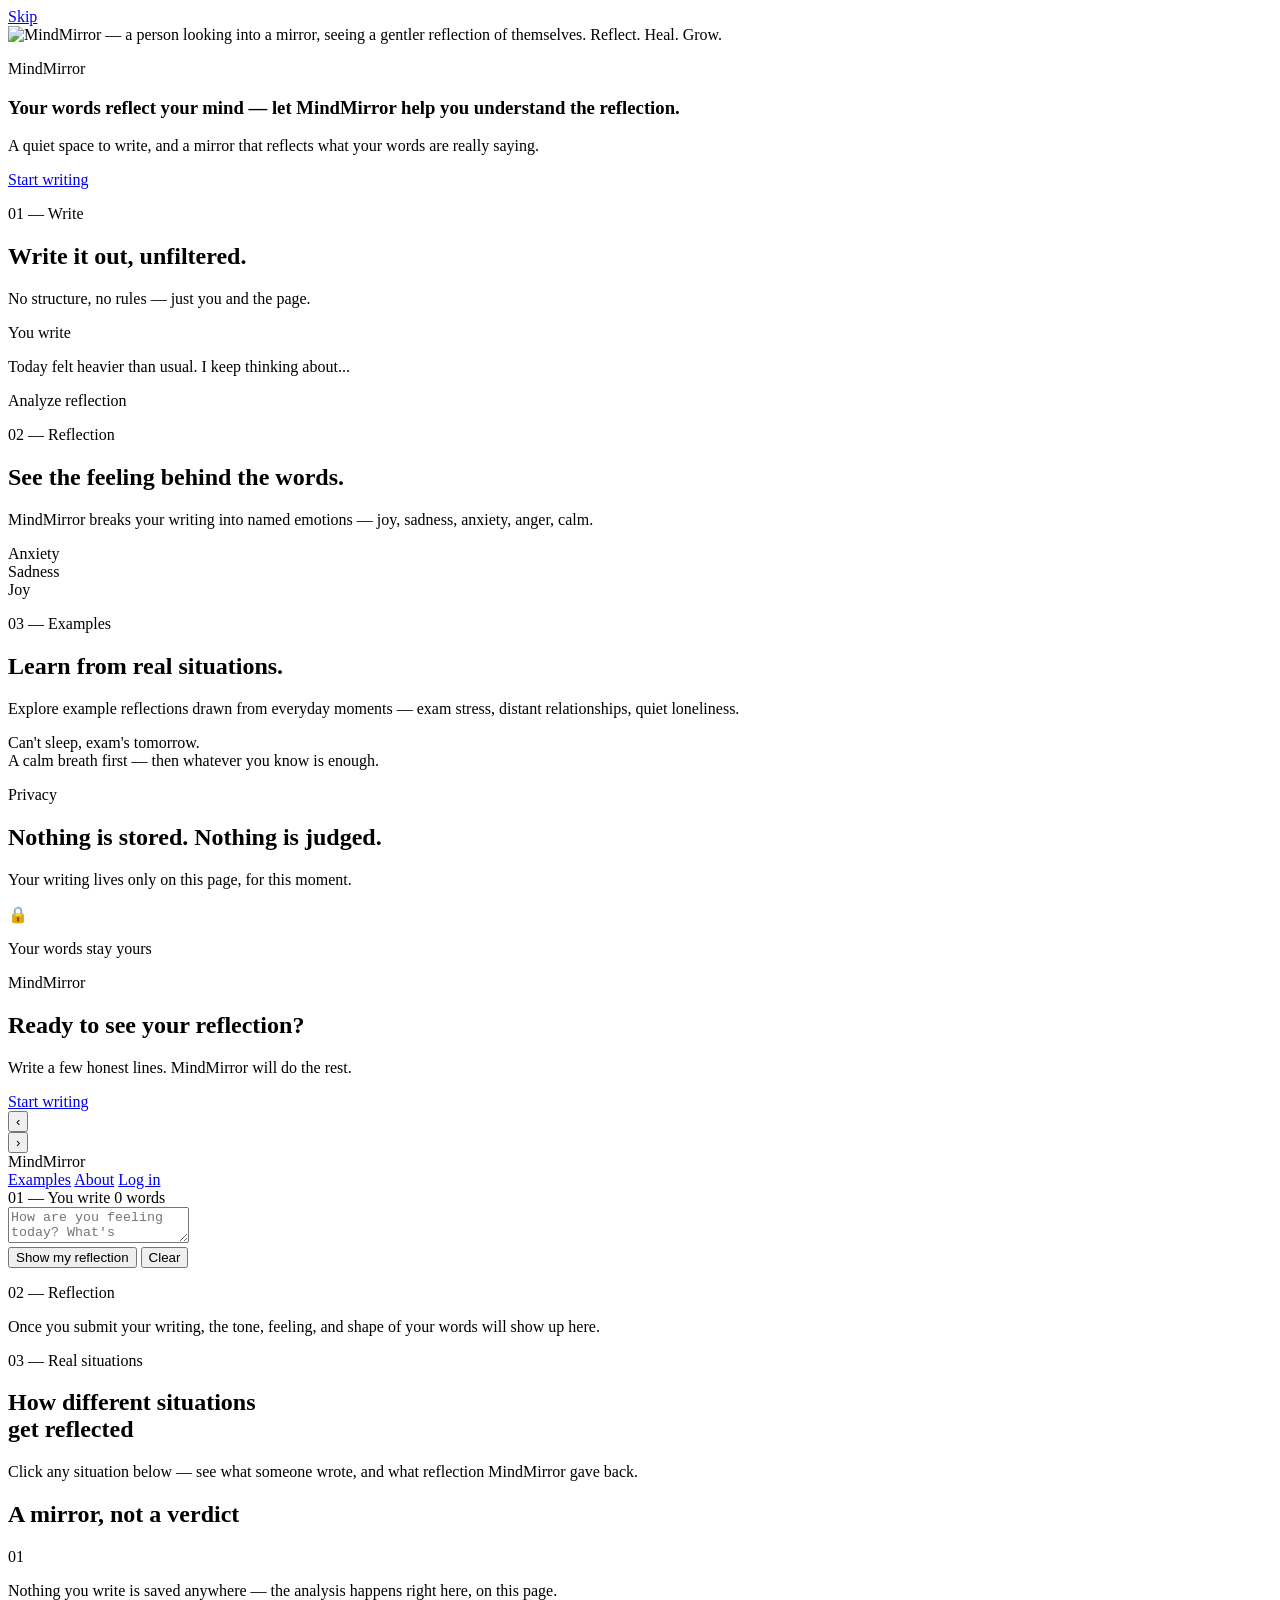
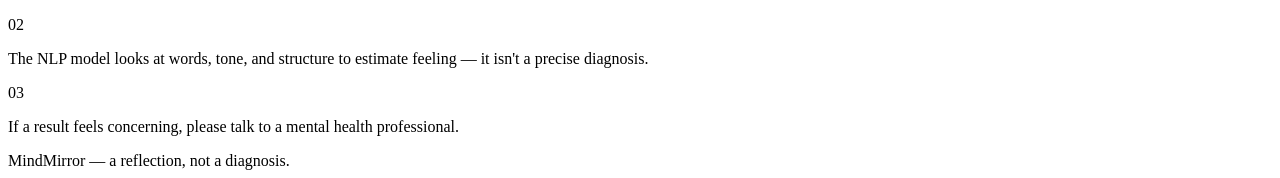
==== index.html @ d528f28f "Add files via upload" ====
<!DOCTYPE html>
<html lang="en">
<head>
<meta charset="UTF-8">
<meta name="viewport" content="width=device-width, initial-scale=1.0">
<title>MindMirror — See your words reflected</title>
<link rel="preconnect" href="https://fonts.googleapis.com">
<link rel="preconnect" href="https://fonts.gstatic.com" crossorigin>
<link href="https://fonts.googleapis.com/css2?family=Fraunces:opsz,wght@9..144,300;9..144,500;9..144,600&family=Work+Sans:wght@400;500;600&family=Space+Mono:wght@400;700&display=swap" rel="stylesheet">
<link rel="stylesheet" href="style.css">
</head>
<body>

<section class="onboarding" id="onboarding">
  <a href="#app" class="onboarding__skip">Skip</a>

  <div class="onboarding__track" id="onboardingTrack">

    <article class="slide slide--cover">
      <div class="cover-media">
        <img src="assets/mindmirror-cover.png" alt="MindMirror — a person looking into a mirror, seeing a gentler reflection of themselves. Reflect. Heal. Grow.">
      </div>
      <div class="slide__content">
        <p class="slide__eyebrow">MindMirror</p>
        <h1 class="slide__title">Your words reflect your mind — let MindMirror help you understand the reflection.</h1>
        <p class="slide__sub">A quiet space to write, and a mirror that reflects what your words are really saying.</p>
        <a href="#app" class="slide__cta">Start writing</a>
      </div>
    </article>

    <article class="slide slide--ink">
      <div class="slide__content">
        <p class="slide__eyebrow">01 — Write</p>
        <h2 class="slide__title">Write it out, unfiltered.</h2>
        <p class="slide__sub">No structure, no rules — just you and the page.</p>
      </div>
      <div class="phone-mock phone-mock--paper">
        <div class="phone-mock__notch"></div>
        <p class="phone-mock__label">You write</p>
        <p class="phone-mock__placeholder">Today felt heavier than usual. I keep thinking about...</p>
        <span class="phone-mock__btn">Analyze reflection</span>
      </div>
    </article>

    <article class="slide slide--plum">
      <div class="slide__content">
        <p class="slide__eyebrow">02 — Reflection</p>
        <h2 class="slide__title">See the feeling behind the words.</h2>
        <p class="slide__sub">MindMirror breaks your writing into named emotions — joy, sadness, anxiety, anger, calm.</p>
      </div>
      <div class="phone-mock phone-mock--ink">
        <div class="phone-mock__notch"></div>
        <div class="phone-mock__bars">
          <div class="phone-mock__bar" style="--w:72%; --c: var(--plum)"><span>Anxiety</span></div>
          <div class="phone-mock__bar" style="--w:48%; --c: var(--slate)"><span>Sadness</span></div>
          <div class="phone-mock__bar" style="--w:30%; --c: var(--amber)"><span>Joy</span></div>
        </div>
      </div>
    </article>

    <article class="slide slide--amber">
      <div class="slide__content">
        <p class="slide__eyebrow">03 — Examples</p>
        <h2 class="slide__title">Learn from real situations.</h2>
        <p class="slide__sub">Explore example reflections drawn from everyday moments — exam stress, distant relationships, quiet loneliness.</p>
      </div>
      <div class="phone-mock phone-mock--ink">
        <div class="phone-mock__notch"></div>
        <div class="phone-mock__chat">
          <div class="phone-mock__bubble phone-mock__bubble--user">Can't sleep, exam's tomorrow.</div>
          <div class="phone-mock__bubble phone-mock__bubble--reflect">A calm breath first — then whatever you know is enough.</div>
        </div>
      </div>
    </article>

    <article class="slide slide--slate">
      <div class="slide__content">
        <p class="slide__eyebrow">Privacy</p>
        <h2 class="slide__title">Nothing is stored. Nothing is judged.</h2>
        <p class="slide__sub">Your writing lives only on this page, for this moment.</p>
      </div>
      <div class="phone-mock phone-mock--paper">
        <div class="phone-mock__notch"></div>
        <div class="phone-mock__lock">🔒</div>
        <p class="phone-mock__label">Your words stay yours</p>
      </div>
    </article>

    <article class="slide slide--ink slide--cta">
      <div class="slide__content">
        <p class="slide__eyebrow">MindMirror</p>
        <h2 class="slide__title">Ready to see your reflection?</h2>
        <p class="slide__sub">Write a few honest lines. MindMirror will do the rest.</p>
        <a href="#app" class="slide__cta">Start writing</a>
      </div>
    </article>

  </div>

  <div class="onboarding__controls">
    <button class="onboarding__arrow onboarding__arrow--prev" id="prevSlide" aria-label="Previous slide">‹</button>
    <div class="onboarding__dots" id="onboardingDots"></div>
    <button class="onboarding__arrow onboarding__arrow--next" id="nextSlide" aria-label="Next slide">›</button>
  </div>
</section>

<header class="nav">
  <div class="nav__mark" aria-hidden="true">
    <span class="mark mark--a"></span><span class="mark mark--b"></span>
  </div>
  <span class="nav__word">MindMirror</span>
  <div class="nav__links" id="navLinks">
    <a class="nav__link" href="#cases">Examples</a>
    <a class="nav__link nav__link--secondary" href="#about">About</a>
    <span class="nav__greeting" id="navGreeting" hidden></span>
    <a class="nav__link nav__link--cta" href="login.html" id="navAuthLink">Log in</a>
  </div>
</header>

<main>

  <section class="app" id="app">
    <div class="mirror-frame">

      <div class="panel panel--paper">
        <div class="panel__head">
          <span class="panel__label">01 — You write</span>
          <span class="panel__count"><span id="wordCount">0</span> words</span>
        </div>
        <textarea
          id="journalInput"
          class="journal"
          placeholder="How are you feeling today? What's weighing on you, or what's keeping you going — write whatever comes to mind. No one else will read this, just you and your reflection."
          spellcheck="false"
        ></textarea>
        <div class="panel__foot">
          <button id="analyzeBtn" class="btn-analyze" type="button">
            <span class="btn-analyze__text">Show my reflection</span>
            <span class="btn-analyze__ripple" aria-hidden="true"></span>
          </button>
          <button id="clearBtn" class="btn-clear" type="button">Clear</button>
        </div>
      </div>

      <div class="seam" aria-hidden="true"></div>

      <div class="panel panel--reflection" id="reflection">

        <div class="reflection__empty" id="emptyState">
          <div class="ripple-mark" aria-hidden="true">
            <span></span><span></span><span></span>
          </div>
          <p class="panel__label">02 — Reflection</p>
          <p class="reflection__empty-text">Once you submit your writing, the tone, feeling, and shape of your words will show up here.</p>
        </div>

        <div class="reflection__result" id="resultState" hidden>
          <p class="panel__label">02 — Reflection</p>

          <div class="mood-headline">
            <span class="mood-headline__label">Overall tone</span>
            <span class="mood-headline__word" id="moodWord">—</span>
            <span class="mood-headline__note" id="moodNote"></span>
          </div>

          <ul class="emotion-bars" id="emotionBars">
            <!-- filled by script.js -->
          </ul>

          <p class="reflection__message" id="reflectionMessage"></p>

          <p class="reflection__disclaimer">
            This is an early, automated estimate — not a clinical assessment. If a low mood sticks around, it's worth telling someone you trust, or a mental health professional.
          </p>
        </div>

      </div>

    </div>
  </section>

  <section class="history" id="historySection" hidden>
    <div class="history__head">
      <p class="panel__label panel__label--light">Saved for you</p>
      <h2 class="history__title">Your journal history</h2>
      <p class="history__sub">Kept for this session only, for now — real accounts need a backend + database behind them.</p>
    </div>
    <ul class="history__list" id="historyList">
      <li class="history__empty" id="historyEmpty">Nothing saved yet. Analyze an entry above to add it here.</li>
    </ul>
  </section>

  <section class="cases" id="cases">
    <div class="cases__head">
      <p class="panel__label panel__label--light">03 — Real situations</p>
      <h2 class="cases__title">How different situations<br>get reflected</h2>
      <p class="cases__sub">Click any situation below — see what someone wrote, and what reflection MindMirror gave back.</p>
    </div>
    <div class="cases__list" id="casesList">
      <!-- generated from cases-data.js by script.js -->
    </div>
  </section>

  <section class="about" id="about">
    <h2 class="about__title">A mirror, not a verdict</h2>
    <div class="about__grid">
      <div class="about__item">
        <span class="about__num">01</span>
        <p>Nothing you write is saved anywhere — the analysis happens right here, on this page.</p>
      </div>
      <div class="about__item">
        <span class="about__num">02</span>
        <p>The NLP model looks at words, tone, and structure to estimate feeling — it isn't a precise diagnosis.</p>
      </div>
      <div class="about__item">
        <span class="about__num">03</span>
        <p>If a result feels concerning, please talk to a mental health professional.</p>
      </div>
    </div>
  </section>

</main>

<footer class="footer">
  <span>MindMirror — a reflection, not a diagnosis.</span>
</footer>

<script src="cases-data.js"></script>
<script src="script.js"></script>
</body>
</html>
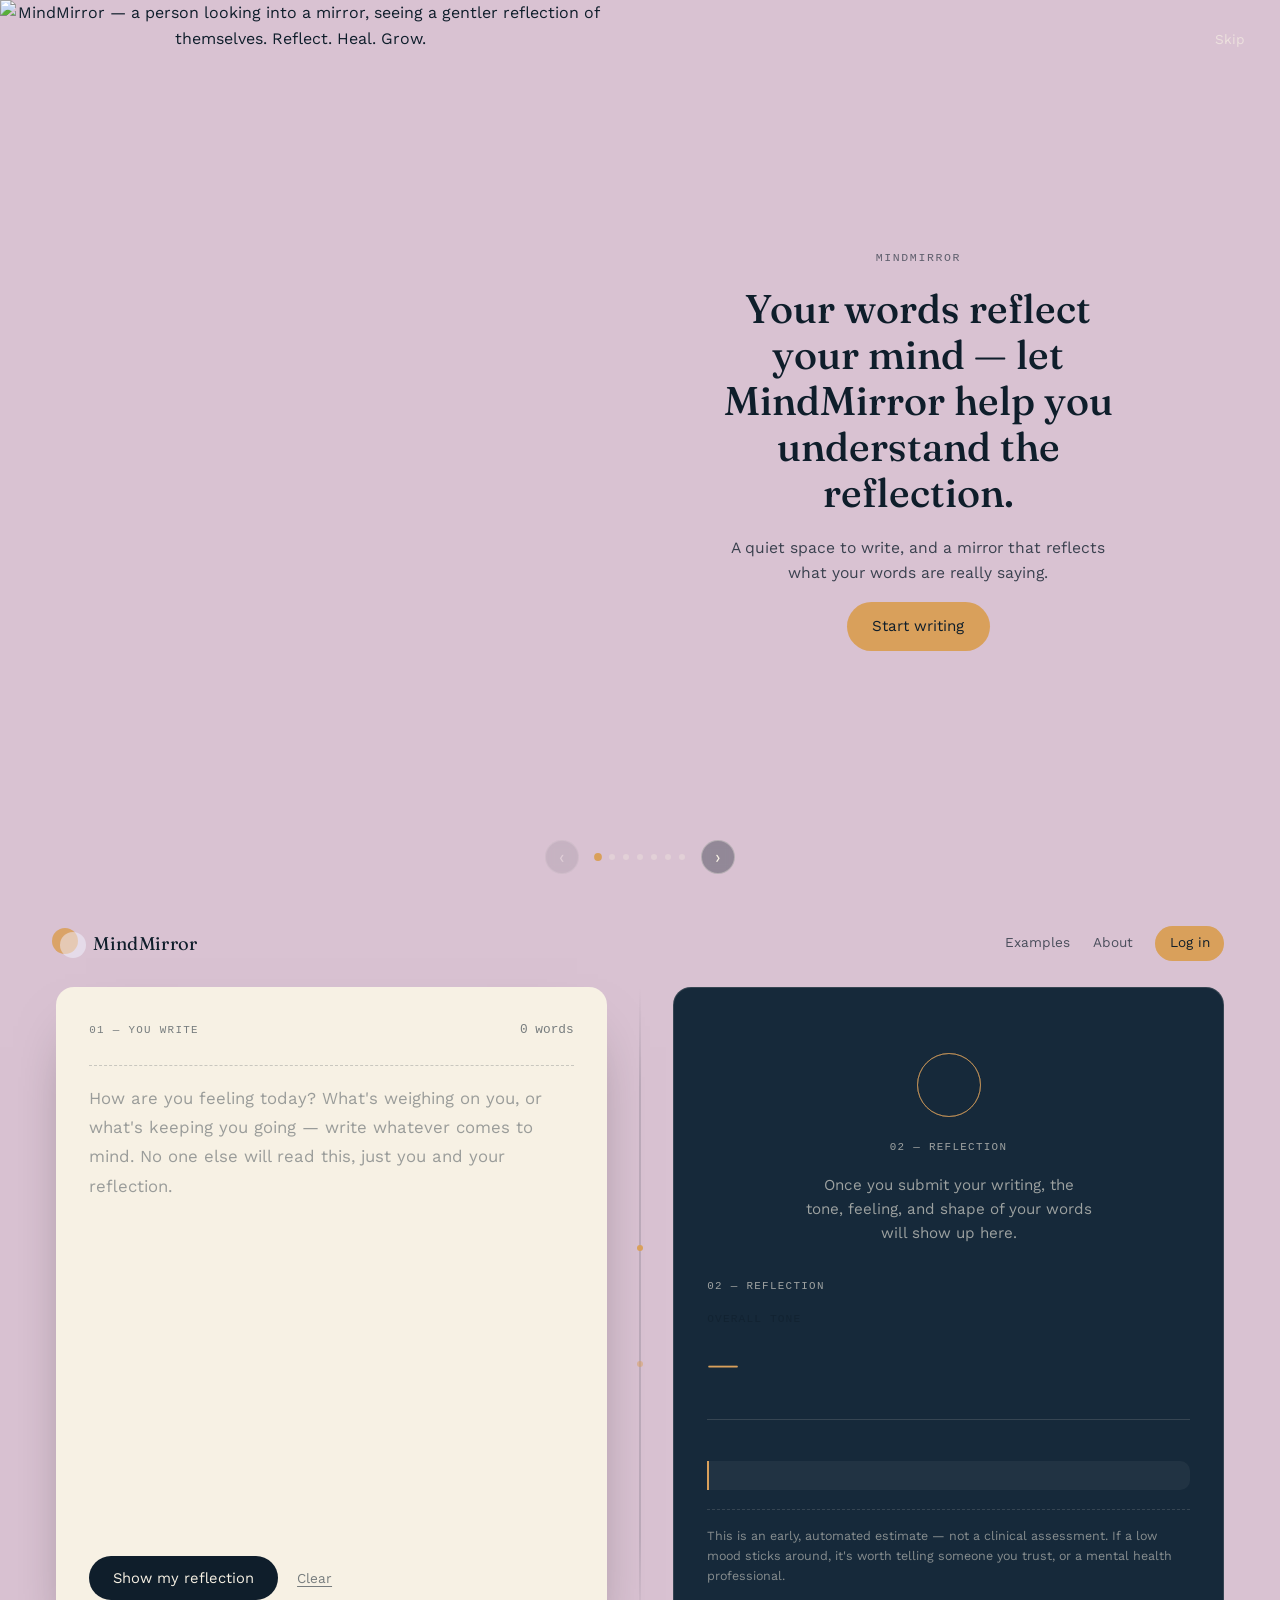
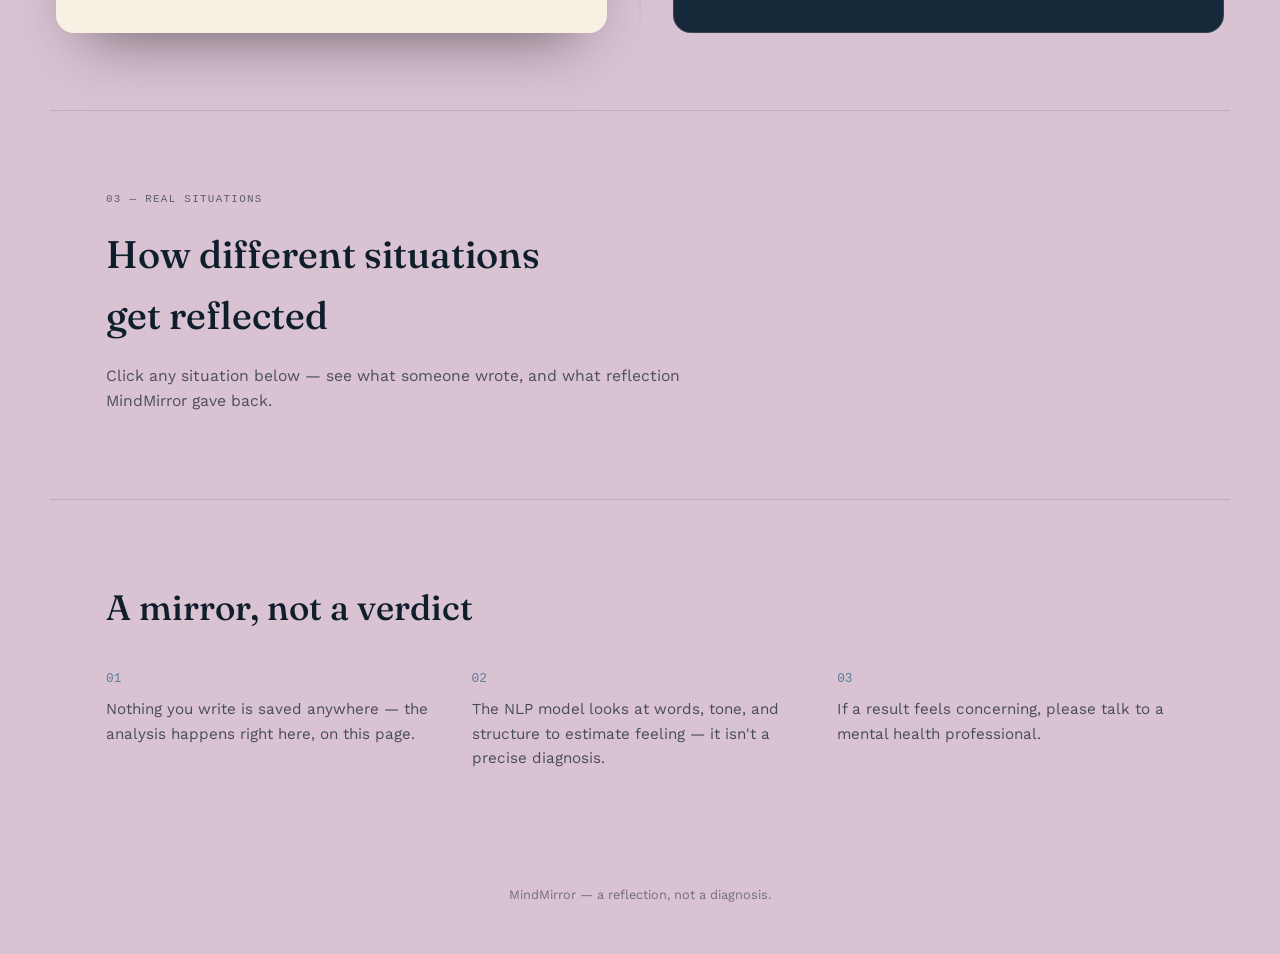
==== commit 47db72bf: "Add files via upload" ====
--- a/index.html
+++ b/index.html
@@ -1,231 +1,249 @@
-<!DOCTYPE html>
-<html lang="en">
-<head>
-<meta charset="UTF-8">
-<meta name="viewport" content="width=device-width, initial-scale=1.0">
-<title>MindMirror — See your words reflected</title>
-<link rel="preconnect" href="https://fonts.googleapis.com">
-<link rel="preconnect" href="https://fonts.gstatic.com" crossorigin>
-<link href="https://fonts.googleapis.com/css2?family=Fraunces:opsz,wght@9..144,300;9..144,500;9..144,600&family=Work+Sans:wght@400;500;600&family=Space+Mono:wght@400;700&display=swap" rel="stylesheet">
-<link rel="stylesheet" href="style.css">
-</head>
-<body>
-
-<section class="onboarding" id="onboarding">
-  <a href="#app" class="onboarding__skip">Skip</a>
-
-  <div class="onboarding__track" id="onboardingTrack">
-
-    <article class="slide slide--cover">
-      <div class="cover-media">
-        <img src="assets/mindmirror-cover.png" alt="MindMirror — a person looking into a mirror, seeing a gentler reflection of themselves. Reflect. Heal. Grow.">
-      </div>
-      <div class="slide__content">
-        <p class="slide__eyebrow">MindMirror</p>
-        <h1 class="slide__title">Your words reflect your mind — let MindMirror help you understand the reflection.</h1>
-        <p class="slide__sub">A quiet space to write, and a mirror that reflects what your words are really saying.</p>
-        <a href="#app" class="slide__cta">Start writing</a>
-      </div>
-    </article>
-
-    <article class="slide slide--ink">
-      <div class="slide__content">
-        <p class="slide__eyebrow">01 — Write</p>
-        <h2 class="slide__title">Write it out, unfiltered.</h2>
-        <p class="slide__sub">No structure, no rules — just you and the page.</p>
-      </div>
-      <div class="phone-mock phone-mock--paper">
-        <div class="phone-mock__notch"></div>
-        <p class="phone-mock__label">You write</p>
-        <p class="phone-mock__placeholder">Today felt heavier than usual. I keep thinking about...</p>
-        <span class="phone-mock__btn">Analyze reflection</span>
-      </div>
-    </article>
-
-    <article class="slide slide--plum">
-      <div class="slide__content">
-        <p class="slide__eyebrow">02 — Reflection</p>
-        <h2 class="slide__title">See the feeling behind the words.</h2>
-        <p class="slide__sub">MindMirror breaks your writing into named emotions — joy, sadness, anxiety, anger, calm.</p>
-      </div>
-      <div class="phone-mock phone-mock--ink">
-        <div class="phone-mock__notch"></div>
-        <div class="phone-mock__bars">
-          <div class="phone-mock__bar" style="--w:72%; --c: var(--plum)"><span>Anxiety</span></div>
-          <div class="phone-mock__bar" style="--w:48%; --c: var(--slate)"><span>Sadness</span></div>
-          <div class="phone-mock__bar" style="--w:30%; --c: var(--amber)"><span>Joy</span></div>
-        </div>
-      </div>
-    </article>
-
-    <article class="slide slide--amber">
-      <div class="slide__content">
-        <p class="slide__eyebrow">03 — Examples</p>
-        <h2 class="slide__title">Learn from real situations.</h2>
-        <p class="slide__sub">Explore example reflections drawn from everyday moments — exam stress, distant relationships, quiet loneliness.</p>
-      </div>
-      <div class="phone-mock phone-mock--ink">
-        <div class="phone-mock__notch"></div>
-        <div class="phone-mock__chat">
-          <div class="phone-mock__bubble phone-mock__bubble--user">Can't sleep, exam's tomorrow.</div>
-          <div class="phone-mock__bubble phone-mock__bubble--reflect">A calm breath first — then whatever you know is enough.</div>
-        </div>
-      </div>
-    </article>
-
-    <article class="slide slide--slate">
-      <div class="slide__content">
-        <p class="slide__eyebrow">Privacy</p>
-        <h2 class="slide__title">Nothing is stored. Nothing is judged.</h2>
-        <p class="slide__sub">Your writing lives only on this page, for this moment.</p>
-      </div>
-      <div class="phone-mock phone-mock--paper">
-        <div class="phone-mock__notch"></div>
-        <div class="phone-mock__lock">🔒</div>
-        <p class="phone-mock__label">Your words stay yours</p>
-      </div>
-    </article>
-
-    <article class="slide slide--ink slide--cta">
-      <div class="slide__content">
-        <p class="slide__eyebrow">MindMirror</p>
-        <h2 class="slide__title">Ready to see your reflection?</h2>
-        <p class="slide__sub">Write a few honest lines. MindMirror will do the rest.</p>
-        <a href="#app" class="slide__cta">Start writing</a>
-      </div>
-    </article>
-
-  </div>
-
-  <div class="onboarding__controls">
-    <button class="onboarding__arrow onboarding__arrow--prev" id="prevSlide" aria-label="Previous slide">‹</button>
-    <div class="onboarding__dots" id="onboardingDots"></div>
-    <button class="onboarding__arrow onboarding__arrow--next" id="nextSlide" aria-label="Next slide">›</button>
-  </div>
-</section>
-
-<header class="nav">
-  <div class="nav__mark" aria-hidden="true">
-    <span class="mark mark--a"></span><span class="mark mark--b"></span>
-  </div>
-  <span class="nav__word">MindMirror</span>
-  <div class="nav__links" id="navLinks">
-    <a class="nav__link" href="#cases">Examples</a>
-    <a class="nav__link nav__link--secondary" href="#about">About</a>
-    <span class="nav__greeting" id="navGreeting" hidden></span>
-    <a class="nav__link nav__link--cta" href="login.html" id="navAuthLink">Log in</a>
-  </div>
-</header>
-
-<main>
-
-  <section class="app" id="app">
-    <div class="mirror-frame">
-
-      <div class="panel panel--paper">
-        <div class="panel__head">
-          <span class="panel__label">01 — You write</span>
-          <span class="panel__count"><span id="wordCount">0</span> words</span>
-        </div>
-        <textarea
-          id="journalInput"
-          class="journal"
-          placeholder="How are you feeling today? What's weighing on you, or what's keeping you going — write whatever comes to mind. No one else will read this, just you and your reflection."
-          spellcheck="false"
-        ></textarea>
-        <div class="panel__foot">
-          <button id="analyzeBtn" class="btn-analyze" type="button">
-            <span class="btn-analyze__text">Show my reflection</span>
-            <span class="btn-analyze__ripple" aria-hidden="true"></span>
-          </button>
-          <button id="clearBtn" class="btn-clear" type="button">Clear</button>
-        </div>
-      </div>
-
-      <div class="seam" aria-hidden="true"></div>
-
-      <div class="panel panel--reflection" id="reflection">
-
-        <div class="reflection__empty" id="emptyState">
-          <div class="ripple-mark" aria-hidden="true">
-            <span></span><span></span><span></span>
-          </div>
-          <p class="panel__label">02 — Reflection</p>
-          <p class="reflection__empty-text">Once you submit your writing, the tone, feeling, and shape of your words will show up here.</p>
-        </div>
-
-        <div class="reflection__result" id="resultState" hidden>
-          <p class="panel__label">02 — Reflection</p>
-
-          <div class="mood-headline">
-            <span class="mood-headline__label">Overall tone</span>
-            <span class="mood-headline__word" id="moodWord">—</span>
-            <span class="mood-headline__note" id="moodNote"></span>
-          </div>
-
-          <ul class="emotion-bars" id="emotionBars">
-            <!-- filled by script.js -->
-          </ul>
-
-          <p class="reflection__message" id="reflectionMessage"></p>
-
-          <p class="reflection__disclaimer">
-            This is an early, automated estimate — not a clinical assessment. If a low mood sticks around, it's worth telling someone you trust, or a mental health professional.
-          </p>
-        </div>
-
-      </div>
-
-    </div>
-  </section>
-
-  <section class="history" id="historySection" hidden>
-    <div class="history__head">
-      <p class="panel__label panel__label--light">Saved for you</p>
-      <h2 class="history__title">Your journal history</h2>
-      <p class="history__sub">Kept for this session only, for now — real accounts need a backend + database behind them.</p>
-    </div>
-    <ul class="history__list" id="historyList">
-      <li class="history__empty" id="historyEmpty">Nothing saved yet. Analyze an entry above to add it here.</li>
-    </ul>
-  </section>
-
-  <section class="cases" id="cases">
-    <div class="cases__head">
-      <p class="panel__label panel__label--light">03 — Real situations</p>
-      <h2 class="cases__title">How different situations<br>get reflected</h2>
-      <p class="cases__sub">Click any situation below — see what someone wrote, and what reflection MindMirror gave back.</p>
-    </div>
-    <div class="cases__list" id="casesList">
-      <!-- generated from cases-data.js by script.js -->
-    </div>
-  </section>
-
-  <section class="about" id="about">
-    <h2 class="about__title">A mirror, not a verdict</h2>
-    <div class="about__grid">
-      <div class="about__item">
-        <span class="about__num">01</span>
-        <p>Nothing you write is saved anywhere — the analysis happens right here, on this page.</p>
-      </div>
-      <div class="about__item">
-        <span class="about__num">02</span>
-        <p>The NLP model looks at words, tone, and structure to estimate feeling — it isn't a precise diagnosis.</p>
-      </div>
-      <div class="about__item">
-        <span class="about__num">03</span>
-        <p>If a result feels concerning, please talk to a mental health professional.</p>
-      </div>
-    </div>
-  </section>
-
-</main>
-
-<footer class="footer">
-  <span>MindMirror — a reflection, not a diagnosis.</span>
-</footer>
-
-<script src="cases-data.js"></script>
-<script src="script.js"></script>
-</body>
-</html>+<!DOCTYPE html>
+<html lang="en">
+<head>
+<meta charset="UTF-8">
+<meta name="viewport" content="width=device-width, initial-scale=1.0">
+<title>MindMirror — See your words reflected</title>
+<link rel="preconnect" href="https://fonts.googleapis.com">
+<link rel="preconnect" href="https://fonts.gstatic.com" crossorigin>
+<link href="https://fonts.googleapis.com/css2?family=Fraunces:opsz,wght@9..144,300;9..144,500;9..144,600&family=Work+Sans:wght@400;500;600&family=Space+Mono:wght@400;700&display=swap" rel="stylesheet">
+<link rel="stylesheet" href="style.css">
+</head>
+<body>
+
+<section class="onboarding" id="onboarding">
+  <a href="#app" class="onboarding__skip">Skip</a>
+
+  <div class="onboarding__track" id="onboardingTrack">
+
+    <article class="slide slide--cover">
+      <div class="cover-media">
+        <img src="assets/mindmirror-cover.png" alt="MindMirror — a person looking into a mirror, seeing a gentler reflection of themselves. Reflect. Heal. Grow.">
+      </div>
+      <div class="slide__content">
+        <p class="slide__eyebrow">MindMirror</p>
+        <h1 class="slide__title">Your words reflect your mind — let MindMirror help you understand the reflection.</h1>
+        <p class="slide__sub">A quiet space to write, and a mirror that reflects what your words are really saying.</p>
+        <a href="#intentSlide" class="slide__cta">Start writing</a>
+      </div>
+    </article>
+
+    <article class="slide slide--intent" id="intentSlide">
+      <div class="slide__content slide__content--wide">
+        <p class="slide__eyebrow">MindMirror</p>
+        <h2 class="slide__title">What brings you here?</h2>
+
+        <div class="intent-options" id="intentOptions">
+          <button type="button" class="intent-option">I need someone to talk to</button>
+          <button type="button" class="intent-option">I want to calm my mind</button>
+          <button type="button" class="intent-option">I want to understand myself better</button>
+          <button type="button" class="intent-option">I need help building a journaling habit</button>
+          <button type="button" class="intent-option">I'm not sure yet</button>
+        </div>
+
+        <a href="#app" class="slide__cta intent-continue">Continue</a>
+      </div>
+    </article>
+
+    <article class="slide slide--ink">
+      <div class="slide__content">
+        <p class="slide__eyebrow">01 — Write</p>
+        <h2 class="slide__title">Write it out, unfiltered.</h2>
+        <p class="slide__sub">No structure, no rules — just you and the page.</p>
+      </div>
+      <div class="phone-mock phone-mock--paper">
+        <div class="phone-mock__notch"></div>
+        <p class="phone-mock__label">You write</p>
+        <p class="phone-mock__placeholder">Today felt heavier than usual. I keep thinking about...</p>
+        <span class="phone-mock__btn">Analyze reflection</span>
+      </div>
+    </article>
+
+    <article class="slide slide--plum">
+      <div class="slide__content">
+        <p class="slide__eyebrow">02 — Reflection</p>
+        <h2 class="slide__title">See the feeling behind the words.</h2>
+        <p class="slide__sub">MindMirror breaks your writing into named emotions — joy, sadness, anxiety, anger, calm.</p>
+      </div>
+      <div class="phone-mock phone-mock--ink">
+        <div class="phone-mock__notch"></div>
+        <div class="phone-mock__bars">
+          <div class="phone-mock__bar" style="--w:72%; --c: var(--plum)"><span>Anxiety</span></div>
+          <div class="phone-mock__bar" style="--w:48%; --c: var(--slate)"><span>Sadness</span></div>
+          <div class="phone-mock__bar" style="--w:30%; --c: var(--amber)"><span>Joy</span></div>
+        </div>
+      </div>
+    </article>
+
+    <article class="slide slide--amber">
+      <div class="slide__content">
+        <p class="slide__eyebrow">03 — Examples</p>
+        <h2 class="slide__title">Learn from real situations.</h2>
+        <p class="slide__sub">Explore example reflections drawn from everyday moments — exam stress, distant relationships, quiet loneliness.</p>
+      </div>
+      <div class="phone-mock phone-mock--ink">
+        <div class="phone-mock__notch"></div>
+        <div class="phone-mock__chat">
+          <div class="phone-mock__bubble phone-mock__bubble--user">Can't sleep, exam's tomorrow.</div>
+          <div class="phone-mock__bubble phone-mock__bubble--reflect">A calm breath first — then whatever you know is enough.</div>
+        </div>
+      </div>
+    </article>
+
+    <article class="slide slide--slate">
+      <div class="slide__content">
+        <p class="slide__eyebrow">Privacy</p>
+        <h2 class="slide__title">Nothing is stored. Nothing is judged.</h2>
+        <p class="slide__sub">Your writing lives only on this page, for this moment.</p>
+      </div>
+      <div class="phone-mock phone-mock--paper">
+        <div class="phone-mock__notch"></div>
+        <div class="phone-mock__lock">🔒</div>
+        <p class="phone-mock__label">Your words stay yours</p>
+      </div>
+    </article>
+
+    <article class="slide slide--ink slide--cta">
+      <div class="slide__content">
+        <p class="slide__eyebrow">MindMirror</p>
+        <h2 class="slide__title">Ready to see your reflection?</h2>
+        <p class="slide__sub">Write a few honest lines. MindMirror will do the rest.</p>
+        <a href="#app" class="slide__cta">Start writing</a>
+      </div>
+    </article>
+
+  </div>
+
+  <div class="onboarding__controls">
+    <button class="onboarding__arrow onboarding__arrow--prev" id="prevSlide" aria-label="Previous slide">‹</button>
+    <div class="onboarding__dots" id="onboardingDots"></div>
+    <button class="onboarding__arrow onboarding__arrow--next" id="nextSlide" aria-label="Next slide">›</button>
+  </div>
+</section>
+
+<header class="nav">
+  <div class="nav__mark" aria-hidden="true">
+    <span class="mark mark--a"></span><span class="mark mark--b"></span>
+  </div>
+  <span class="nav__word">MindMirror</span>
+  <div class="nav__links" id="navLinks">
+    <a class="nav__link" href="#cases">Examples</a>
+    <a class="nav__link nav__link--secondary" href="#about">About</a>
+    <span class="nav__greeting" id="navGreeting" hidden></span>
+    <a class="nav__link nav__link--cta" href="login.html" id="navAuthLink">Log in</a>
+  </div>
+</header>
+
+<main>
+
+  <section class="app" id="app">
+    <div class="mirror-frame">
+
+      <div class="panel panel--paper">
+        <div class="panel__head">
+          <span class="panel__label">01 — You write</span>
+          <span class="panel__count"><span id="wordCount">0</span> words</span>
+        </div>
+        <textarea
+          id="journalInput"
+          class="journal"
+          placeholder="How are you feeling today? What's weighing on you, or what's keeping you going — write whatever comes to mind. No one else will read this, just you and your reflection."
+          spellcheck="false"
+        ></textarea>
+        <div class="panel__foot">
+          <button id="analyzeBtn" class="btn-analyze" type="button">
+            <span class="btn-analyze__text">Show my reflection</span>
+            <span class="btn-analyze__ripple" aria-hidden="true"></span>
+          </button>
+          <button id="clearBtn" class="btn-clear" type="button">Clear</button>
+        </div>
+      </div>
+
+      <div class="seam" aria-hidden="true"></div>
+
+      <div class="panel panel--reflection" id="reflection">
+
+        <div class="reflection__empty" id="emptyState">
+          <div class="ripple-mark" aria-hidden="true">
+            <span></span><span></span><span></span>
+          </div>
+          <p class="panel__label">02 — Reflection</p>
+          <p class="reflection__empty-text">Once you submit your writing, the tone, feeling, and shape of your words will show up here.</p>
+        </div>
+
+        <div class="reflection__result" id="resultState" hidden>
+          <p class="panel__label">02 — Reflection</p>
+
+          <div class="mood-headline">
+            <span class="mood-headline__label">Overall tone</span>
+            <span class="mood-headline__word" id="moodWord">—</span>
+            <span class="mood-headline__note" id="moodNote"></span>
+          </div>
+
+          <ul class="emotion-bars" id="emotionBars">
+            <!-- filled by script.js -->
+          </ul>
+
+          <p class="reflection__message" id="reflectionMessage"></p>
+
+          <p class="reflection__disclaimer">
+            This is an early, automated estimate — not a clinical assessment. If a low mood sticks around, it's worth telling someone you trust, or a mental health professional.
+          </p>
+        </div>
+
+      </div>
+
+    </div>
+  </section>
+
+  <section class="history" id="historySection" hidden>
+    <div class="history__head">
+      <p class="panel__label panel__label--light">Saved for you</p>
+      <h2 class="history__title">Your journal history</h2>
+      <p class="history__sub">Kept for this session only, for now — real accounts need a backend + database behind them.</p>
+    </div>
+    <ul class="history__list" id="historyList">
+      <li class="history__empty" id="historyEmpty">Nothing saved yet. Analyze an entry above to add it here.</li>
+    </ul>
+  </section>
+
+  <section class="cases" id="cases">
+    <div class="cases__head">
+      <p class="panel__label panel__label--light">03 — Real situations</p>
+      <h2 class="cases__title">How different situations<br>get reflected</h2>
+      <p class="cases__sub">Click any situation below — see what someone wrote, and what reflection MindMirror gave back.</p>
+    </div>
+    <div class="cases__list" id="casesList">
+      <!-- generated from cases-data.js by script.js -->
+    </div>
+  </section>
+
+  <section class="about" id="about">
+    <h2 class="about__title">A mirror, not a verdict</h2>
+    <div class="about__grid">
+      <div class="about__item">
+        <span class="about__num">01</span>
+        <p>Nothing you write is saved anywhere — the analysis happens right here, on this page.</p>
+      </div>
+      <div class="about__item">
+        <span class="about__num">02</span>
+        <p>The NLP model looks at words, tone, and structure to estimate feeling — it isn't a precise diagnosis.</p>
+      </div>
+      <div class="about__item">
+        <span class="about__num">03</span>
+        <p>If a result feels concerning, please talk to a mental health professional.</p>
+      </div>
+    </div>
+  </section>
+
+</main>
+
+<footer class="footer">
+  <span>MindMirror — a reflection, not a diagnosis.</span>
+</footer>
+
+<script src="cases-data.js"></script>
+<script src="script.js"></script>
+</body>
+</html>
+
--- a/style.css
+++ b/style.css
@@ -0,0 +1,840 @@
+/* ---------------------------------------------------
+   MindMirror — tokens
+   Lavender-pink page background = sampled from the cover
+   illustration, so the whole site now matches it.
+   Ink navy is kept as the "dark mirror" surface + main text
+   color. Paper card = the page you write on.
+--------------------------------------------------- */
+:root{
+  --bg:         #D9C2D2;   /* page background, from cover art */
+  --bg-deep:    #C9A9BE;   /* slightly deeper, for dividers/edges */
+
+  --ink:        #0F1E2B;
+  --ink-soft:   #16293A;
+  --paper:      #F7F1E4;
+  --paper-dim:  #EDE5D2;
+  --line:       rgba(247,241,228,0.14);      /* light line — use inside dark cards */
+  --line-deep:  rgba(15,30,43,0.14);          /* dark line — use directly on the lavender page */
+
+  --amber:      #D9A05B;   /* joy / warmth   */
+  --slate:      #5B7C99;   /* calm           */
+  --plum:       #8A6A8E;   /* reflective/anxious */
+  --rust:       #B5654F;   /* stress / anger */
+  --moss:       #7E9179;   /* steady / low   */
+
+  --display: "Fraunces", serif;
+  --body:    "Work Sans", "Segoe UI", sans-serif;
+  --mono:    "Space Mono", monospace;
+
+  --plum-bg:  #22182A;
+  --amber-bg: #2B2013;
+  --slate-bg: #16232D;
+
+  --ease: cubic-bezier(.22,.61,.36,1);
+}
+
+@media (prefers-reduced-motion: reduce){
+  *{ animation-duration: 0.001ms !important; transition-duration: 0.001ms !important; }
+}
+
+*{ box-sizing: border-box; }
+html{ scroll-behavior: smooth; }
+body{
+  margin:0;
+  background: var(--bg);
+  color: var(--ink);
+  font-family: var(--body);
+  line-height: 1.6;
+  -webkit-font-smoothing: antialiased;
+}
+h1,h2{ font-family: var(--display); font-weight: 500; margin:0; }
+a{ color: inherit; }
+button{ font-family: inherit; }
+
+::selection{ background: var(--amber); color: var(--ink); }
+
+:focus-visible{
+  outline: 2px solid var(--amber);
+  outline-offset: 3px;
+}
+
+/* ---------------- Onboarding carousel ---------------- */
+.onboarding{
+  position: relative;
+  height: 100dvh;
+  background: var(--bg);
+  overflow: hidden;
+}
+.onboarding__skip{
+  position:absolute; top: 1.4rem; right: 1.4rem; z-index: 5;
+  color: var(--paper); text-decoration:none; opacity:.65;
+  font-size: .85rem;
+  padding: .4rem .8rem;
+}
+.onboarding__skip:hover{ opacity:1; }
+
+.onboarding__track{
+  display:flex;
+  height:100%;
+  overflow-x: auto;
+  scroll-snap-type: x mandatory;
+  scroll-behavior: smooth;
+  -webkit-overflow-scrolling: touch;
+  scrollbar-width: none;
+}
+.onboarding__track::-webkit-scrollbar{ display:none; }
+
+.slide{
+  flex: 0 0 100%;
+  width: 100%;
+  height: 100%;
+  scroll-snap-align: start;
+  display:flex;
+  flex-direction: column;
+  align-items:center;
+  justify-content:center;
+  gap: clamp(1.5rem,4vh,2.5rem);
+  padding: clamp(1.5rem,6vw,3rem);
+  text-align:center;
+}
+.slide--paper{ background: var(--paper); color: var(--ink); }
+.slide--ink{ background: var(--ink); color: var(--paper); }
+.slide--plum{ background: var(--plum-bg); color: var(--paper); }
+.slide--amber{ background: var(--amber-bg); color: var(--paper); }
+.slide--slate{ background: var(--slate-bg); color: var(--paper); }
+
+.slide__content{ max-width: 480px; }
+.slide__eyebrow{
+  font-family: var(--mono); font-size: .72rem; letter-spacing:.14em;
+  text-transform: uppercase; opacity:.6; margin: 0 0 .8rem;
+}
+.slide__title{
+  font-family: var(--display);
+  font-size: clamp(1.6rem, 4.6vw, 2.5rem);
+  line-height: 1.15;
+  margin: 0 0 .8rem;
+}
+.slide__sub{
+  font-size: .98rem;
+  opacity:.78;
+  max-width: 40ch;
+  margin: 0 auto;
+}
+.slide--cta .slide__sub{ margin-bottom: 1.6rem; }
+.slide__cta{
+  display:inline-block;
+  text-decoration:none;
+  color: var(--ink);
+  background: var(--amber);
+  padding: .8rem 1.6rem;
+  border-radius: 100px;
+  font-size: .95rem;
+  transition: transform .25s var(--ease);
+}
+.slide__cta:hover{ transform: translateY(-2px); }
+
+/* --- slide 1 (cover): a two-panel grid — image in one cell, text
+   in the other. Explicit fr tracks mean each side always gets its
+   fair share of width no matter how big the image is; unlike a
+   plain flex row, the image can never squeeze the text down. --- */
+.slide--cover{
+  display: grid;
+  grid-template-columns: 1fr;
+  grid-template-rows: minmax(160px, 42vh) 1fr;
+  height: 100%;
+  width: 100%;
+  padding: 0;
+  gap: 0;
+  background: var(--bg);
+  color: var(--ink);
+  text-align: center;
+}
+.cover-media{
+  overflow: hidden;
+  position: relative;
+}
+.cover-media img{
+  display: block;
+  width: 100%;
+  height: 100%;
+  object-fit: cover;
+  object-position: center 25%;
+}
+.slide--cover .slide__content{
+  display:flex; flex-direction:column; align-items:center; gap:.4rem;
+  padding: clamp(1.5rem,4vh,2.2rem) clamp(1.5rem,6vw,2.5rem);
+  overflow-y: auto;
+}
+.slide--cover .slide__cta{ margin-top: .6rem; }
+
+@media (min-width: 640px){
+  .slide--cover{
+    grid-template-columns: 1fr 1fr;
+    grid-template-rows: 1fr;
+  }
+  .cover-media{ height: 100%; }
+}
+
+/* --- phone mockup, shared by onboarding slides --- */
+.phone-mock{
+  width: min(78vw, 220px);
+  height: min(58vh, 400px);
+  border-radius: 26px;
+  border: 6px solid rgba(0,0,0,.25);
+  position: relative;
+  padding: 1.6rem 1.1rem 1.2rem;
+  display:flex; flex-direction:column;
+  box-shadow: 0 30px 60px -25px rgba(0,0,0,.5);
+}
+.phone-mock--paper{ background: var(--paper); color: var(--ink); }
+.phone-mock--ink{ background: var(--ink-soft); color: var(--paper); border-color: rgba(247,241,228,.15); }
+.phone-mock__notch{
+  position:absolute; top: 8px; left:50%; transform: translateX(-50%);
+  width: 46px; height: 6px; border-radius: 4px;
+  background: rgba(0,0,0,.18);
+}
+.phone-mock__prompt{ font-size:.85rem; opacity:.7; margin: .6rem 0 0; text-align:left; }
+.phone-mock__orb{
+  flex:1; margin: 1rem 0;
+  border-radius: 999px;
+  background: linear-gradient(180deg, var(--amber), var(--plum));
+  opacity: .85;
+}
+.phone-mock__mic{
+  align-self:center;
+  width: 40px; height:40px; border-radius:50%;
+  background: var(--ink); color: var(--paper);
+  display:flex; align-items:center; justify-content:center;
+  font-size: .95rem;
+}
+.phone-mock__label{ font-family: var(--mono); font-size: .65rem; letter-spacing:.08em; text-transform:uppercase; opacity:.55; text-align:left; margin:0 0 .5rem; }
+.phone-mock__placeholder{
+  flex:1; text-align:left; font-size:.8rem; opacity:.55;
+  border-top: 1px dashed rgba(0,0,0,.15);
+  padding-top:.6rem; margin:0;
+}
+.phone-mock__btn{
+  align-self:flex-start;
+  font-size:.72rem;
+  background: var(--ink); color: var(--paper);
+  padding: .4rem .8rem; border-radius: 100px;
+  margin-top: .8rem;
+}
+.phone-mock__bars{ flex:1; display:flex; flex-direction:column; justify-content:center; gap: 1rem; }
+.phone-mock__bar{ text-align:left; font-size:.72rem; }
+.phone-mock__bar span{ display:block; margin-bottom:.3rem; opacity:.7; }
+.phone-mock__bar::after{
+  content:""; display:block; height:6px; border-radius:4px;
+  width: var(--w); background: var(--c);
+}
+.phone-mock__chat{ flex:1; display:flex; flex-direction:column; justify-content:center; gap:.6rem; }
+.phone-mock__bubble{ font-size:.72rem; padding:.55rem .7rem; border-radius:10px; text-align:left; line-height:1.4; }
+.phone-mock__bubble--user{ align-self:flex-end; background: var(--paper); color: var(--ink); max-width:85%; }
+.phone-mock__bubble--reflect{ align-self:flex-start; background: rgba(247,241,228,.08); border-left:2px solid var(--amber); max-width:85%; }
+.phone-mock__lock{ flex:1; display:flex; align-items:center; justify-content:center; font-size:2.2rem; }
+
+.onboarding__controls{
+  position:absolute; bottom: 1.6rem; left:0; right:0;
+  display:flex; align-items:center; justify-content:center; gap: 1rem;
+  z-index: 5;
+}
+.onboarding__arrow{
+  width: 34px; height: 34px; border-radius:50%;
+  border: 1px solid rgba(247,241,228,.35);
+  background: rgba(15,30,43,.35);
+  backdrop-filter: blur(4px);
+  color: var(--paper);
+  font-size: 1.1rem;
+  cursor:pointer;
+  display:flex; align-items:center; justify-content:center;
+  transition: opacity .2s var(--ease);
+}
+.onboarding__arrow:disabled{ opacity:.25; cursor:default; }
+.onboarding__dots{ display:flex; gap:.5rem; }
+.onboarding__dots span{
+  width:6px; height:6px; border-radius:50%;
+  background: rgba(247,241,228,.3);
+  transition: background .25s var(--ease), transform .25s var(--ease);
+}
+.onboarding__dots span.is-active{
+  background: var(--amber);
+  transform: scale(1.3);
+}
+@media (min-width: 640px){
+  .slide{ flex-direction: row; text-align:left; gap: clamp(2rem,6vw,5rem); justify-content:center; }
+  .slide__content{ text-align:left; }
+  .slide__sub{ margin: 0; }
+  .slide--cover{ text-align:center; }
+  .slide--cover .slide__content{ text-align:center; }
+  .slide--cta{ text-align:center; }
+  .slide--cta .slide__content{ text-align:center; }
+}
+
+/* ---------------- Nav ---------------- */
+.nav{
+  display:flex; align-items:center; gap:.7rem;
+  padding: 1.6rem clamp(1.2rem, 5vw, 3.5rem);
+}
+.nav__mark{
+  width: 26px; height: 26px; position: relative; flex-shrink:0;
+}
+.mark{ position:absolute; inset:0; border-radius: 50%; }
+.mark--a{ background: var(--amber); transform: translate(-4px,-2px); opacity:.9; }
+.mark--b{ background: var(--slate); transform: translate(4px,2px) scaleX(-1); opacity:.85; mix-blend-mode: screen; }
+.nav__word{
+  font-family: var(--display); font-size: 1.15rem; letter-spacing:.02em;
+}
+.nav__links{
+  margin-inline-start: auto;
+  display:flex; align-items:center; gap: 1.4rem;
+}
+.nav__link{
+  font-size: .85rem; text-decoration:none; opacity:.7;
+  border-bottom: 1px solid transparent;
+  transition: opacity .2s var(--ease), border-color .2s var(--ease);
+}
+.nav__link--secondary{ display: none; }
+.nav__link--cta{
+  color: var(--ink);
+  background: var(--amber);
+  padding: .4rem .9rem;
+  border-radius: 100px;
+  opacity: 1;
+}
+.nav__link--cta:hover{ border-color: transparent; opacity:.9; }
+.nav__link--logout{
+  color: var(--ink);
+  opacity:.55;
+}
+.nav__link--logout:hover{ opacity:1; border-color: var(--amber); }
+.nav__greeting{
+  font-size: .85rem;
+  opacity:.75;
+  font-family: var(--mono);
+}
+.nav__link:hover{ opacity:1; border-color: var(--amber); }
+@media (min-width: 560px){
+  .nav__link--secondary{ display: inline; }
+}
+
+/* ---------------- Journal history ---------------- */
+.history{
+  padding: 0 clamp(1.2rem,5vw,3.5rem) clamp(2rem,5vw,3rem);
+  max-width: 1180px;
+  margin: 0 auto;
+}
+.history__head{ max-width: 640px; margin-bottom: 1.6rem; }
+.history__title{
+  font-size: clamp(1.5rem,3vw,2rem);
+  margin: .5rem 0 .8rem;
+}
+.history__sub{
+  font-size: .9rem;
+  color: rgba(15,30,43,.6);
+  margin: 0;
+}
+.history__list{
+  list-style:none; margin:0; padding:0;
+  display:flex; flex-direction:column; gap:.7rem;
+}
+.history__empty{
+  font-size: .9rem;
+  color: rgba(15,30,43,.5);
+  border: 1px dashed var(--line-deep);
+  border-radius: 12px;
+  padding: 1.2rem;
+  text-align:center;
+}
+.history__item{
+  display:flex; align-items:center; gap: 1rem;
+  background: var(--ink-soft);
+  border: 1px solid var(--line);
+  border-radius: 12px;
+  padding: .9rem 1.1rem;
+}
+.history__item__mood{
+  flex-shrink:0;
+  font-family: var(--mono); font-size:.68rem;
+  letter-spacing:.06em; text-transform:uppercase;
+  padding: .3rem .6rem; border-radius: 100px;
+  border: 1px solid var(--h-color, var(--slate));
+  color: var(--h-color, var(--slate));
+}
+.history__item__snippet{
+  flex:1; font-size: .88rem;
+  color: rgba(247,241,228,.85);
+  overflow: hidden; text-overflow: ellipsis; white-space: nowrap;
+}
+.history__item__time{
+  flex-shrink:0; font-family: var(--mono); font-size:.72rem;
+  color: rgba(247,241,228,.4);
+}
+
+/* ---------------- Hero ---------------- */
+.hero{
+  padding: clamp(2.5rem,8vw,6rem) clamp(1.2rem,5vw,3.5rem) clamp(3rem,6vw,4.5rem);
+  max-width: 780px;
+}
+.hero__eyebrow{
+  font-family: var(--mono); font-size: .72rem; letter-spacing:.14em;
+  text-transform: uppercase; color: var(--slate); margin: 0 0 1.2rem;
+}
+.hero__title{
+  font-size: clamp(2.4rem, 6vw, 4rem);
+  line-height: 1.08;
+  color: var(--paper);
+}
+.hero__sub{
+  max-width: 54ch;
+  margin: 1.5rem 0 2rem;
+  color: rgba(247,241,228,0.78);
+  font-size: 1.05rem;
+}
+.hero__cta{
+  display:inline-block;
+  text-decoration:none;
+  font-size: .95rem;
+  color: var(--ink);
+  background: var(--amber);
+  padding: .75rem 1.4rem;
+  border-radius: 100px;
+  transition: transform .25s var(--ease), background .25s var(--ease);
+}
+.hero__cta:hover{ transform: translateY(-2px); background:#e5b078; }
+
+/* ---------------- App / Mirror frame ---------------- */
+.app{
+  padding: 0 clamp(1.2rem,5vw,3.5rem) clamp(3rem,6vw,5rem);
+}
+.mirror-frame{
+  display: grid;
+  grid-template-columns: 1fr auto 1fr;
+  gap: clamp(1rem,2.5vw,2rem);
+  align-items: stretch;
+  max-width: 1180px;
+  margin: 0 auto;
+}
+.panel{
+  border-radius: 18px;
+  padding: clamp(1.4rem,2.6vw,2.2rem);
+  min-height: 480px;
+  display:flex; flex-direction:column;
+}
+.panel__label{
+  font-family: var(--mono); font-size: .68rem; letter-spacing:.12em;
+  text-transform: uppercase; opacity:.6; margin: 0 0 1rem;
+}
+
+/* --- writing panel: warm paper, feels like a lit page --- */
+.panel--paper{
+  background: var(--paper);
+  color: var(--ink);
+  box-shadow: 0 30px 60px -30px rgba(0,0,0,.55);
+}
+.panel--paper .panel__label{ color: var(--ink); opacity:.55; }
+.panel__head{
+  display:flex; justify-content:space-between; align-items:baseline;
+}
+.panel__count{ font-family: var(--mono); font-size: .8rem; opacity:.55; }
+
+.journal{
+  flex:1;
+  width:100%;
+  resize:none;
+  border:none;
+  background: transparent;
+  font-family: var(--body);
+  font-size: 1.05rem;
+  line-height: 1.75;
+  color: var(--ink);
+  padding: 1.1rem 0 0;
+  margin-top: .6rem;
+  border-top: 1px dashed rgba(15,30,43,.2);
+}
+.journal:focus{ outline:none; }
+.journal::placeholder{ color: rgba(15,30,43,.4); }
+
+.panel__foot{
+  display:flex; gap: .8rem; align-items:center; margin-top: 1.2rem;
+}
+.btn-analyze{
+  position:relative;
+  overflow:hidden;
+  border:none; cursor:pointer;
+  background: var(--ink);
+  color: var(--paper);
+  padding: .8rem 1.5rem;
+  border-radius: 100px;
+  font-size: .92rem;
+  transition: transform .2s var(--ease);
+}
+.btn-analyze:hover{ transform: translateY(-1px); }
+.btn-analyze:active{ transform: translateY(0); }
+.btn-analyze__ripple{
+  position:absolute; inset:0; border-radius:100px;
+  background: radial-gradient(circle, rgba(217,160,91,.55) 0%, rgba(217,160,91,0) 60%);
+  transform: scale(0); opacity:0;
+}
+.btn-analyze.is-rippling .btn-analyze__ripple{
+  animation: ripple .6s var(--ease);
+}
+@keyframes ripple{
+  0%{ transform: scale(0); opacity:.9; }
+  100%{ transform: scale(2.6); opacity:0; }
+}
+.btn-clear{
+  background:none; border:none; cursor:pointer;
+  color: var(--ink); opacity:.55; font-size: .85rem;
+  text-decoration: underline;
+  text-underline-offset: 3px;
+}
+.btn-clear:hover{ opacity: .9; }
+
+/* --- seam between the two panels (the mirror edge) --- */
+.seam{
+  width: 2px;
+  background: linear-gradient(to bottom, transparent, var(--line-deep) 15%, var(--line-deep) 85%, transparent);
+  position: relative;
+}
+.seam::before, .seam::after{
+  content:""; position:absolute; left:50%; width:6px; height:6px;
+  background: var(--amber); border-radius:50%; transform: translateX(-50%);
+}
+.seam::before{ top: 40%; }
+.seam::after{ top: 58%; opacity:.5; }
+
+/* --- reflection panel: cooler, darker, "underwater" --- */
+.panel--reflection{
+  background: var(--ink-soft);
+  border: 1px solid var(--line);
+  justify-content:flex-start;
+}
+.panel--reflection .panel__label{ color: var(--paper); }
+
+.reflection__empty{
+  margin: auto 0;
+  text-align:center;
+  padding: 2rem 1rem;
+}
+.reflection__empty-text{
+  max-width: 32ch; margin: 0 auto;
+  color: rgba(247,241,228,.6);
+  font-size: .95rem;
+}
+.ripple-mark{
+  width: 64px; height:64px; margin: 0 auto 1.4rem;
+  position:relative;
+}
+.ripple-mark span{
+  position:absolute; inset:0; border-radius:50%;
+  border: 1px solid rgba(217,160,91,.45);
+  animation: pulse 3.2s ease-out infinite;
+}
+.ripple-mark span:nth-child(2){ animation-delay: 1s; }
+.ripple-mark span:nth-child(3){ animation-delay: 2s; }
+@keyframes pulse{
+  0%{ transform: scale(.3); opacity: .9; }
+  100%{ transform: scale(1.6); opacity: 0; }
+}
+
+.reflection__result{ display:flex; flex-direction:column; }
+
+.mood-headline{
+  display:flex; flex-direction:column; gap:.15rem;
+  padding-bottom: 1.3rem; margin-bottom: 1.3rem;
+  border-bottom: 1px solid var(--line);
+}
+.mood-headline__label{
+  font-family: var(--mono); font-size:.7rem; letter-spacing:.1em;
+  text-transform:uppercase; opacity:.55;
+}
+.mood-headline__word{
+  font-family: var(--display); font-size: clamp(1.8rem,4vw,2.5rem);
+  color: var(--amber);
+}
+.mood-headline__note{ font-size:.88rem; opacity:.7; }
+
+/* --- emotion bars: each has a faint mirrored twin beneath it --- */
+.emotion-bars{ list-style:none; margin:0 0 1.3rem; padding:0; display:flex; flex-direction:column; gap: 1.05rem; }
+.emotion-bar__row{ display:flex; justify-content:space-between; font-size:.85rem; margin-bottom:.4rem; }
+.emotion-bar__value{ font-family: var(--mono); opacity:.75; }
+.emotion-bar__track{
+  position:relative;
+  height: 8px;
+  background: rgba(247,241,228,.08);
+  border-radius: 6px;
+  overflow: visible;
+}
+.emotion-bar__fill{
+  height:100%; border-radius:6px;
+  width: 0%;
+  transition: width 1s var(--ease);
+}
+.emotion-bar__reflection{
+  position:absolute; left:0; top: 12px; height:6px; width:0%;
+  border-radius:6px;
+  opacity:.28;
+  filter: blur(.3px);
+  transform: scaleY(-1);
+  transform-origin: top;
+  transition: width 1s var(--ease);
+  -webkit-mask-image: linear-gradient(to bottom, black, transparent);
+          mask-image: linear-gradient(to bottom, black, transparent);
+}
+
+.reflection__message{
+  font-size: .98rem;
+  color: rgba(247,241,228,.88);
+  background: rgba(247,241,228,.05);
+  border-left: 2px solid var(--amber);
+  padding: .9rem 1.1rem;
+  border-radius: 0 10px 10px 0;
+  margin: 0 0 1.2rem;
+}
+.reflection__disclaimer{
+  margin-top: auto;
+  font-size: .78rem;
+  color: rgba(247,241,228,.5);
+  padding-top: 1rem;
+  border-top: 1px dashed var(--line);
+}
+
+/* ---------------- Case studies ---------------- */
+.cases{
+  padding: clamp(3rem,7vw,5rem) clamp(1.2rem,5vw,3.5rem) clamp(2rem,5vw,3rem);
+  max-width: 1180px;
+  margin: 0 auto;
+  border-top: 1px solid var(--line-deep);
+}
+.cases__head{ max-width: 640px; margin-bottom: 2.4rem; }
+.cases__title{
+  font-size: clamp(1.7rem,3.4vw,2.4rem);
+  margin: .6rem 0 1rem;
+}
+.cases__sub{
+  color: rgba(15,30,43,.7);
+  font-size: .98rem;
+  margin: 0;
+}
+
+.cases__list{
+  display:flex; flex-direction:column; gap: .9rem;
+}
+
+.case-item{
+  --case-color: var(--slate);
+  border: 1px solid var(--line);
+  border-radius: 14px;
+  background: var(--ink-soft);
+  overflow: hidden;
+}
+
+.case-item__header{
+  width:100%;
+  display:flex; align-items:center; gap: 1rem;
+  background: none; border:none; cursor:pointer;
+  color: var(--paper);
+  padding: 1.1rem 1.3rem;
+  text-align: left;
+  font-family: var(--body);
+}
+.case-item__tag{
+  flex-shrink:0;
+  font-family: var(--mono);
+  font-size: .68rem;
+  letter-spacing: .04em;
+  padding: .3rem .65rem;
+  border-radius: 100px;
+  color: var(--case-color);
+  border: 1px solid var(--case-color);
+  background: color-mix(in srgb, var(--case-color) 14%, transparent);
+  white-space: nowrap;
+}
+.case-item__title{
+  flex:1;
+  font-size: 1rem;
+}
+.case-item__chevron{
+  flex-shrink:0;
+  width: 18px; height: 18px;
+  position: relative;
+}
+.case-item__chevron::before,
+.case-item__chevron::after{
+  content:""; position:absolute; top:50%; width:9px; height:2px;
+  background: var(--paper); opacity:.6;
+  transition: transform .3s var(--ease);
+}
+.case-item__chevron::before{ left: 0; transform: rotate(40deg); transform-origin: right center; }
+.case-item__chevron::after{ right: 0; transform: rotate(-40deg); transform-origin: left center; }
+.case-item.is-open .case-item__chevron::before{ transform: rotate(-40deg); }
+.case-item.is-open .case-item__chevron::after{ transform: rotate(40deg); }
+
+.case-item__body-wrap{
+  display: grid;
+  grid-template-rows: 0fr;
+  transition: grid-template-rows .4s var(--ease);
+}
+.case-item.is-open .case-item__body-wrap{ grid-template-rows: 1fr; }
+.case-item__body{
+  overflow: hidden;
+  padding: 0 1.3rem 1.3rem;
+  display:flex; flex-direction:column; gap: .8rem;
+}
+
+.case-bubble--situation{
+  font-size: .85rem;
+  color: rgba(247,241,228,.55);
+  margin: 0 0 .2rem;
+}
+
+.case-bubble{
+  max-width: 88%;
+  padding: .8rem 1rem;
+  border-radius: 14px;
+  font-size: .92rem;
+  line-height: 1.6;
+}
+.case-bubble--user{
+  align-self: flex-end;
+  background: var(--paper);
+  color: var(--ink);
+  border-bottom-right-radius: 4px;
+}
+.case-bubble--reflection{
+  align-self: flex-start;
+  background: rgba(247,241,228,.06);
+  border-left: 2px solid var(--case-color);
+  border-bottom-left-radius: 4px;
+  color: rgba(247,241,228,.9);
+}
+.case-bubble__badge{
+  display:inline-flex; align-items:center; gap:.4rem;
+  font-family: var(--mono); font-size: .68rem;
+  letter-spacing:.06em; text-transform:uppercase;
+  color: var(--case-color);
+  margin-bottom: .5rem;
+}
+.case-bubble__badge::before{
+  content:""; width:6px; height:6px; border-radius:50%;
+  background: var(--case-color);
+}
+
+/* ---------------- About ---------------- */
+.about{
+  padding: clamp(3rem,7vw,5rem) clamp(1.2rem,5vw,3.5rem);
+  max-width: 1180px;
+  margin: 0 auto;
+  border-top: 1px solid var(--line-deep);
+}
+.about__title{
+  font-size: clamp(1.6rem,3vw,2.2rem);
+  margin-bottom: 2rem;
+}
+.about__grid{
+  display:grid;
+  grid-template-columns: repeat(auto-fit, minmax(220px,1fr));
+  gap: 1.8rem;
+}
+.about__item{ max-width: 34ch; }
+.about__num{
+  display:block; font-family: var(--mono); color: var(--slate);
+  font-size:.8rem; margin-bottom:.5rem;
+}
+.about__item p{ margin:0; color: rgba(15,30,43,.72); font-size:.95rem; }
+
+/* ---------------- Footer ---------------- */
+.footer{
+  text-align:center;
+  padding: 2.2rem 1rem 3rem;
+  font-size: .8rem;
+  color: rgba(15,30,43,.5);
+}
+
+/* ---------------- Auth pages (login / register) ---------------- */
+.auth-body{ min-height: 100dvh; display:flex; flex-direction:column; }
+.nav__brand{
+  display:flex; align-items:center; gap:.7rem;
+  text-decoration:none; color: var(--ink);
+}
+.auth{
+  flex:1;
+  display:flex; align-items:center; justify-content:center;
+  padding: 2rem clamp(1.2rem,5vw,3.5rem) 3rem;
+}
+.auth-card{
+  width: 100%;
+  max-width: 420px;
+  background: var(--paper);
+  color: var(--ink);
+  border-radius: 18px;
+  padding: clamp(1.8rem,4vw,2.6rem);
+  box-shadow: 0 30px 60px -30px rgba(0,0,0,.55);
+}
+.auth-card .panel__label{ color: var(--ink); opacity:.55; }
+.auth-card__title{
+  font-size: clamp(1.6rem,3.6vw,2rem);
+  margin: .3rem 0 .4rem;
+}
+.auth-card__sub{
+  font-size: .92rem;
+  opacity:.65;
+  margin: 0 0 1.6rem;
+}
+.auth-form{ display:flex; flex-direction:column; gap: 1.1rem; }
+.auth-field{ display:flex; flex-direction:column; gap: .4rem; font-size: .85rem; }
+.auth-field span{ opacity:.7; }
+.auth-field input{
+  font-family: var(--body);
+  font-size: .98rem;
+  padding: .7rem .9rem;
+  border-radius: 10px;
+  border: 1px solid rgba(15,30,43,.18);
+  background: rgba(255,255,255,.5);
+  color: var(--ink);
+}
+.auth-field input:focus{
+  outline:none;
+  border-color: var(--amber);
+}
+.auth-form__forgot{
+  align-self: flex-end;
+  font-size: .8rem;
+  opacity:.6;
+  text-decoration:none;
+  margin-top: -.5rem;
+}
+.auth-form__forgot:hover{ opacity:1; }
+.btn-analyze--full{
+  width:100%;
+  justify-content:center;
+  display:inline-flex;
+  align-items:center;
+  margin-top: .3rem;
+}
+.auth-form__note{
+  font-size: .82rem;
+  color: rgba(15,30,43,.65);
+  background: rgba(217,160,91,.18);
+  border-left: 2px solid var(--amber);
+  padding: .7rem .9rem;
+  border-radius: 0 8px 8px 0;
+  margin: 0;
+}
+.auth-card__switch{
+  text-align:center;
+  font-size: .88rem;
+  opacity:.7;
+  margin: 1.6rem 0 0;
+}
+.auth-card__switch a{ color: var(--ink); font-weight:600; text-decoration: underline; text-underline-offset: 3px; }
+
+/* ---------------- Responsive ---------------- */
+@media (max-width: 880px){
+  .mirror-frame{ grid-template-columns: 1fr; }
+  .seam{ width: auto; height: 2px; background: linear-gradient(to right, transparent, var(--line-deep) 15%, var(--line-deep) 85%, transparent); }
+  .seam::before{ top:auto; left:40%; }
+  .seam::after{ top:auto; left:58%; }
+  .panel{ min-height: unset; }
+  .journal{ min-height: 220px; }
+}
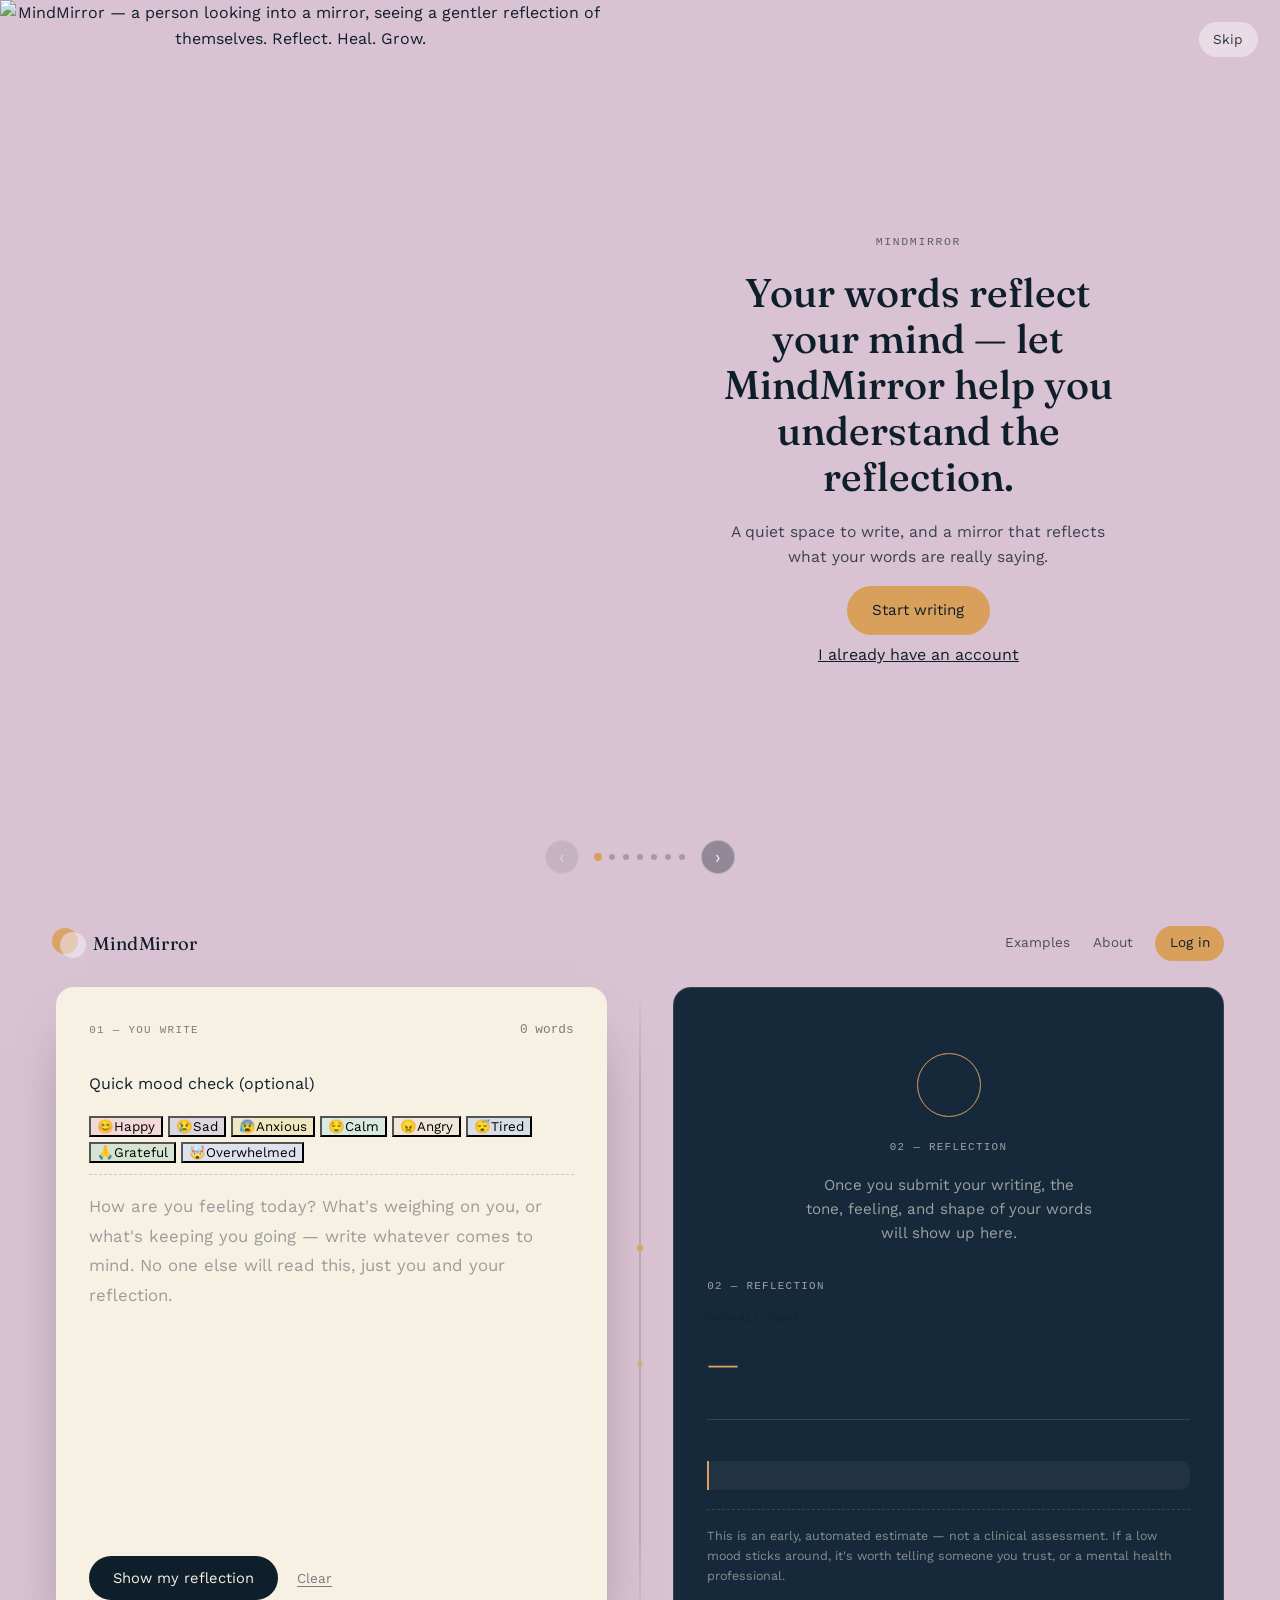
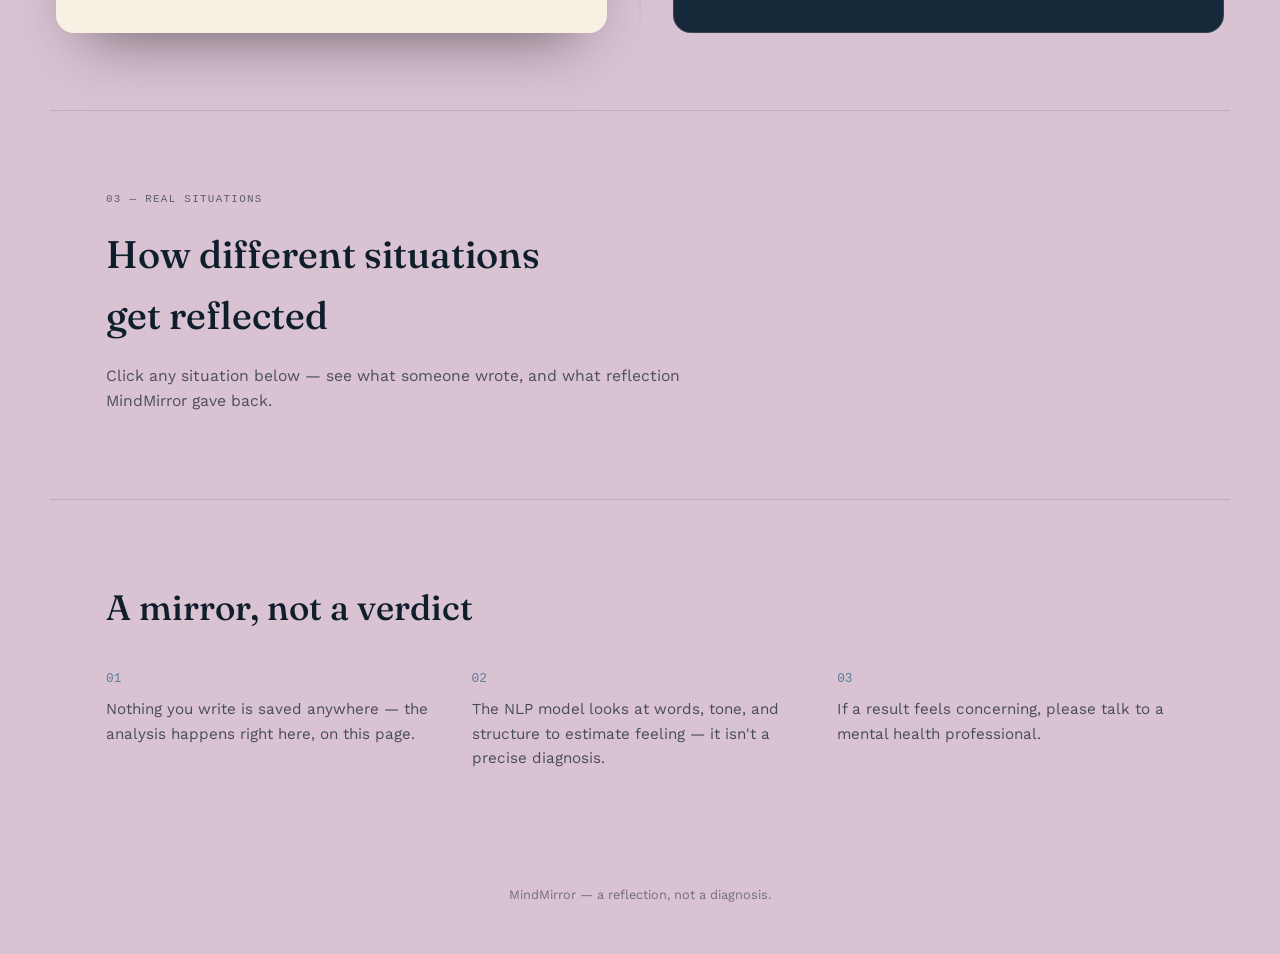
==== commit 8b936a77: "Add files via upload" ====
--- a/index.html
+++ b/index.html
@@ -25,6 +25,7 @@
         <h1 class="slide__title">Your words reflect your mind — let MindMirror help you understand the reflection.</h1>
         <p class="slide__sub">A quiet space to write, and a mirror that reflects what your words are really saying.</p>
         <a href="#intentSlide" class="slide__cta">Start writing</a>
+        <a href="login.html" class="slide__account-link">I already have an account</a>
       </div>
     </article>
 
@@ -144,6 +145,35 @@
           <span class="panel__label">01 — You write</span>
           <span class="panel__count"><span id="wordCount">0</span> words</span>
         </div>
+
+        <p class="mood-picker__label">Quick mood check (optional)</p>
+        <div class="mood-picker" id="moodPicker">
+          <button type="button" class="mood-option" style="background:#F4D9D9" data-mood="Happy">
+            <span class="mood-option__icon">😊</span><span class="mood-option__label">Happy</span>
+          </button>
+          <button type="button" class="mood-option" style="background:#DCD7DE" data-mood="Sad">
+            <span class="mood-option__icon">😢</span><span class="mood-option__label">Sad</span>
+          </button>
+          <button type="button" class="mood-option" style="background:#EFE7C0" data-mood="Anxious">
+            <span class="mood-option__icon">😰</span><span class="mood-option__label">Anxious</span>
+          </button>
+          <button type="button" class="mood-option" style="background:#D9EAE0" data-mood="Calm">
+            <span class="mood-option__icon">😌</span><span class="mood-option__label">Calm</span>
+          </button>
+          <button type="button" class="mood-option" style="background:#EFE6D8" data-mood="Angry">
+            <span class="mood-option__icon">😠</span><span class="mood-option__label">Angry</span>
+          </button>
+          <button type="button" class="mood-option" style="background:#D7DEE6" data-mood="Tired">
+            <span class="mood-option__icon">😴</span><span class="mood-option__label">Tired</span>
+          </button>
+          <button type="button" class="mood-option" style="background:#D7E4D4" data-mood="Grateful">
+            <span class="mood-option__icon">🙏</span><span class="mood-option__label">Grateful</span>
+          </button>
+          <button type="button" class="mood-option" style="background:#DCE3EE" data-mood="Overwhelmed">
+            <span class="mood-option__icon">🤯</span><span class="mood-option__label">Overwhelmed</span>
+          </button>
+        </div>
+
         <textarea
           id="journalInput"
           class="journal"
@@ -200,7 +230,6 @@
     <div class="history__head">
       <p class="panel__label panel__label--light">Saved for you</p>
       <h2 class="history__title">Your journal history</h2>
-      <p class="history__sub">Kept for this session only, for now — real accounts need a backend + database behind them.</p>
     </div>
     <ul class="history__list" id="historyList">
       <li class="history__empty" id="historyEmpty">Nothing saved yet. Analyze an entry above to add it here.</li>
@@ -245,5 +274,4 @@
 <script src="cases-data.js"></script>
 <script src="script.js"></script>
 </body>
-</html>
-
+</html>
--- a/style.css
+++ b/style.css
@@ -1,840 +1,885 @@
-/* ---------------------------------------------------
-   MindMirror — tokens
-   Lavender-pink page background = sampled from the cover
-   illustration, so the whole site now matches it.
-   Ink navy is kept as the "dark mirror" surface + main text
-   color. Paper card = the page you write on.
---------------------------------------------------- */
-:root{
-  --bg:         #D9C2D2;   /* page background, from cover art */
-  --bg-deep:    #C9A9BE;   /* slightly deeper, for dividers/edges */
-
-  --ink:        #0F1E2B;
-  --ink-soft:   #16293A;
-  --paper:      #F7F1E4;
-  --paper-dim:  #EDE5D2;
-  --line:       rgba(247,241,228,0.14);      /* light line — use inside dark cards */
-  --line-deep:  rgba(15,30,43,0.14);          /* dark line — use directly on the lavender page */
-
-  --amber:      #D9A05B;   /* joy / warmth   */
-  --slate:      #5B7C99;   /* calm           */
-  --plum:       #8A6A8E;   /* reflective/anxious */
-  --rust:       #B5654F;   /* stress / anger */
-  --moss:       #7E9179;   /* steady / low   */
-
-  --display: "Fraunces", serif;
-  --body:    "Work Sans", "Segoe UI", sans-serif;
-  --mono:    "Space Mono", monospace;
-
-  --plum-bg:  #22182A;
-  --amber-bg: #2B2013;
-  --slate-bg: #16232D;
-
-  --ease: cubic-bezier(.22,.61,.36,1);
-}
-
-@media (prefers-reduced-motion: reduce){
-  *{ animation-duration: 0.001ms !important; transition-duration: 0.001ms !important; }
-}
-
-*{ box-sizing: border-box; }
-html{ scroll-behavior: smooth; }
-body{
-  margin:0;
-  background: var(--bg);
-  color: var(--ink);
-  font-family: var(--body);
-  line-height: 1.6;
-  -webkit-font-smoothing: antialiased;
-}
-h1,h2{ font-family: var(--display); font-weight: 500; margin:0; }
-a{ color: inherit; }
-button{ font-family: inherit; }
-
-::selection{ background: var(--amber); color: var(--ink); }
-
-:focus-visible{
-  outline: 2px solid var(--amber);
-  outline-offset: 3px;
-}
-
-/* ---------------- Onboarding carousel ---------------- */
-.onboarding{
-  position: relative;
-  height: 100dvh;
-  background: var(--bg);
-  overflow: hidden;
-}
-.onboarding__skip{
-  position:absolute; top: 1.4rem; right: 1.4rem; z-index: 5;
-  color: var(--paper); text-decoration:none; opacity:.65;
-  font-size: .85rem;
-  padding: .4rem .8rem;
-}
-.onboarding__skip:hover{ opacity:1; }
-
-.onboarding__track{
-  display:flex;
-  height:100%;
-  overflow-x: auto;
-  scroll-snap-type: x mandatory;
-  scroll-behavior: smooth;
-  -webkit-overflow-scrolling: touch;
-  scrollbar-width: none;
-}
-.onboarding__track::-webkit-scrollbar{ display:none; }
-
-.slide{
-  flex: 0 0 100%;
-  width: 100%;
-  height: 100%;
-  scroll-snap-align: start;
-  display:flex;
-  flex-direction: column;
-  align-items:center;
-  justify-content:center;
-  gap: clamp(1.5rem,4vh,2.5rem);
-  padding: clamp(1.5rem,6vw,3rem);
-  text-align:center;
-}
-.slide--paper{ background: var(--paper); color: var(--ink); }
-.slide--ink{ background: var(--ink); color: var(--paper); }
-.slide--plum{ background: var(--plum-bg); color: var(--paper); }
-.slide--amber{ background: var(--amber-bg); color: var(--paper); }
-.slide--slate{ background: var(--slate-bg); color: var(--paper); }
-
-.slide__content{ max-width: 480px; }
-.slide__eyebrow{
-  font-family: var(--mono); font-size: .72rem; letter-spacing:.14em;
-  text-transform: uppercase; opacity:.6; margin: 0 0 .8rem;
-}
-.slide__title{
-  font-family: var(--display);
-  font-size: clamp(1.6rem, 4.6vw, 2.5rem);
-  line-height: 1.15;
-  margin: 0 0 .8rem;
-}
-.slide__sub{
-  font-size: .98rem;
-  opacity:.78;
-  max-width: 40ch;
-  margin: 0 auto;
-}
-.slide--cta .slide__sub{ margin-bottom: 1.6rem; }
-.slide__cta{
-  display:inline-block;
-  text-decoration:none;
-  color: var(--ink);
-  background: var(--amber);
-  padding: .8rem 1.6rem;
-  border-radius: 100px;
-  font-size: .95rem;
-  transition: transform .25s var(--ease);
-}
-.slide__cta:hover{ transform: translateY(-2px); }
-
-/* --- slide 1 (cover): a two-panel grid — image in one cell, text
-   in the other. Explicit fr tracks mean each side always gets its
-   fair share of width no matter how big the image is; unlike a
-   plain flex row, the image can never squeeze the text down. --- */
-.slide--cover{
-  display: grid;
-  grid-template-columns: 1fr;
-  grid-template-rows: minmax(160px, 42vh) 1fr;
-  height: 100%;
-  width: 100%;
-  padding: 0;
-  gap: 0;
-  background: var(--bg);
-  color: var(--ink);
-  text-align: center;
-}
-.cover-media{
-  overflow: hidden;
-  position: relative;
-}
-.cover-media img{
-  display: block;
-  width: 100%;
-  height: 100%;
-  object-fit: cover;
-  object-position: center 25%;
-}
-.slide--cover .slide__content{
-  display:flex; flex-direction:column; align-items:center; gap:.4rem;
-  padding: clamp(1.5rem,4vh,2.2rem) clamp(1.5rem,6vw,2.5rem);
-  overflow-y: auto;
-}
-.slide--cover .slide__cta{ margin-top: .6rem; }
-
-@media (min-width: 640px){
-  .slide--cover{
-    grid-template-columns: 1fr 1fr;
-    grid-template-rows: 1fr;
-  }
-  .cover-media{ height: 100%; }
-}
-
-/* --- phone mockup, shared by onboarding slides --- */
-.phone-mock{
-  width: min(78vw, 220px);
-  height: min(58vh, 400px);
-  border-radius: 26px;
-  border: 6px solid rgba(0,0,0,.25);
-  position: relative;
-  padding: 1.6rem 1.1rem 1.2rem;
-  display:flex; flex-direction:column;
-  box-shadow: 0 30px 60px -25px rgba(0,0,0,.5);
-}
-.phone-mock--paper{ background: var(--paper); color: var(--ink); }
-.phone-mock--ink{ background: var(--ink-soft); color: var(--paper); border-color: rgba(247,241,228,.15); }
-.phone-mock__notch{
-  position:absolute; top: 8px; left:50%; transform: translateX(-50%);
-  width: 46px; height: 6px; border-radius: 4px;
-  background: rgba(0,0,0,.18);
-}
-.phone-mock__prompt{ font-size:.85rem; opacity:.7; margin: .6rem 0 0; text-align:left; }
-.phone-mock__orb{
-  flex:1; margin: 1rem 0;
-  border-radius: 999px;
-  background: linear-gradient(180deg, var(--amber), var(--plum));
-  opacity: .85;
-}
-.phone-mock__mic{
-  align-self:center;
-  width: 40px; height:40px; border-radius:50%;
-  background: var(--ink); color: var(--paper);
-  display:flex; align-items:center; justify-content:center;
-  font-size: .95rem;
-}
-.phone-mock__label{ font-family: var(--mono); font-size: .65rem; letter-spacing:.08em; text-transform:uppercase; opacity:.55; text-align:left; margin:0 0 .5rem; }
-.phone-mock__placeholder{
-  flex:1; text-align:left; font-size:.8rem; opacity:.55;
-  border-top: 1px dashed rgba(0,0,0,.15);
-  padding-top:.6rem; margin:0;
-}
-.phone-mock__btn{
-  align-self:flex-start;
-  font-size:.72rem;
-  background: var(--ink); color: var(--paper);
-  padding: .4rem .8rem; border-radius: 100px;
-  margin-top: .8rem;
-}
-.phone-mock__bars{ flex:1; display:flex; flex-direction:column; justify-content:center; gap: 1rem; }
-.phone-mock__bar{ text-align:left; font-size:.72rem; }
-.phone-mock__bar span{ display:block; margin-bottom:.3rem; opacity:.7; }
-.phone-mock__bar::after{
-  content:""; display:block; height:6px; border-radius:4px;
-  width: var(--w); background: var(--c);
-}
-.phone-mock__chat{ flex:1; display:flex; flex-direction:column; justify-content:center; gap:.6rem; }
-.phone-mock__bubble{ font-size:.72rem; padding:.55rem .7rem; border-radius:10px; text-align:left; line-height:1.4; }
-.phone-mock__bubble--user{ align-self:flex-end; background: var(--paper); color: var(--ink); max-width:85%; }
-.phone-mock__bubble--reflect{ align-self:flex-start; background: rgba(247,241,228,.08); border-left:2px solid var(--amber); max-width:85%; }
-.phone-mock__lock{ flex:1; display:flex; align-items:center; justify-content:center; font-size:2.2rem; }
-
-.onboarding__controls{
-  position:absolute; bottom: 1.6rem; left:0; right:0;
-  display:flex; align-items:center; justify-content:center; gap: 1rem;
-  z-index: 5;
-}
-.onboarding__arrow{
-  width: 34px; height: 34px; border-radius:50%;
-  border: 1px solid rgba(247,241,228,.35);
-  background: rgba(15,30,43,.35);
-  backdrop-filter: blur(4px);
-  color: var(--paper);
-  font-size: 1.1rem;
-  cursor:pointer;
-  display:flex; align-items:center; justify-content:center;
-  transition: opacity .2s var(--ease);
-}
-.onboarding__arrow:disabled{ opacity:.25; cursor:default; }
-.onboarding__dots{ display:flex; gap:.5rem; }
-.onboarding__dots span{
-  width:6px; height:6px; border-radius:50%;
-  background: rgba(247,241,228,.3);
-  transition: background .25s var(--ease), transform .25s var(--ease);
-}
-.onboarding__dots span.is-active{
-  background: var(--amber);
-  transform: scale(1.3);
-}
-@media (min-width: 640px){
-  .slide{ flex-direction: row; text-align:left; gap: clamp(2rem,6vw,5rem); justify-content:center; }
-  .slide__content{ text-align:left; }
-  .slide__sub{ margin: 0; }
-  .slide--cover{ text-align:center; }
-  .slide--cover .slide__content{ text-align:center; }
-  .slide--cta{ text-align:center; }
-  .slide--cta .slide__content{ text-align:center; }
-}
-
-/* ---------------- Nav ---------------- */
-.nav{
-  display:flex; align-items:center; gap:.7rem;
-  padding: 1.6rem clamp(1.2rem, 5vw, 3.5rem);
-}
-.nav__mark{
-  width: 26px; height: 26px; position: relative; flex-shrink:0;
-}
-.mark{ position:absolute; inset:0; border-radius: 50%; }
-.mark--a{ background: var(--amber); transform: translate(-4px,-2px); opacity:.9; }
-.mark--b{ background: var(--slate); transform: translate(4px,2px) scaleX(-1); opacity:.85; mix-blend-mode: screen; }
-.nav__word{
-  font-family: var(--display); font-size: 1.15rem; letter-spacing:.02em;
-}
-.nav__links{
-  margin-inline-start: auto;
-  display:flex; align-items:center; gap: 1.4rem;
-}
-.nav__link{
-  font-size: .85rem; text-decoration:none; opacity:.7;
-  border-bottom: 1px solid transparent;
-  transition: opacity .2s var(--ease), border-color .2s var(--ease);
-}
-.nav__link--secondary{ display: none; }
-.nav__link--cta{
-  color: var(--ink);
-  background: var(--amber);
-  padding: .4rem .9rem;
-  border-radius: 100px;
-  opacity: 1;
-}
-.nav__link--cta:hover{ border-color: transparent; opacity:.9; }
-.nav__link--logout{
-  color: var(--ink);
-  opacity:.55;
-}
-.nav__link--logout:hover{ opacity:1; border-color: var(--amber); }
-.nav__greeting{
-  font-size: .85rem;
-  opacity:.75;
-  font-family: var(--mono);
-}
-.nav__link:hover{ opacity:1; border-color: var(--amber); }
-@media (min-width: 560px){
-  .nav__link--secondary{ display: inline; }
-}
-
-/* ---------------- Journal history ---------------- */
-.history{
-  padding: 0 clamp(1.2rem,5vw,3.5rem) clamp(2rem,5vw,3rem);
-  max-width: 1180px;
-  margin: 0 auto;
-}
-.history__head{ max-width: 640px; margin-bottom: 1.6rem; }
-.history__title{
-  font-size: clamp(1.5rem,3vw,2rem);
-  margin: .5rem 0 .8rem;
-}
-.history__sub{
-  font-size: .9rem;
-  color: rgba(15,30,43,.6);
-  margin: 0;
-}
-.history__list{
-  list-style:none; margin:0; padding:0;
-  display:flex; flex-direction:column; gap:.7rem;
-}
-.history__empty{
-  font-size: .9rem;
-  color: rgba(15,30,43,.5);
-  border: 1px dashed var(--line-deep);
-  border-radius: 12px;
-  padding: 1.2rem;
-  text-align:center;
-}
-.history__item{
-  display:flex; align-items:center; gap: 1rem;
-  background: var(--ink-soft);
-  border: 1px solid var(--line);
-  border-radius: 12px;
-  padding: .9rem 1.1rem;
-}
-.history__item__mood{
-  flex-shrink:0;
-  font-family: var(--mono); font-size:.68rem;
-  letter-spacing:.06em; text-transform:uppercase;
-  padding: .3rem .6rem; border-radius: 100px;
-  border: 1px solid var(--h-color, var(--slate));
-  color: var(--h-color, var(--slate));
-}
-.history__item__snippet{
-  flex:1; font-size: .88rem;
-  color: rgba(247,241,228,.85);
-  overflow: hidden; text-overflow: ellipsis; white-space: nowrap;
-}
-.history__item__time{
-  flex-shrink:0; font-family: var(--mono); font-size:.72rem;
-  color: rgba(247,241,228,.4);
-}
-
-/* ---------------- Hero ---------------- */
-.hero{
-  padding: clamp(2.5rem,8vw,6rem) clamp(1.2rem,5vw,3.5rem) clamp(3rem,6vw,4.5rem);
-  max-width: 780px;
-}
-.hero__eyebrow{
-  font-family: var(--mono); font-size: .72rem; letter-spacing:.14em;
-  text-transform: uppercase; color: var(--slate); margin: 0 0 1.2rem;
-}
-.hero__title{
-  font-size: clamp(2.4rem, 6vw, 4rem);
-  line-height: 1.08;
-  color: var(--paper);
-}
-.hero__sub{
-  max-width: 54ch;
-  margin: 1.5rem 0 2rem;
-  color: rgba(247,241,228,0.78);
-  font-size: 1.05rem;
-}
-.hero__cta{
-  display:inline-block;
-  text-decoration:none;
-  font-size: .95rem;
-  color: var(--ink);
-  background: var(--amber);
-  padding: .75rem 1.4rem;
-  border-radius: 100px;
-  transition: transform .25s var(--ease), background .25s var(--ease);
-}
-.hero__cta:hover{ transform: translateY(-2px); background:#e5b078; }
-
-/* ---------------- App / Mirror frame ---------------- */
-.app{
-  padding: 0 clamp(1.2rem,5vw,3.5rem) clamp(3rem,6vw,5rem);
-}
-.mirror-frame{
-  display: grid;
-  grid-template-columns: 1fr auto 1fr;
-  gap: clamp(1rem,2.5vw,2rem);
-  align-items: stretch;
-  max-width: 1180px;
-  margin: 0 auto;
-}
-.panel{
-  border-radius: 18px;
-  padding: clamp(1.4rem,2.6vw,2.2rem);
-  min-height: 480px;
-  display:flex; flex-direction:column;
-}
-.panel__label{
-  font-family: var(--mono); font-size: .68rem; letter-spacing:.12em;
-  text-transform: uppercase; opacity:.6; margin: 0 0 1rem;
-}
-
-/* --- writing panel: warm paper, feels like a lit page --- */
-.panel--paper{
-  background: var(--paper);
-  color: var(--ink);
-  box-shadow: 0 30px 60px -30px rgba(0,0,0,.55);
-}
-.panel--paper .panel__label{ color: var(--ink); opacity:.55; }
-.panel__head{
-  display:flex; justify-content:space-between; align-items:baseline;
-}
-.panel__count{ font-family: var(--mono); font-size: .8rem; opacity:.55; }
-
-.journal{
-  flex:1;
-  width:100%;
-  resize:none;
-  border:none;
-  background: transparent;
-  font-family: var(--body);
-  font-size: 1.05rem;
-  line-height: 1.75;
-  color: var(--ink);
-  padding: 1.1rem 0 0;
-  margin-top: .6rem;
-  border-top: 1px dashed rgba(15,30,43,.2);
-}
-.journal:focus{ outline:none; }
-.journal::placeholder{ color: rgba(15,30,43,.4); }
-
-.panel__foot{
-  display:flex; gap: .8rem; align-items:center; margin-top: 1.2rem;
-}
-.btn-analyze{
-  position:relative;
-  overflow:hidden;
-  border:none; cursor:pointer;
-  background: var(--ink);
-  color: var(--paper);
-  padding: .8rem 1.5rem;
-  border-radius: 100px;
-  font-size: .92rem;
-  transition: transform .2s var(--ease);
-}
-.btn-analyze:hover{ transform: translateY(-1px); }
-.btn-analyze:active{ transform: translateY(0); }
-.btn-analyze__ripple{
-  position:absolute; inset:0; border-radius:100px;
-  background: radial-gradient(circle, rgba(217,160,91,.55) 0%, rgba(217,160,91,0) 60%);
-  transform: scale(0); opacity:0;
-}
-.btn-analyze.is-rippling .btn-analyze__ripple{
-  animation: ripple .6s var(--ease);
-}
-@keyframes ripple{
-  0%{ transform: scale(0); opacity:.9; }
-  100%{ transform: scale(2.6); opacity:0; }
-}
-.btn-clear{
-  background:none; border:none; cursor:pointer;
-  color: var(--ink); opacity:.55; font-size: .85rem;
-  text-decoration: underline;
-  text-underline-offset: 3px;
-}
-.btn-clear:hover{ opacity: .9; }
-
-/* --- seam between the two panels (the mirror edge) --- */
-.seam{
-  width: 2px;
-  background: linear-gradient(to bottom, transparent, var(--line-deep) 15%, var(--line-deep) 85%, transparent);
-  position: relative;
-}
-.seam::before, .seam::after{
-  content:""; position:absolute; left:50%; width:6px; height:6px;
-  background: var(--amber); border-radius:50%; transform: translateX(-50%);
-}
-.seam::before{ top: 40%; }
-.seam::after{ top: 58%; opacity:.5; }
-
-/* --- reflection panel: cooler, darker, "underwater" --- */
-.panel--reflection{
-  background: var(--ink-soft);
-  border: 1px solid var(--line);
-  justify-content:flex-start;
-}
-.panel--reflection .panel__label{ color: var(--paper); }
-
-.reflection__empty{
-  margin: auto 0;
-  text-align:center;
-  padding: 2rem 1rem;
-}
-.reflection__empty-text{
-  max-width: 32ch; margin: 0 auto;
-  color: rgba(247,241,228,.6);
-  font-size: .95rem;
-}
-.ripple-mark{
-  width: 64px; height:64px; margin: 0 auto 1.4rem;
-  position:relative;
-}
-.ripple-mark span{
-  position:absolute; inset:0; border-radius:50%;
-  border: 1px solid rgba(217,160,91,.45);
-  animation: pulse 3.2s ease-out infinite;
-}
-.ripple-mark span:nth-child(2){ animation-delay: 1s; }
-.ripple-mark span:nth-child(3){ animation-delay: 2s; }
-@keyframes pulse{
-  0%{ transform: scale(.3); opacity: .9; }
-  100%{ transform: scale(1.6); opacity: 0; }
-}
-
-.reflection__result{ display:flex; flex-direction:column; }
-
-.mood-headline{
-  display:flex; flex-direction:column; gap:.15rem;
-  padding-bottom: 1.3rem; margin-bottom: 1.3rem;
-  border-bottom: 1px solid var(--line);
-}
-.mood-headline__label{
-  font-family: var(--mono); font-size:.7rem; letter-spacing:.1em;
-  text-transform:uppercase; opacity:.55;
-}
-.mood-headline__word{
-  font-family: var(--display); font-size: clamp(1.8rem,4vw,2.5rem);
-  color: var(--amber);
-}
-.mood-headline__note{ font-size:.88rem; opacity:.7; }
-
-/* --- emotion bars: each has a faint mirrored twin beneath it --- */
-.emotion-bars{ list-style:none; margin:0 0 1.3rem; padding:0; display:flex; flex-direction:column; gap: 1.05rem; }
-.emotion-bar__row{ display:flex; justify-content:space-between; font-size:.85rem; margin-bottom:.4rem; }
-.emotion-bar__value{ font-family: var(--mono); opacity:.75; }
-.emotion-bar__track{
-  position:relative;
-  height: 8px;
-  background: rgba(247,241,228,.08);
-  border-radius: 6px;
-  overflow: visible;
-}
-.emotion-bar__fill{
-  height:100%; border-radius:6px;
-  width: 0%;
-  transition: width 1s var(--ease);
-}
-.emotion-bar__reflection{
-  position:absolute; left:0; top: 12px; height:6px; width:0%;
-  border-radius:6px;
-  opacity:.28;
-  filter: blur(.3px);
-  transform: scaleY(-1);
-  transform-origin: top;
-  transition: width 1s var(--ease);
-  -webkit-mask-image: linear-gradient(to bottom, black, transparent);
-          mask-image: linear-gradient(to bottom, black, transparent);
-}
-
-.reflection__message{
-  font-size: .98rem;
-  color: rgba(247,241,228,.88);
-  background: rgba(247,241,228,.05);
-  border-left: 2px solid var(--amber);
-  padding: .9rem 1.1rem;
-  border-radius: 0 10px 10px 0;
-  margin: 0 0 1.2rem;
-}
-.reflection__disclaimer{
-  margin-top: auto;
-  font-size: .78rem;
-  color: rgba(247,241,228,.5);
-  padding-top: 1rem;
-  border-top: 1px dashed var(--line);
-}
-
-/* ---------------- Case studies ---------------- */
-.cases{
-  padding: clamp(3rem,7vw,5rem) clamp(1.2rem,5vw,3.5rem) clamp(2rem,5vw,3rem);
-  max-width: 1180px;
-  margin: 0 auto;
-  border-top: 1px solid var(--line-deep);
-}
-.cases__head{ max-width: 640px; margin-bottom: 2.4rem; }
-.cases__title{
-  font-size: clamp(1.7rem,3.4vw,2.4rem);
-  margin: .6rem 0 1rem;
-}
-.cases__sub{
-  color: rgba(15,30,43,.7);
-  font-size: .98rem;
-  margin: 0;
-}
-
-.cases__list{
-  display:flex; flex-direction:column; gap: .9rem;
-}
-
-.case-item{
-  --case-color: var(--slate);
-  border: 1px solid var(--line);
-  border-radius: 14px;
-  background: var(--ink-soft);
-  overflow: hidden;
-}
-
-.case-item__header{
-  width:100%;
-  display:flex; align-items:center; gap: 1rem;
-  background: none; border:none; cursor:pointer;
-  color: var(--paper);
-  padding: 1.1rem 1.3rem;
-  text-align: left;
-  font-family: var(--body);
-}
-.case-item__tag{
-  flex-shrink:0;
-  font-family: var(--mono);
-  font-size: .68rem;
-  letter-spacing: .04em;
-  padding: .3rem .65rem;
-  border-radius: 100px;
-  color: var(--case-color);
-  border: 1px solid var(--case-color);
-  background: color-mix(in srgb, var(--case-color) 14%, transparent);
-  white-space: nowrap;
-}
-.case-item__title{
-  flex:1;
-  font-size: 1rem;
-}
-.case-item__chevron{
-  flex-shrink:0;
-  width: 18px; height: 18px;
-  position: relative;
-}
-.case-item__chevron::before,
-.case-item__chevron::after{
-  content:""; position:absolute; top:50%; width:9px; height:2px;
-  background: var(--paper); opacity:.6;
-  transition: transform .3s var(--ease);
-}
-.case-item__chevron::before{ left: 0; transform: rotate(40deg); transform-origin: right center; }
-.case-item__chevron::after{ right: 0; transform: rotate(-40deg); transform-origin: left center; }
-.case-item.is-open .case-item__chevron::before{ transform: rotate(-40deg); }
-.case-item.is-open .case-item__chevron::after{ transform: rotate(40deg); }
-
-.case-item__body-wrap{
-  display: grid;
-  grid-template-rows: 0fr;
-  transition: grid-template-rows .4s var(--ease);
-}
-.case-item.is-open .case-item__body-wrap{ grid-template-rows: 1fr; }
-.case-item__body{
-  overflow: hidden;
-  padding: 0 1.3rem 1.3rem;
-  display:flex; flex-direction:column; gap: .8rem;
-}
-
-.case-bubble--situation{
-  font-size: .85rem;
-  color: rgba(247,241,228,.55);
-  margin: 0 0 .2rem;
-}
-
-.case-bubble{
-  max-width: 88%;
-  padding: .8rem 1rem;
-  border-radius: 14px;
-  font-size: .92rem;
-  line-height: 1.6;
-}
-.case-bubble--user{
-  align-self: flex-end;
-  background: var(--paper);
-  color: var(--ink);
-  border-bottom-right-radius: 4px;
-}
-.case-bubble--reflection{
-  align-self: flex-start;
-  background: rgba(247,241,228,.06);
-  border-left: 2px solid var(--case-color);
-  border-bottom-left-radius: 4px;
-  color: rgba(247,241,228,.9);
-}
-.case-bubble__badge{
-  display:inline-flex; align-items:center; gap:.4rem;
-  font-family: var(--mono); font-size: .68rem;
-  letter-spacing:.06em; text-transform:uppercase;
-  color: var(--case-color);
-  margin-bottom: .5rem;
-}
-.case-bubble__badge::before{
-  content:""; width:6px; height:6px; border-radius:50%;
-  background: var(--case-color);
-}
-
-/* ---------------- About ---------------- */
-.about{
-  padding: clamp(3rem,7vw,5rem) clamp(1.2rem,5vw,3.5rem);
-  max-width: 1180px;
-  margin: 0 auto;
-  border-top: 1px solid var(--line-deep);
-}
-.about__title{
-  font-size: clamp(1.6rem,3vw,2.2rem);
-  margin-bottom: 2rem;
-}
-.about__grid{
-  display:grid;
-  grid-template-columns: repeat(auto-fit, minmax(220px,1fr));
-  gap: 1.8rem;
-}
-.about__item{ max-width: 34ch; }
-.about__num{
-  display:block; font-family: var(--mono); color: var(--slate);
-  font-size:.8rem; margin-bottom:.5rem;
-}
-.about__item p{ margin:0; color: rgba(15,30,43,.72); font-size:.95rem; }
-
-/* ---------------- Footer ---------------- */
-.footer{
-  text-align:center;
-  padding: 2.2rem 1rem 3rem;
-  font-size: .8rem;
-  color: rgba(15,30,43,.5);
-}
-
-/* ---------------- Auth pages (login / register) ---------------- */
-.auth-body{ min-height: 100dvh; display:flex; flex-direction:column; }
-.nav__brand{
-  display:flex; align-items:center; gap:.7rem;
-  text-decoration:none; color: var(--ink);
-}
-.auth{
-  flex:1;
-  display:flex; align-items:center; justify-content:center;
-  padding: 2rem clamp(1.2rem,5vw,3.5rem) 3rem;
-}
-.auth-card{
-  width: 100%;
-  max-width: 420px;
-  background: var(--paper);
-  color: var(--ink);
-  border-radius: 18px;
-  padding: clamp(1.8rem,4vw,2.6rem);
-  box-shadow: 0 30px 60px -30px rgba(0,0,0,.55);
-}
-.auth-card .panel__label{ color: var(--ink); opacity:.55; }
-.auth-card__title{
-  font-size: clamp(1.6rem,3.6vw,2rem);
-  margin: .3rem 0 .4rem;
-}
-.auth-card__sub{
-  font-size: .92rem;
-  opacity:.65;
-  margin: 0 0 1.6rem;
-}
-.auth-form{ display:flex; flex-direction:column; gap: 1.1rem; }
-.auth-field{ display:flex; flex-direction:column; gap: .4rem; font-size: .85rem; }
-.auth-field span{ opacity:.7; }
-.auth-field input{
-  font-family: var(--body);
-  font-size: .98rem;
-  padding: .7rem .9rem;
-  border-radius: 10px;
-  border: 1px solid rgba(15,30,43,.18);
-  background: rgba(255,255,255,.5);
-  color: var(--ink);
-}
-.auth-field input:focus{
-  outline:none;
-  border-color: var(--amber);
-}
-.auth-form__forgot{
-  align-self: flex-end;
-  font-size: .8rem;
-  opacity:.6;
-  text-decoration:none;
-  margin-top: -.5rem;
-}
-.auth-form__forgot:hover{ opacity:1; }
-.btn-analyze--full{
-  width:100%;
-  justify-content:center;
-  display:inline-flex;
-  align-items:center;
-  margin-top: .3rem;
-}
-.auth-form__note{
-  font-size: .82rem;
-  color: rgba(15,30,43,.65);
-  background: rgba(217,160,91,.18);
-  border-left: 2px solid var(--amber);
-  padding: .7rem .9rem;
-  border-radius: 0 8px 8px 0;
-  margin: 0;
-}
-.auth-card__switch{
-  text-align:center;
-  font-size: .88rem;
-  opacity:.7;
-  margin: 1.6rem 0 0;
-}
-.auth-card__switch a{ color: var(--ink); font-weight:600; text-decoration: underline; text-underline-offset: 3px; }
-
-/* ---------------- Responsive ---------------- */
-@media (max-width: 880px){
-  .mirror-frame{ grid-template-columns: 1fr; }
-  .seam{ width: auto; height: 2px; background: linear-gradient(to right, transparent, var(--line-deep) 15%, var(--line-deep) 85%, transparent); }
-  .seam::before{ top:auto; left:40%; }
-  .seam::after{ top:auto; left:58%; }
-  .panel{ min-height: unset; }
-  .journal{ min-height: 220px; }
-}+/* ---------------------------------------------------
+   MindMirror — tokens
+   Lavender-pink page background = sampled from the cover
+   illustration, so the whole site now matches it.
+   Ink navy is kept as the "dark mirror" surface + main text
+   color. Paper card = the page you write on.
+--------------------------------------------------- */
+:root{
+  --bg:         #D9C2D2;   /* page background, from cover art */
+  --bg-deep:    #C9A9BE;   /* slightly deeper, for dividers/edges */
+
+  --ink:        #0F1E2B;
+  --ink-soft:   #16293A;
+  --paper:      #F7F1E4;
+  --paper-dim:  #EDE5D2;
+  --line:       rgba(247,241,228,0.14);      /* light line — use inside dark cards */
+  --line-deep:  rgba(15,30,43,0.14);          /* dark line — use directly on the lavender page */
+
+  --amber:      #D9A05B;   /* joy / warmth   */
+  --slate:      #5B7C99;   /* calm           */
+  --plum:       #8A6A8E;   /* reflective/anxious */
+  --rust:       #B5654F;   /* stress / anger */
+  --moss:       #7E9179;   /* steady / low   */
+
+  --display: "Fraunces", serif;
+  --body:    "Work Sans", "Segoe UI", sans-serif;
+  --mono:    "Space Mono", monospace;
+
+  /* pastel tints for the onboarding slides — all in the same
+     lavender family as --bg, so scrolling between them (and
+     into the rest of the site) never jumps to a dark screen */
+  --pastel-write:    #EAD9DE;
+  --pastel-reflect:  #E3C9DC;
+  --pastel-examples: #F0DCC9;
+  --pastel-privacy:  #CFD6E4;
+
+  --ease: cubic-bezier(.22,.61,.36,1);
+}
+
+@media (prefers-reduced-motion: reduce){
+  *{ animation-duration: 0.001ms !important; transition-duration: 0.001ms !important; }
+}
+
+*{ box-sizing: border-box; }
+html{ scroll-behavior: smooth; }
+body{
+  margin:0;
+  background: var(--bg);
+  color: var(--ink);
+  font-family: var(--body);
+  line-height: 1.6;
+  -webkit-font-smoothing: antialiased;
+}
+h1,h2{ font-family: var(--display); font-weight: 500; margin:0; }
+a{ color: inherit; }
+button{ font-family: inherit; }
+
+::selection{ background: var(--amber); color: var(--ink); }
+
+:focus-visible{
+  outline: 2px solid var(--amber);
+  outline-offset: 3px;
+}
+
+/* ---------------- Onboarding carousel ---------------- */
+.onboarding{
+  position: relative;
+  height: 100dvh;
+  background: var(--bg);
+  overflow: hidden;
+}
+.onboarding__skip{
+  position:absolute; top: 1.4rem; right: 1.4rem; z-index: 5;
+  color: var(--ink); text-decoration:none; opacity:.85;
+  font-size: .85rem;
+  padding: .4rem .9rem;
+  background: rgba(255,255,255,.5);
+  border-radius: 100px;
+  backdrop-filter: blur(4px);
+}
+.onboarding__skip:hover{ opacity:1; }
+
+.onboarding__track{
+  display:flex;
+  height:100%;
+  overflow-x: auto;
+  scroll-snap-type: x mandatory;
+  scroll-behavior: smooth;
+  -webkit-overflow-scrolling: touch;
+  scrollbar-width: none;
+}
+.onboarding__track::-webkit-scrollbar{ display:none; }
+
+.slide{
+  flex: 0 0 100%;
+  width: 100%;
+  height: 100%;
+  scroll-snap-align: start;
+  display:flex;
+  flex-direction: column;
+  align-items:center;
+  justify-content:center;
+  gap: clamp(1.5rem,4vh,2.5rem);
+  padding: clamp(1.5rem,6vw,3rem);
+  text-align:center;
+}
+.slide--paper{ background: var(--paper); color: var(--ink); }
+.slide--ink{ background: var(--pastel-write); color: var(--ink); }
+.slide--plum{ background: var(--pastel-reflect); color: var(--ink); }
+.slide--amber{ background: var(--pastel-examples); color: var(--ink); }
+.slide--slate{ background: var(--pastel-privacy); color: var(--ink); }
+.slide--ink.slide--cta{ background: var(--bg); }
+
+.slide__content{ max-width: 480px; }
+.slide__eyebrow{
+  font-family: var(--mono); font-size: .72rem; letter-spacing:.14em;
+  text-transform: uppercase; opacity:.6; margin: 0 0 .8rem;
+}
+.slide__title{
+  font-family: var(--display);
+  font-size: clamp(1.6rem, 4.6vw, 2.5rem);
+  line-height: 1.15;
+  margin: 0 0 .8rem;
+}
+.slide__sub{
+  font-size: .98rem;
+  opacity:.78;
+  max-width: 40ch;
+  margin: 0 auto;
+}
+.slide--cta .slide__sub{ margin-bottom: 1.6rem; }
+.slide__cta{
+  display:inline-block;
+  text-decoration:none;
+  color: var(--ink);
+  background: var(--amber);
+  padding: .8rem 1.6rem;
+  border-radius: 100px;
+  font-size: .95rem;
+  transition: transform .25s var(--ease);
+}
+.slide__cta:hover{ transform: translateY(-2px); }
+
+/* --- slide 1 (cover): a two-panel grid — image in one cell, text
+   in the other. Explicit fr tracks mean each side always gets its
+   fair share of width no matter how big the image is; unlike a
+   plain flex row, the image can never squeeze the text down. --- */
+.slide--cover{
+  display: grid;
+  grid-template-columns: 1fr;
+  grid-template-rows: minmax(160px, 42vh) 1fr;
+  height: 100%;
+  width: 100%;
+  padding: 0;
+  gap: 0;
+  background: var(--bg);
+  color: var(--ink);
+  text-align: center;
+}
+.cover-media{
+  overflow: hidden;
+  position: relative;
+}
+.cover-media img{
+  display: block;
+  width: 100%;
+  height: 100%;
+  object-fit: cover;
+  object-position: center 25%;
+}
+.slide--cover .slide__content{
+  display:flex; flex-direction:column; align-items:center; gap:.4rem;
+  padding: clamp(1.5rem,4vh,2.2rem) clamp(1.5rem,6vw,2.5rem);
+  overflow-y: auto;
+}
+.slide--cover .slide__cta{ margin-top: .6rem; }
+
+@media (min-width: 640px){
+  .slide--cover{
+    grid-template-columns: 1fr 1fr;
+    grid-template-rows: 1fr;
+  }
+  .cover-media{ height: 100%; }
+}
+
+/* --- slide 2 (intent): "What brings you here?" — a short,
+   single-select question before the person lands in the app.
+   Kept in the same lavender family as everything else. --- */
+.slide--intent{
+  background: var(--bg);
+  color: var(--ink);
+  overflow-y: auto;
+  padding-top: clamp(2rem,6vh,3rem);
+  padding-bottom: clamp(2rem,6vh,3rem);
+}
+.slide__content--wide{ max-width: 440px; width: 100%; }
+.intent-options{
+  display:flex; flex-direction:column; gap: .8rem;
+  margin: 1.6rem 0 2rem;
+  width: 100%;
+}
+.intent-option{
+  font-family: var(--body);
+  font-size: .98rem;
+  text-align: left;
+  color: var(--ink);
+  background: var(--paper);
+  border: 1px solid transparent;
+  border-radius: 16px;
+  padding: 1.1rem 1.3rem;
+  cursor: pointer;
+  box-shadow: 0 12px 25px -18px rgba(15,30,43,.35);
+  transition: border-color .2s var(--ease), transform .2s var(--ease), background .2s var(--ease);
+}
+.intent-option:hover{ transform: translateY(-1px); }
+.intent-option.is-selected{
+  border-color: var(--amber);
+  background: var(--paper-dim);
+}
+.intent-continue{ display:inline-block; }
+
+/* --- phone mockup, shared by onboarding slides --- */
+.phone-mock{
+  width: min(78vw, 220px);
+  height: min(58vh, 400px);
+  border-radius: 26px;
+  border: 6px solid rgba(0,0,0,.25);
+  position: relative;
+  padding: 1.6rem 1.1rem 1.2rem;
+  display:flex; flex-direction:column;
+  box-shadow: 0 30px 60px -25px rgba(0,0,0,.5);
+}
+.phone-mock--paper{ background: var(--paper); color: var(--ink); }
+.phone-mock--ink{ background: var(--ink-soft); color: var(--paper); border-color: rgba(247,241,228,.15); }
+.phone-mock__notch{
+  position:absolute; top: 8px; left:50%; transform: translateX(-50%);
+  width: 46px; height: 6px; border-radius: 4px;
+  background: rgba(0,0,0,.18);
+}
+.phone-mock__prompt{ font-size:.85rem; opacity:.7; margin: .6rem 0 0; text-align:left; }
+.phone-mock__orb{
+  flex:1; margin: 1rem 0;
+  border-radius: 999px;
+  background: linear-gradient(180deg, var(--amber), var(--plum));
+  opacity: .85;
+}
+.phone-mock__mic{
+  align-self:center;
+  width: 40px; height:40px; border-radius:50%;
+  background: var(--ink); color: var(--paper);
+  display:flex; align-items:center; justify-content:center;
+  font-size: .95rem;
+}
+.phone-mock__label{ font-family: var(--mono); font-size: .65rem; letter-spacing:.08em; text-transform:uppercase; opacity:.55; text-align:left; margin:0 0 .5rem; }
+.phone-mock__placeholder{
+  flex:1; text-align:left; font-size:.8rem; opacity:.55;
+  border-top: 1px dashed rgba(0,0,0,.15);
+  padding-top:.6rem; margin:0;
+}
+.phone-mock__btn{
+  align-self:flex-start;
+  font-size:.72rem;
+  background: var(--ink); color: var(--paper);
+  padding: .4rem .8rem; border-radius: 100px;
+  margin-top: .8rem;
+}
+.phone-mock__bars{ flex:1; display:flex; flex-direction:column; justify-content:center; gap: 1rem; }
+.phone-mock__bar{ text-align:left; font-size:.72rem; }
+.phone-mock__bar span{ display:block; margin-bottom:.3rem; opacity:.7; }
+.phone-mock__bar::after{
+  content:""; display:block; height:6px; border-radius:4px;
+  width: var(--w); background: var(--c);
+}
+.phone-mock__chat{ flex:1; display:flex; flex-direction:column; justify-content:center; gap:.6rem; }
+.phone-mock__bubble{ font-size:.72rem; padding:.55rem .7rem; border-radius:10px; text-align:left; line-height:1.4; }
+.phone-mock__bubble--user{ align-self:flex-end; background: var(--paper); color: var(--ink); max-width:85%; }
+.phone-mock__bubble--reflect{ align-self:flex-start; background: rgba(247,241,228,.08); border-left:2px solid var(--amber); max-width:85%; }
+.phone-mock__lock{ flex:1; display:flex; align-items:center; justify-content:center; font-size:2.2rem; }
+
+.onboarding__controls{
+  position:absolute; bottom: 1.6rem; left:0; right:0;
+  display:flex; align-items:center; justify-content:center; gap: 1rem;
+  z-index: 5;
+}
+.onboarding__arrow{
+  width: 34px; height: 34px; border-radius:50%;
+  border: 1px solid rgba(247,241,228,.35);
+  background: rgba(15,30,43,.35);
+  backdrop-filter: blur(4px);
+  color: var(--paper);
+  font-size: 1.1rem;
+  cursor:pointer;
+  display:flex; align-items:center; justify-content:center;
+  transition: opacity .2s var(--ease);
+}
+.onboarding__arrow:disabled{ opacity:.25; cursor:default; }
+.onboarding__dots{ display:flex; gap:.5rem; }
+.onboarding__dots span{
+  width:6px; height:6px; border-radius:50%;
+  background: rgba(15,30,43,.25);
+  transition: background .25s var(--ease), transform .25s var(--ease);
+}
+.onboarding__dots span.is-active{
+  background: var(--amber);
+  transform: scale(1.3);
+}
+@media (min-width: 640px){
+  .slide{ flex-direction: row; text-align:left; gap: clamp(2rem,6vw,5rem); justify-content:center; }
+  .slide__content{ text-align:left; }
+  .slide__sub{ margin: 0; }
+  .slide--cover{ text-align:center; }
+  .slide--cover .slide__content{ text-align:center; }
+  .slide--cta{ text-align:center; }
+  .slide--cta .slide__content{ text-align:center; }
+}
+
+/* ---------------- Nav ---------------- */
+.nav{
+  display:flex; align-items:center; gap:.7rem;
+  padding: 1.6rem clamp(1.2rem, 5vw, 3.5rem);
+}
+.nav__mark{
+  width: 26px; height: 26px; position: relative; flex-shrink:0;
+}
+.mark{ position:absolute; inset:0; border-radius: 50%; }
+.mark--a{ background: var(--amber); transform: translate(-4px,-2px); opacity:.9; }
+.mark--b{ background: var(--slate); transform: translate(4px,2px) scaleX(-1); opacity:.85; mix-blend-mode: screen; }
+.nav__word{
+  font-family: var(--display); font-size: 1.15rem; letter-spacing:.02em;
+}
+.nav__links{
+  margin-inline-start: auto;
+  display:flex; align-items:center; gap: 1.4rem;
+}
+.nav__link{
+  font-size: .85rem; text-decoration:none; opacity:.7;
+  border-bottom: 1px solid transparent;
+  transition: opacity .2s var(--ease), border-color .2s var(--ease);
+}
+.nav__link--secondary{ display: none; }
+.nav__link--cta{
+  color: var(--ink);
+  background: var(--amber);
+  padding: .4rem .9rem;
+  border-radius: 100px;
+  opacity: 1;
+}
+.nav__link--cta:hover{ border-color: transparent; opacity:.9; }
+.nav__link--logout{
+  color: var(--ink);
+  opacity:.55;
+}
+.nav__link--logout:hover{ opacity:1; border-color: var(--amber); }
+.nav__greeting{
+  font-size: .85rem;
+  opacity:.75;
+  font-family: var(--mono);
+}
+.nav__link:hover{ opacity:1; border-color: var(--amber); }
+@media (min-width: 560px){
+  .nav__link--secondary{ display: inline; }
+}
+
+/* ---------------- Journal history ---------------- */
+.history{
+  padding: 0 clamp(1.2rem,5vw,3.5rem) clamp(2rem,5vw,3rem);
+  max-width: 1180px;
+  margin: 0 auto;
+}
+.history__head{ max-width: 640px; margin-bottom: 1.6rem; }
+.history__title{
+  font-size: clamp(1.5rem,3vw,2rem);
+  margin: .5rem 0 .8rem;
+}
+.history__sub{
+  font-size: .9rem;
+  color: rgba(15,30,43,.6);
+  margin: 0;
+}
+.history__list{
+  list-style:none; margin:0; padding:0;
+  display:flex; flex-direction:column; gap:.7rem;
+}
+.history__empty{
+  font-size: .9rem;
+  color: rgba(15,30,43,.5);
+  border: 1px dashed var(--line-deep);
+  border-radius: 12px;
+  padding: 1.2rem;
+  text-align:center;
+}
+.history__item{
+  display:flex; align-items:center; gap: 1rem;
+  background: var(--ink-soft);
+  border: 1px solid var(--line);
+  border-radius: 12px;
+  padding: .9rem 1.1rem;
+}
+.history__item__mood{
+  flex-shrink:0;
+  font-family: var(--mono); font-size:.68rem;
+  letter-spacing:.06em; text-transform:uppercase;
+  padding: .3rem .6rem; border-radius: 100px;
+  border: 1px solid var(--h-color, var(--slate));
+  color: var(--h-color, var(--slate));
+}
+.history__item__snippet{
+  flex:1; font-size: .88rem;
+  color: rgba(247,241,228,.85);
+  overflow: hidden; text-overflow: ellipsis; white-space: nowrap;
+}
+.history__item__time{
+  flex-shrink:0; font-family: var(--mono); font-size:.72rem;
+  color: rgba(247,241,228,.4);
+}
+
+/* ---------------- Hero ---------------- */
+.hero{
+  padding: clamp(2.5rem,8vw,6rem) clamp(1.2rem,5vw,3.5rem) clamp(3rem,6vw,4.5rem);
+  max-width: 780px;
+}
+.hero__eyebrow{
+  font-family: var(--mono); font-size: .72rem; letter-spacing:.14em;
+  text-transform: uppercase; color: var(--slate); margin: 0 0 1.2rem;
+}
+.hero__title{
+  font-size: clamp(2.4rem, 6vw, 4rem);
+  line-height: 1.08;
+  color: var(--paper);
+}
+.hero__sub{
+  max-width: 54ch;
+  margin: 1.5rem 0 2rem;
+  color: rgba(247,241,228,0.78);
+  font-size: 1.05rem;
+}
+.hero__cta{
+  display:inline-block;
+  text-decoration:none;
+  font-size: .95rem;
+  color: var(--ink);
+  background: var(--amber);
+  padding: .75rem 1.4rem;
+  border-radius: 100px;
+  transition: transform .25s var(--ease), background .25s var(--ease);
+}
+.hero__cta:hover{ transform: translateY(-2px); background:#e5b078; }
+
+/* ---------------- App / Mirror frame ---------------- */
+.app{
+  padding: 0 clamp(1.2rem,5vw,3.5rem) clamp(3rem,6vw,5rem);
+}
+.mirror-frame{
+  display: grid;
+  grid-template-columns: 1fr auto 1fr;
+  gap: clamp(1rem,2.5vw,2rem);
+  align-items: stretch;
+  max-width: 1180px;
+  margin: 0 auto;
+}
+.panel{
+  border-radius: 18px;
+  padding: clamp(1.4rem,2.6vw,2.2rem);
+  min-height: 480px;
+  display:flex; flex-direction:column;
+}
+.panel__label{
+  font-family: var(--mono); font-size: .68rem; letter-spacing:.12em;
+  text-transform: uppercase; opacity:.6; margin: 0 0 1rem;
+}
+
+/* --- writing panel: warm paper, feels like a lit page --- */
+.panel--paper{
+  background: var(--paper);
+  color: var(--ink);
+  box-shadow: 0 30px 60px -30px rgba(0,0,0,.55);
+}
+.panel--paper .panel__label{ color: var(--ink); opacity:.55; }
+.panel__head{
+  display:flex; justify-content:space-between; align-items:baseline;
+}
+.panel__count{ font-family: var(--mono); font-size: .8rem; opacity:.55; }
+
+.journal{
+  flex:1;
+  width:100%;
+  resize:none;
+  border:none;
+  background: transparent;
+  font-family: var(--body);
+  font-size: 1.05rem;
+  line-height: 1.75;
+  color: var(--ink);
+  padding: 1.1rem 0 0;
+  margin-top: .6rem;
+  border-top: 1px dashed rgba(15,30,43,.2);
+}
+.journal:focus{ outline:none; }
+.journal::placeholder{ color: rgba(15,30,43,.4); }
+
+.panel__foot{
+  display:flex; gap: .8rem; align-items:center; margin-top: 1.2rem;
+}
+.btn-analyze{
+  position:relative;
+  overflow:hidden;
+  border:none; cursor:pointer;
+  background: var(--ink);
+  color: var(--paper);
+  padding: .8rem 1.5rem;
+  border-radius: 100px;
+  font-size: .92rem;
+  transition: transform .2s var(--ease);
+}
+.btn-analyze:hover{ transform: translateY(-1px); }
+.btn-analyze:active{ transform: translateY(0); }
+.btn-analyze__ripple{
+  position:absolute; inset:0; border-radius:100px;
+  background: radial-gradient(circle, rgba(217,160,91,.55) 0%, rgba(217,160,91,0) 60%);
+  transform: scale(0); opacity:0;
+}
+.btn-analyze.is-rippling .btn-analyze__ripple{
+  animation: ripple .6s var(--ease);
+}
+@keyframes ripple{
+  0%{ transform: scale(0); opacity:.9; }
+  100%{ transform: scale(2.6); opacity:0; }
+}
+.btn-clear{
+  background:none; border:none; cursor:pointer;
+  color: var(--ink); opacity:.55; font-size: .85rem;
+  text-decoration: underline;
+  text-underline-offset: 3px;
+}
+.btn-clear:hover{ opacity: .9; }
+
+/* --- seam between the two panels (the mirror edge) --- */
+.seam{
+  width: 2px;
+  background: linear-gradient(to bottom, transparent, var(--line-deep) 15%, var(--line-deep) 85%, transparent);
+  position: relative;
+}
+.seam::before, .seam::after{
+  content:""; position:absolute; left:50%; width:6px; height:6px;
+  background: var(--amber); border-radius:50%; transform: translateX(-50%);
+}
+.seam::before{ top: 40%; }
+.seam::after{ top: 58%; opacity:.5; }
+
+/* --- reflection panel: cooler, darker, "underwater" --- */
+.panel--reflection{
+  background: var(--ink-soft);
+  border: 1px solid var(--line);
+  justify-content:flex-start;
+}
+.panel--reflection .panel__label{ color: var(--paper); }
+
+.reflection__empty{
+  margin: auto 0;
+  text-align:center;
+  padding: 2rem 1rem;
+}
+.reflection__empty-text{
+  max-width: 32ch; margin: 0 auto;
+  color: rgba(247,241,228,.6);
+  font-size: .95rem;
+}
+.ripple-mark{
+  width: 64px; height:64px; margin: 0 auto 1.4rem;
+  position:relative;
+}
+.ripple-mark span{
+  position:absolute; inset:0; border-radius:50%;
+  border: 1px solid rgba(217,160,91,.45);
+  animation: pulse 3.2s ease-out infinite;
+}
+.ripple-mark span:nth-child(2){ animation-delay: 1s; }
+.ripple-mark span:nth-child(3){ animation-delay: 2s; }
+@keyframes pulse{
+  0%{ transform: scale(.3); opacity: .9; }
+  100%{ transform: scale(1.6); opacity: 0; }
+}
+
+.reflection__result{ display:flex; flex-direction:column; }
+
+.mood-headline{
+  display:flex; flex-direction:column; gap:.15rem;
+  padding-bottom: 1.3rem; margin-bottom: 1.3rem;
+  border-bottom: 1px solid var(--line);
+}
+.mood-headline__label{
+  font-family: var(--mono); font-size:.7rem; letter-spacing:.1em;
+  text-transform:uppercase; opacity:.55;
+}
+.mood-headline__word{
+  font-family: var(--display); font-size: clamp(1.8rem,4vw,2.5rem);
+  color: var(--amber);
+}
+.mood-headline__note{ font-size:.88rem; opacity:.7; }
+
+/* --- emotion bars: each has a faint mirrored twin beneath it --- */
+.emotion-bars{ list-style:none; margin:0 0 1.3rem; padding:0; display:flex; flex-direction:column; gap: 1.05rem; }
+.emotion-bar__row{ display:flex; justify-content:space-between; font-size:.85rem; margin-bottom:.4rem; }
+.emotion-bar__value{ font-family: var(--mono); opacity:.75; }
+.emotion-bar__track{
+  position:relative;
+  height: 8px;
+  background: rgba(247,241,228,.08);
+  border-radius: 6px;
+  overflow: visible;
+}
+.emotion-bar__fill{
+  height:100%; border-radius:6px;
+  width: 0%;
+  transition: width 1s var(--ease);
+}
+.emotion-bar__reflection{
+  position:absolute; left:0; top: 12px; height:6px; width:0%;
+  border-radius:6px;
+  opacity:.28;
+  filter: blur(.3px);
+  transform: scaleY(-1);
+  transform-origin: top;
+  transition: width 1s var(--ease);
+  -webkit-mask-image: linear-gradient(to bottom, black, transparent);
+          mask-image: linear-gradient(to bottom, black, transparent);
+}
+
+.reflection__message{
+  font-size: .98rem;
+  color: rgba(247,241,228,.88);
+  background: rgba(247,241,228,.05);
+  border-left: 2px solid var(--amber);
+  padding: .9rem 1.1rem;
+  border-radius: 0 10px 10px 0;
+  margin: 0 0 1.2rem;
+}
+.reflection__disclaimer{
+  margin-top: auto;
+  font-size: .78rem;
+  color: rgba(247,241,228,.5);
+  padding-top: 1rem;
+  border-top: 1px dashed var(--line);
+}
+
+/* ---------------- Case studies ---------------- */
+.cases{
+  padding: clamp(3rem,7vw,5rem) clamp(1.2rem,5vw,3.5rem) clamp(2rem,5vw,3rem);
+  max-width: 1180px;
+  margin: 0 auto;
+  border-top: 1px solid var(--line-deep);
+}
+.cases__head{ max-width: 640px; margin-bottom: 2.4rem; }
+.cases__title{
+  font-size: clamp(1.7rem,3.4vw,2.4rem);
+  margin: .6rem 0 1rem;
+}
+.cases__sub{
+  color: rgba(15,30,43,.7);
+  font-size: .98rem;
+  margin: 0;
+}
+
+.cases__list{
+  display:flex; flex-direction:column; gap: .9rem;
+}
+
+.case-item{
+  --case-color: var(--slate);
+  border: 1px solid var(--line);
+  border-radius: 14px;
+  background: var(--ink-soft);
+  overflow: hidden;
+}
+
+.case-item__header{
+  width:100%;
+  display:flex; align-items:center; gap: 1rem;
+  background: none; border:none; cursor:pointer;
+  color: var(--paper);
+  padding: 1.1rem 1.3rem;
+  text-align: left;
+  font-family: var(--body);
+}
+.case-item__tag{
+  flex-shrink:0;
+  font-family: var(--mono);
+  font-size: .68rem;
+  letter-spacing: .04em;
+  padding: .3rem .65rem;
+  border-radius: 100px;
+  color: var(--case-color);
+  border: 1px solid var(--case-color);
+  background: color-mix(in srgb, var(--case-color) 14%, transparent);
+  white-space: nowrap;
+}
+.case-item__title{
+  flex:1;
+  font-size: 1rem;
+}
+.case-item__chevron{
+  flex-shrink:0;
+  width: 18px; height: 18px;
+  position: relative;
+}
+.case-item__chevron::before,
+.case-item__chevron::after{
+  content:""; position:absolute; top:50%; width:9px; height:2px;
+  background: var(--paper); opacity:.6;
+  transition: transform .3s var(--ease);
+}
+.case-item__chevron::before{ left: 0; transform: rotate(40deg); transform-origin: right center; }
+.case-item__chevron::after{ right: 0; transform: rotate(-40deg); transform-origin: left center; }
+.case-item.is-open .case-item__chevron::before{ transform: rotate(-40deg); }
+.case-item.is-open .case-item__chevron::after{ transform: rotate(40deg); }
+
+.case-item__body-wrap{
+  display: grid;
+  grid-template-rows: 0fr;
+  transition: grid-template-rows .4s var(--ease);
+}
+.case-item.is-open .case-item__body-wrap{ grid-template-rows: 1fr; }
+.case-item__body{
+  overflow: hidden;
+  padding: 0 1.3rem 1.3rem;
+  display:flex; flex-direction:column; gap: .8rem;
+}
+
+.case-bubble--situation{
+  font-size: .85rem;
+  color: rgba(247,241,228,.55);
+  margin: 0 0 .2rem;
+}
+
+.case-bubble{
+  max-width: 88%;
+  padding: .8rem 1rem;
+  border-radius: 14px;
+  font-size: .92rem;
+  line-height: 1.6;
+}
+.case-bubble--user{
+  align-self: flex-end;
+  background: var(--paper);
+  color: var(--ink);
+  border-bottom-right-radius: 4px;
+}
+.case-bubble--reflection{
+  align-self: flex-start;
+  background: rgba(247,241,228,.06);
+  border-left: 2px solid var(--case-color);
+  border-bottom-left-radius: 4px;
+  color: rgba(247,241,228,.9);
+}
+.case-bubble__badge{
+  display:inline-flex; align-items:center; gap:.4rem;
+  font-family: var(--mono); font-size: .68rem;
+  letter-spacing:.06em; text-transform:uppercase;
+  color: var(--case-color);
+  margin-bottom: .5rem;
+}
+.case-bubble__badge::before{
+  content:""; width:6px; height:6px; border-radius:50%;
+  background: var(--case-color);
+}
+
+/* ---------------- About ---------------- */
+.about{
+  padding: clamp(3rem,7vw,5rem) clamp(1.2rem,5vw,3.5rem);
+  max-width: 1180px;
+  margin: 0 auto;
+  border-top: 1px solid var(--line-deep);
+}
+.about__title{
+  font-size: clamp(1.6rem,3vw,2.2rem);
+  margin-bottom: 2rem;
+}
+.about__grid{
+  display:grid;
+  grid-template-columns: repeat(auto-fit, minmax(220px,1fr));
+  gap: 1.8rem;
+}
+.about__item{ max-width: 34ch; }
+.about__num{
+  display:block; font-family: var(--mono); color: var(--slate);
+  font-size:.8rem; margin-bottom:.5rem;
+}
+.about__item p{ margin:0; color: rgba(15,30,43,.72); font-size:.95rem; }
+
+/* ---------------- Footer ---------------- */
+.footer{
+  text-align:center;
+  padding: 2.2rem 1rem 3rem;
+  font-size: .8rem;
+  color: rgba(15,30,43,.5);
+}
+
+/* ---------------- Auth pages (login / register) ---------------- */
+.auth-body{ min-height: 100dvh; display:flex; flex-direction:column; }
+.nav__brand{
+  display:flex; align-items:center; gap:.7rem;
+  text-decoration:none; color: var(--ink);
+}
+.auth{
+  flex:1;
+  display:flex; align-items:center; justify-content:center;
+  padding: 2rem clamp(1.2rem,5vw,3.5rem) 3rem;
+}
+.auth-card{
+  width: 100%;
+  max-width: 420px;
+  background: var(--paper);
+  color: var(--ink);
+  border-radius: 18px;
+  padding: clamp(1.8rem,4vw,2.6rem);
+  box-shadow: 0 30px 60px -30px rgba(0,0,0,.55);
+}
+.auth-card .panel__label{ color: var(--ink); opacity:.55; }
+.auth-card__title{
+  font-size: clamp(1.6rem,3.6vw,2rem);
+  margin: .3rem 0 .4rem;
+}
+.auth-card__sub{
+  font-size: .92rem;
+  opacity:.65;
+  margin: 0 0 1.6rem;
+}
+.auth-form{ display:flex; flex-direction:column; gap: 1.1rem; }
+.auth-field{ display:flex; flex-direction:column; gap: .4rem; font-size: .85rem; }
+.auth-field span{ opacity:.7; }
+.auth-field input{
+  font-family: var(--body);
+  font-size: .98rem;
+  padding: .7rem .9rem;
+  border-radius: 10px;
+  border: 1px solid rgba(15,30,43,.18);
+  background: rgba(255,255,255,.5);
+  color: var(--ink);
+}
+.auth-field input:focus{
+  outline:none;
+  border-color: var(--amber);
+}
+.auth-form__forgot{
+  align-self: flex-end;
+  font-size: .8rem;
+  opacity:.6;
+  text-decoration:none;
+  margin-top: -.5rem;
+}
+.auth-form__forgot:hover{ opacity:1; }
+.btn-analyze--full{
+  width:100%;
+  justify-content:center;
+  display:inline-flex;
+  align-items:center;
+  margin-top: .3rem;
+}
+.auth-form__note{
+  font-size: .82rem;
+  color: rgba(15,30,43,.65);
+  background: rgba(217,160,91,.18);
+  border-left: 2px solid var(--amber);
+  padding: .7rem .9rem;
+  border-radius: 0 8px 8px 0;
+  margin: 0;
+}
+.auth-card__switch{
+  text-align:center;
+  font-size: .88rem;
+  opacity:.7;
+  margin: 1.6rem 0 0;
+}
+.auth-card__switch a{ color: var(--ink); font-weight:600; text-decoration: underline; text-underline-offset: 3px; }
+
+/* ---------------- Responsive ---------------- */
+@media (max-width: 880px){
+  .mirror-frame{ grid-template-columns: 1fr; }
+  .seam{ width: auto; height: 2px; background: linear-gradient(to right, transparent, var(--line-deep) 15%, var(--line-deep) 85%, transparent); }
+  .seam::before{ top:auto; left:40%; }
+  .seam::after{ top:auto; left:58%; }
+  .panel{ min-height: unset; }
+  .journal{ min-height: 220px; }
+}
+
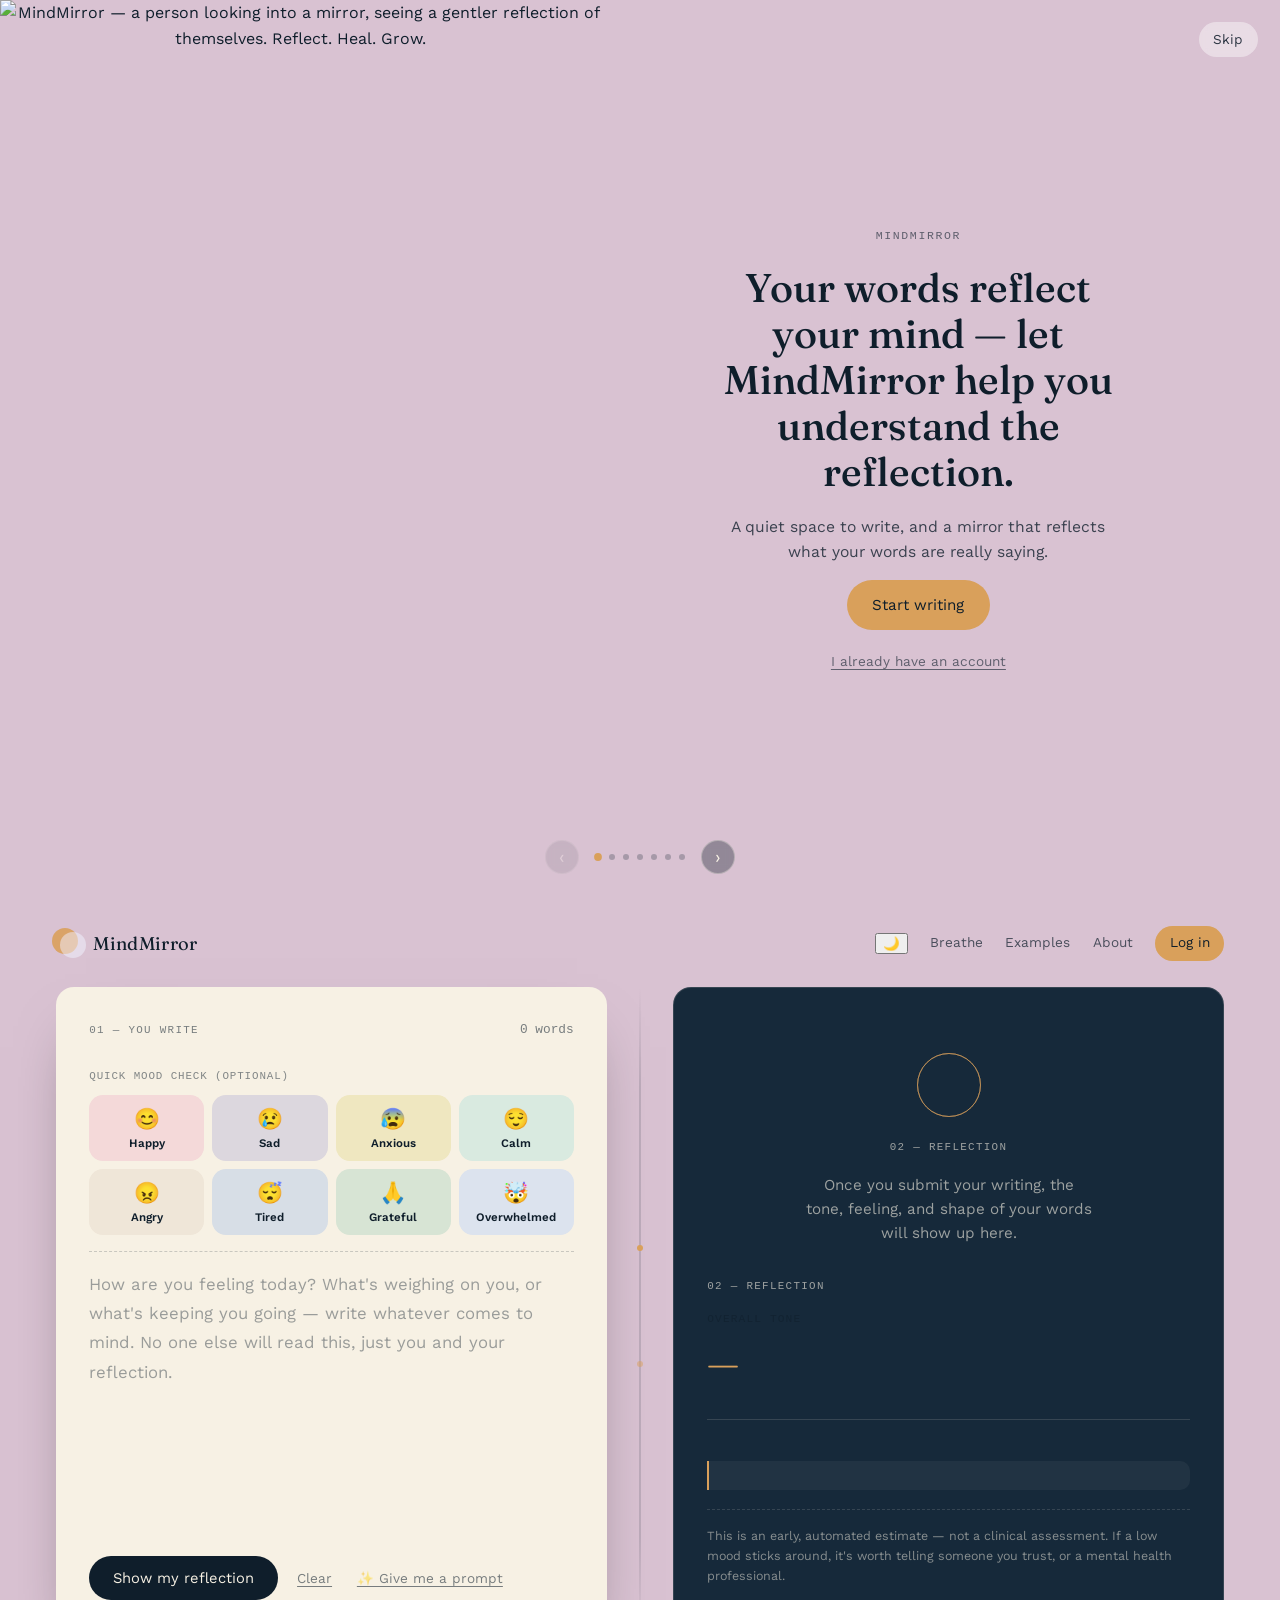
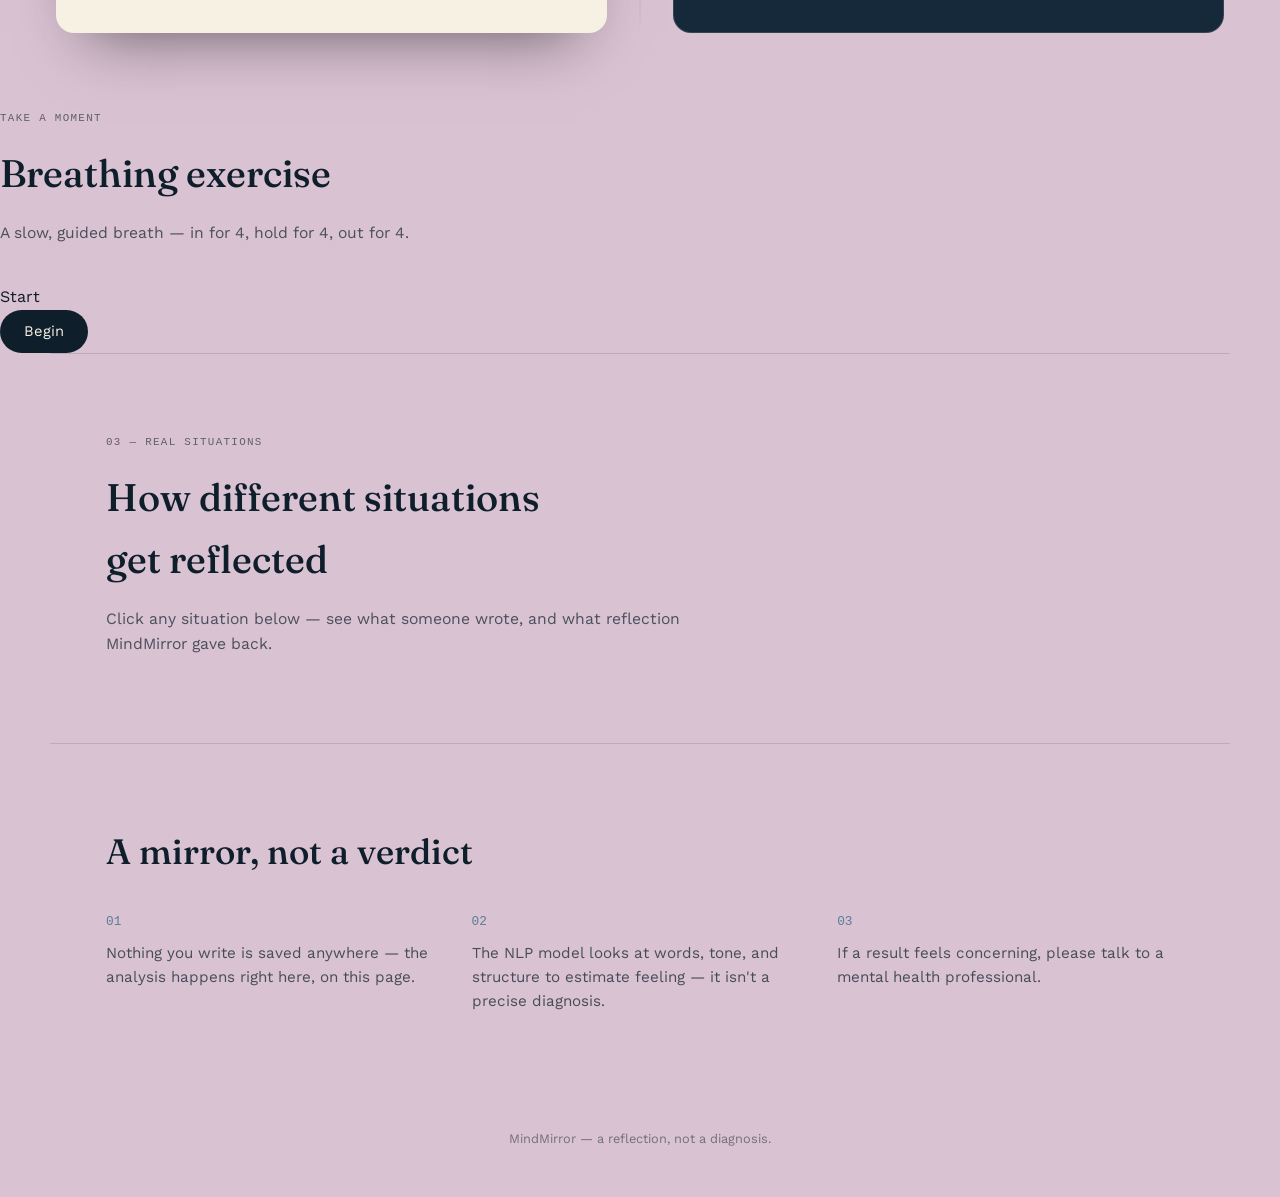
==== commit bd15a462: "Add files via upload" ====
--- a/index.html
+++ b/index.html
@@ -1,277 +1,307 @@
-<!DOCTYPE html>
-<html lang="en">
-<head>
-<meta charset="UTF-8">
-<meta name="viewport" content="width=device-width, initial-scale=1.0">
-<title>MindMirror — See your words reflected</title>
-<link rel="preconnect" href="https://fonts.googleapis.com">
-<link rel="preconnect" href="https://fonts.gstatic.com" crossorigin>
-<link href="https://fonts.googleapis.com/css2?family=Fraunces:opsz,wght@9..144,300;9..144,500;9..144,600&family=Work+Sans:wght@400;500;600&family=Space+Mono:wght@400;700&display=swap" rel="stylesheet">
-<link rel="stylesheet" href="style.css">
-</head>
-<body>
-
-<section class="onboarding" id="onboarding">
-  <a href="#app" class="onboarding__skip">Skip</a>
-
-  <div class="onboarding__track" id="onboardingTrack">
-
-    <article class="slide slide--cover">
-      <div class="cover-media">
-        <img src="assets/mindmirror-cover.png" alt="MindMirror — a person looking into a mirror, seeing a gentler reflection of themselves. Reflect. Heal. Grow.">
-      </div>
-      <div class="slide__content">
-        <p class="slide__eyebrow">MindMirror</p>
-        <h1 class="slide__title">Your words reflect your mind — let MindMirror help you understand the reflection.</h1>
-        <p class="slide__sub">A quiet space to write, and a mirror that reflects what your words are really saying.</p>
-        <a href="#intentSlide" class="slide__cta">Start writing</a>
-        <a href="login.html" class="slide__account-link">I already have an account</a>
-      </div>
-    </article>
-
-    <article class="slide slide--intent" id="intentSlide">
-      <div class="slide__content slide__content--wide">
-        <p class="slide__eyebrow">MindMirror</p>
-        <h2 class="slide__title">What brings you here?</h2>
-
-        <div class="intent-options" id="intentOptions">
-          <button type="button" class="intent-option">I need someone to talk to</button>
-          <button type="button" class="intent-option">I want to calm my mind</button>
-          <button type="button" class="intent-option">I want to understand myself better</button>
-          <button type="button" class="intent-option">I need help building a journaling habit</button>
-          <button type="button" class="intent-option">I'm not sure yet</button>
-        </div>
-
-        <a href="#app" class="slide__cta intent-continue">Continue</a>
-      </div>
-    </article>
-
-    <article class="slide slide--ink">
-      <div class="slide__content">
-        <p class="slide__eyebrow">01 — Write</p>
-        <h2 class="slide__title">Write it out, unfiltered.</h2>
-        <p class="slide__sub">No structure, no rules — just you and the page.</p>
-      </div>
-      <div class="phone-mock phone-mock--paper">
-        <div class="phone-mock__notch"></div>
-        <p class="phone-mock__label">You write</p>
-        <p class="phone-mock__placeholder">Today felt heavier than usual. I keep thinking about...</p>
-        <span class="phone-mock__btn">Analyze reflection</span>
-      </div>
-    </article>
-
-    <article class="slide slide--plum">
-      <div class="slide__content">
-        <p class="slide__eyebrow">02 — Reflection</p>
-        <h2 class="slide__title">See the feeling behind the words.</h2>
-        <p class="slide__sub">MindMirror breaks your writing into named emotions — joy, sadness, anxiety, anger, calm.</p>
-      </div>
-      <div class="phone-mock phone-mock--ink">
-        <div class="phone-mock__notch"></div>
-        <div class="phone-mock__bars">
-          <div class="phone-mock__bar" style="--w:72%; --c: var(--plum)"><span>Anxiety</span></div>
-          <div class="phone-mock__bar" style="--w:48%; --c: var(--slate)"><span>Sadness</span></div>
-          <div class="phone-mock__bar" style="--w:30%; --c: var(--amber)"><span>Joy</span></div>
-        </div>
-      </div>
-    </article>
-
-    <article class="slide slide--amber">
-      <div class="slide__content">
-        <p class="slide__eyebrow">03 — Examples</p>
-        <h2 class="slide__title">Learn from real situations.</h2>
-        <p class="slide__sub">Explore example reflections drawn from everyday moments — exam stress, distant relationships, quiet loneliness.</p>
-      </div>
-      <div class="phone-mock phone-mock--ink">
-        <div class="phone-mock__notch"></div>
-        <div class="phone-mock__chat">
-          <div class="phone-mock__bubble phone-mock__bubble--user">Can't sleep, exam's tomorrow.</div>
-          <div class="phone-mock__bubble phone-mock__bubble--reflect">A calm breath first — then whatever you know is enough.</div>
-        </div>
-      </div>
-    </article>
-
-    <article class="slide slide--slate">
-      <div class="slide__content">
-        <p class="slide__eyebrow">Privacy</p>
-        <h2 class="slide__title">Nothing is stored. Nothing is judged.</h2>
-        <p class="slide__sub">Your writing lives only on this page, for this moment.</p>
-      </div>
-      <div class="phone-mock phone-mock--paper">
-        <div class="phone-mock__notch"></div>
-        <div class="phone-mock__lock">🔒</div>
-        <p class="phone-mock__label">Your words stay yours</p>
-      </div>
-    </article>
-
-    <article class="slide slide--ink slide--cta">
-      <div class="slide__content">
-        <p class="slide__eyebrow">MindMirror</p>
-        <h2 class="slide__title">Ready to see your reflection?</h2>
-        <p class="slide__sub">Write a few honest lines. MindMirror will do the rest.</p>
-        <a href="#app" class="slide__cta">Start writing</a>
-      </div>
-    </article>
-
-  </div>
-
-  <div class="onboarding__controls">
-    <button class="onboarding__arrow onboarding__arrow--prev" id="prevSlide" aria-label="Previous slide">‹</button>
-    <div class="onboarding__dots" id="onboardingDots"></div>
-    <button class="onboarding__arrow onboarding__arrow--next" id="nextSlide" aria-label="Next slide">›</button>
-  </div>
-</section>
-
-<header class="nav">
-  <div class="nav__mark" aria-hidden="true">
-    <span class="mark mark--a"></span><span class="mark mark--b"></span>
-  </div>
-  <span class="nav__word">MindMirror</span>
-  <div class="nav__links" id="navLinks">
-    <a class="nav__link" href="#cases">Examples</a>
-    <a class="nav__link nav__link--secondary" href="#about">About</a>
-    <span class="nav__greeting" id="navGreeting" hidden></span>
-    <a class="nav__link nav__link--cta" href="login.html" id="navAuthLink">Log in</a>
-  </div>
-</header>
-
-<main>
-
-  <section class="app" id="app">
-    <div class="mirror-frame">
-
-      <div class="panel panel--paper">
-        <div class="panel__head">
-          <span class="panel__label">01 — You write</span>
-          <span class="panel__count"><span id="wordCount">0</span> words</span>
-        </div>
-
-        <p class="mood-picker__label">Quick mood check (optional)</p>
-        <div class="mood-picker" id="moodPicker">
-          <button type="button" class="mood-option" style="background:#F4D9D9" data-mood="Happy">
-            <span class="mood-option__icon">😊</span><span class="mood-option__label">Happy</span>
-          </button>
-          <button type="button" class="mood-option" style="background:#DCD7DE" data-mood="Sad">
-            <span class="mood-option__icon">😢</span><span class="mood-option__label">Sad</span>
-          </button>
-          <button type="button" class="mood-option" style="background:#EFE7C0" data-mood="Anxious">
-            <span class="mood-option__icon">😰</span><span class="mood-option__label">Anxious</span>
-          </button>
-          <button type="button" class="mood-option" style="background:#D9EAE0" data-mood="Calm">
-            <span class="mood-option__icon">😌</span><span class="mood-option__label">Calm</span>
-          </button>
-          <button type="button" class="mood-option" style="background:#EFE6D8" data-mood="Angry">
-            <span class="mood-option__icon">😠</span><span class="mood-option__label">Angry</span>
-          </button>
-          <button type="button" class="mood-option" style="background:#D7DEE6" data-mood="Tired">
-            <span class="mood-option__icon">😴</span><span class="mood-option__label">Tired</span>
-          </button>
-          <button type="button" class="mood-option" style="background:#D7E4D4" data-mood="Grateful">
-            <span class="mood-option__icon">🙏</span><span class="mood-option__label">Grateful</span>
-          </button>
-          <button type="button" class="mood-option" style="background:#DCE3EE" data-mood="Overwhelmed">
-            <span class="mood-option__icon">🤯</span><span class="mood-option__label">Overwhelmed</span>
-          </button>
-        </div>
-
-        <textarea
-          id="journalInput"
-          class="journal"
-          placeholder="How are you feeling today? What's weighing on you, or what's keeping you going — write whatever comes to mind. No one else will read this, just you and your reflection."
-          spellcheck="false"
-        ></textarea>
-        <div class="panel__foot">
-          <button id="analyzeBtn" class="btn-analyze" type="button">
-            <span class="btn-analyze__text">Show my reflection</span>
-            <span class="btn-analyze__ripple" aria-hidden="true"></span>
-          </button>
-          <button id="clearBtn" class="btn-clear" type="button">Clear</button>
-        </div>
-      </div>
-
-      <div class="seam" aria-hidden="true"></div>
-
-      <div class="panel panel--reflection" id="reflection">
-
-        <div class="reflection__empty" id="emptyState">
-          <div class="ripple-mark" aria-hidden="true">
-            <span></span><span></span><span></span>
-          </div>
-          <p class="panel__label">02 — Reflection</p>
-          <p class="reflection__empty-text">Once you submit your writing, the tone, feeling, and shape of your words will show up here.</p>
-        </div>
-
-        <div class="reflection__result" id="resultState" hidden>
-          <p class="panel__label">02 — Reflection</p>
-
-          <div class="mood-headline">
-            <span class="mood-headline__label">Overall tone</span>
-            <span class="mood-headline__word" id="moodWord">—</span>
-            <span class="mood-headline__note" id="moodNote"></span>
-          </div>
-
-          <ul class="emotion-bars" id="emotionBars">
-            <!-- filled by script.js -->
-          </ul>
-
-          <p class="reflection__message" id="reflectionMessage"></p>
-
-          <p class="reflection__disclaimer">
-            This is an early, automated estimate — not a clinical assessment. If a low mood sticks around, it's worth telling someone you trust, or a mental health professional.
-          </p>
-        </div>
-
-      </div>
-
-    </div>
-  </section>
-
-  <section class="history" id="historySection" hidden>
-    <div class="history__head">
-      <p class="panel__label panel__label--light">Saved for you</p>
-      <h2 class="history__title">Your journal history</h2>
-    </div>
-    <ul class="history__list" id="historyList">
-      <li class="history__empty" id="historyEmpty">Nothing saved yet. Analyze an entry above to add it here.</li>
-    </ul>
-  </section>
-
-  <section class="cases" id="cases">
-    <div class="cases__head">
-      <p class="panel__label panel__label--light">03 — Real situations</p>
-      <h2 class="cases__title">How different situations<br>get reflected</h2>
-      <p class="cases__sub">Click any situation below — see what someone wrote, and what reflection MindMirror gave back.</p>
-    </div>
-    <div class="cases__list" id="casesList">
-      <!-- generated from cases-data.js by script.js -->
-    </div>
-  </section>
-
-  <section class="about" id="about">
-    <h2 class="about__title">A mirror, not a verdict</h2>
-    <div class="about__grid">
-      <div class="about__item">
-        <span class="about__num">01</span>
-        <p>Nothing you write is saved anywhere — the analysis happens right here, on this page.</p>
-      </div>
-      <div class="about__item">
-        <span class="about__num">02</span>
-        <p>The NLP model looks at words, tone, and structure to estimate feeling — it isn't a precise diagnosis.</p>
-      </div>
-      <div class="about__item">
-        <span class="about__num">03</span>
-        <p>If a result feels concerning, please talk to a mental health professional.</p>
-      </div>
-    </div>
-  </section>
-
-</main>
-
-<footer class="footer">
-  <span>MindMirror — a reflection, not a diagnosis.</span>
-</footer>
-
-<script src="cases-data.js"></script>
-<script src="script.js"></script>
-</body>
+<!DOCTYPE html>
+<html lang="en">
+<head>
+<meta charset="UTF-8">
+<meta name="viewport" content="width=device-width, initial-scale=1.0">
+<title>MindMirror — See your words reflected</title>
+<link rel="preconnect" href="https://fonts.googleapis.com">
+<link rel="preconnect" href="https://fonts.gstatic.com" crossorigin>
+<link href="https://fonts.googleapis.com/css2?family=Fraunces:opsz,wght@9..144,300;9..144,500;9..144,600&family=Work+Sans:wght@400;500;600&family=Space+Mono:wght@400;700&display=swap" rel="stylesheet">
+<link rel="stylesheet" href="style.css">
+</head>
+<body>
+
+<section class="onboarding" id="onboarding">
+  <a href="#app" class="onboarding__skip">Skip</a>
+
+  <div class="onboarding__track" id="onboardingTrack">
+
+    <article class="slide slide--cover">
+      <div class="cover-media">
+        <img src="assets/mindmirror-cover.png" alt="MindMirror — a person looking into a mirror, seeing a gentler reflection of themselves. Reflect. Heal. Grow.">
+      </div>
+      <div class="slide__content">
+        <p class="slide__eyebrow">MindMirror</p>
+        <h1 class="slide__title">Your words reflect your mind — let MindMirror help you understand the reflection.</h1>
+        <p class="slide__sub">A quiet space to write, and a mirror that reflects what your words are really saying.</p>
+        <a href="#intentSlide" class="slide__cta">Start writing</a>
+        <a href="login.html" class="slide__account-link">I already have an account</a>
+      </div>
+    </article>
+
+    <article class="slide slide--intent" id="intentSlide">
+      <div class="slide__content slide__content--wide">
+        <p class="slide__eyebrow">MindMirror</p>
+        <h2 class="slide__title">What brings you here?</h2>
+
+        <div class="intent-options" id="intentOptions">
+          <button type="button" class="intent-option">I need someone to talk to</button>
+          <button type="button" class="intent-option">I want to calm my mind</button>
+          <button type="button" class="intent-option">I want to understand myself better</button>
+          <button type="button" class="intent-option">I need help building a journaling habit</button>
+          <button type="button" class="intent-option">I'm not sure yet</button>
+        </div>
+
+        <a href="#app" class="slide__cta intent-continue">Continue</a>
+      </div>
+    </article>
+
+    <article class="slide slide--ink">
+      <div class="slide__content">
+        <p class="slide__eyebrow">01 — Write</p>
+        <h2 class="slide__title">Write it out, unfiltered.</h2>
+        <p class="slide__sub">No structure, no rules — just you and the page.</p>
+      </div>
+      <div class="phone-mock phone-mock--paper">
+        <div class="phone-mock__notch"></div>
+        <p class="phone-mock__label">You write</p>
+        <p class="phone-mock__placeholder">Today felt heavier than usual. I keep thinking about...</p>
+        <span class="phone-mock__btn">Analyze reflection</span>
+      </div>
+    </article>
+
+    <article class="slide slide--plum">
+      <div class="slide__content">
+        <p class="slide__eyebrow">02 — Reflection</p>
+        <h2 class="slide__title">See the feeling behind the words.</h2>
+        <p class="slide__sub">MindMirror breaks your writing into named emotions — joy, sadness, anxiety, anger, calm.</p>
+      </div>
+      <div class="phone-mock phone-mock--ink">
+        <div class="phone-mock__notch"></div>
+        <div class="phone-mock__bars">
+          <div class="phone-mock__bar" style="--w:72%; --c: var(--plum)"><span>Anxiety</span></div>
+          <div class="phone-mock__bar" style="--w:48%; --c: var(--slate)"><span>Sadness</span></div>
+          <div class="phone-mock__bar" style="--w:30%; --c: var(--amber)"><span>Joy</span></div>
+        </div>
+      </div>
+    </article>
+
+    <article class="slide slide--amber">
+      <div class="slide__content">
+        <p class="slide__eyebrow">03 — Examples</p>
+        <h2 class="slide__title">Learn from real situations.</h2>
+        <p class="slide__sub">Explore example reflections drawn from everyday moments — exam stress, distant relationships, quiet loneliness.</p>
+      </div>
+      <div class="phone-mock phone-mock--ink">
+        <div class="phone-mock__notch"></div>
+        <div class="phone-mock__chat">
+          <div class="phone-mock__bubble phone-mock__bubble--user">Can't sleep, exam's tomorrow.</div>
+          <div class="phone-mock__bubble phone-mock__bubble--reflect">A calm breath first — then whatever you know is enough.</div>
+        </div>
+      </div>
+    </article>
+
+    <article class="slide slide--slate">
+      <div class="slide__content">
+        <p class="slide__eyebrow">Privacy</p>
+        <h2 class="slide__title">Nothing is stored. Nothing is judged.</h2>
+        <p class="slide__sub">Your writing lives only on this page, for this moment.</p>
+      </div>
+      <div class="phone-mock phone-mock--paper">
+        <div class="phone-mock__notch"></div>
+        <div class="phone-mock__lock">🔒</div>
+        <p class="phone-mock__label">Your words stay yours</p>
+      </div>
+    </article>
+
+    <article class="slide slide--ink slide--cta">
+      <div class="slide__content">
+        <p class="slide__eyebrow">MindMirror</p>
+        <h2 class="slide__title">Ready to see your reflection?</h2>
+        <p class="slide__sub">Write a few honest lines. MindMirror will do the rest.</p>
+        <a href="#app" class="slide__cta">Start writing</a>
+      </div>
+    </article>
+
+  </div>
+
+  <div class="onboarding__controls">
+    <button class="onboarding__arrow onboarding__arrow--prev" id="prevSlide" aria-label="Previous slide">‹</button>
+    <div class="onboarding__dots" id="onboardingDots"></div>
+    <button class="onboarding__arrow onboarding__arrow--next" id="nextSlide" aria-label="Next slide">›</button>
+  </div>
+</section>
+
+<header class="nav">
+  <div class="nav__mark" aria-hidden="true">
+    <span class="mark mark--a"></span><span class="mark mark--b"></span>
+  </div>
+  <span class="nav__word">MindMirror</span>
+  <div class="nav__links" id="navLinks">
+    <button type="button" class="theme-toggle" id="themeToggle" aria-label="Toggle dark mode">🌙</button>
+    <a class="nav__link" href="#breathing">Breathe</a>
+    <a class="nav__link" href="#cases">Examples</a>
+    <a class="nav__link nav__link--secondary" href="#about">About</a>
+    <span class="nav__greeting" id="navGreeting" hidden></span>
+    <a class="nav__link nav__link--cta" href="login.html" id="navAuthLink">Log in</a>
+  </div>
+</header>
+
+<main>
+
+  <section class="app" id="app">
+    <div class="mirror-frame">
+
+      <div class="panel panel--paper">
+        <div class="panel__head">
+          <span class="panel__label">01 — You write</span>
+          <span class="panel__count"><span id="wordCount">0</span> words</span>
+        </div>
+
+        <span class="streak-badge" id="streakBadge" hidden>🔥 <span id="streakCount">0</span>-day streak</span>
+
+        <p class="mood-picker__label">Quick mood check (optional)</p>
+        <div class="mood-picker" id="moodPicker">
+          <button type="button" class="mood-option" style="background:#F4D9D9" data-mood="Happy">
+            <span class="mood-option__icon">😊</span><span class="mood-option__label">Happy</span>
+          </button>
+          <button type="button" class="mood-option" style="background:#DCD7DE" data-mood="Sad">
+            <span class="mood-option__icon">😢</span><span class="mood-option__label">Sad</span>
+          </button>
+          <button type="button" class="mood-option" style="background:#EFE7C0" data-mood="Anxious">
+            <span class="mood-option__icon">😰</span><span class="mood-option__label">Anxious</span>
+          </button>
+          <button type="button" class="mood-option" style="background:#D9EAE0" data-mood="Calm">
+            <span class="mood-option__icon">😌</span><span class="mood-option__label">Calm</span>
+          </button>
+          <button type="button" class="mood-option" style="background:#EFE6D8" data-mood="Angry">
+            <span class="mood-option__icon">😠</span><span class="mood-option__label">Angry</span>
+          </button>
+          <button type="button" class="mood-option" style="background:#D7DEE6" data-mood="Tired">
+            <span class="mood-option__icon">😴</span><span class="mood-option__label">Tired</span>
+          </button>
+          <button type="button" class="mood-option" style="background:#D7E4D4" data-mood="Grateful">
+            <span class="mood-option__icon">🙏</span><span class="mood-option__label">Grateful</span>
+          </button>
+          <button type="button" class="mood-option" style="background:#DCE3EE" data-mood="Overwhelmed">
+            <span class="mood-option__icon">🤯</span><span class="mood-option__label">Overwhelmed</span>
+          </button>
+        </div>
+
+        <textarea
+          id="journalInput"
+          class="journal"
+          placeholder="How are you feeling today? What's weighing on you, or what's keeping you going — write whatever comes to mind. No one else will read this, just you and your reflection."
+          spellcheck="false"
+        ></textarea>
+        <div class="panel__foot">
+          <button id="analyzeBtn" class="btn-analyze" type="button">
+            <span class="btn-analyze__text">Show my reflection</span>
+            <span class="btn-analyze__ripple" aria-hidden="true"></span>
+          </button>
+          <button id="clearBtn" class="btn-clear" type="button">Clear</button>
+          <button id="promptBtn" class="btn-clear" type="button">✨ Give me a prompt</button>
+        </div>
+      </div>
+
+      <div class="seam" aria-hidden="true"></div>
+
+      <div class="panel panel--reflection" id="reflection">
+
+        <div class="reflection__empty" id="emptyState">
+          <div class="ripple-mark" aria-hidden="true">
+            <span></span><span></span><span></span>
+          </div>
+          <p class="panel__label">02 — Reflection</p>
+          <p class="reflection__empty-text">Once you submit your writing, the tone, feeling, and shape of your words will show up here.</p>
+        </div>
+
+        <div class="reflection__result" id="resultState" hidden>
+          <p class="panel__label">02 — Reflection</p>
+
+          <div class="mood-headline">
+            <span class="mood-headline__label">Overall tone</span>
+            <span class="mood-headline__word" id="moodWord">—</span>
+            <span class="mood-headline__note" id="moodNote"></span>
+          </div>
+
+          <ul class="emotion-bars" id="emotionBars">
+            <!-- filled by script.js -->
+          </ul>
+
+          <p class="reflection__message" id="reflectionMessage"></p>
+
+          <p class="reflection__disclaimer">
+            This is an early, automated estimate — not a clinical assessment. If a low mood sticks around, it's worth telling someone you trust, or a mental health professional.
+          </p>
+        </div>
+
+      </div>
+
+    </div>
+  </section>
+
+  <section class="history" id="historySection" hidden>
+    <div class="history__head">
+      <p class="panel__label panel__label--light">Saved for you</p>
+      <h2 class="history__title">Your journal history</h2>
+    </div>
+    <ul class="history__list" id="historyList">
+      <li class="history__empty" id="historyEmpty">Nothing saved yet. Analyze an entry above to add it here.</li>
+    </ul>
+
+    <div class="mood-chart" id="moodChartWrap">
+      <p class="mood-chart__label">Mood trend — last 7 days</p>
+      <svg class="mood-chart__svg" id="moodChartSvg" viewBox="0 0 700 180" preserveAspectRatio="none" aria-hidden="true"></svg>
+      <div class="mood-chart__axis" id="moodChartAxis"></div>
+    </div>
+
+    <div class="word-cloud" id="wordCloudWrap">
+      <p class="word-cloud__label">Words that show up most in your writing</p>
+      <div class="word-cloud__words" id="wordCloudWords"></div>
+    </div>
+  </section>
+
+  <section class="breathing" id="breathing">
+    <div class="cases__head">
+      <p class="panel__label panel__label--light">Take a moment</p>
+      <h2 class="cases__title">Breathing exercise</h2>
+      <p class="cases__sub">A slow, guided breath — in for 4, hold for 4, out for 4.</p>
+    </div>
+    <div class="breathing__box">
+      <div class="breathing__circle" id="breathingCircle">
+        <span id="breathingText">Start</span>
+      </div>
+      <button type="button" class="btn-analyze" id="breathingToggle">Begin</button>
+    </div>
+  </section>
+
+  <section class="cases" id="cases">
+    <div class="cases__head">
+      <p class="panel__label panel__label--light">03 — Real situations</p>
+      <h2 class="cases__title">How different situations<br>get reflected</h2>
+      <p class="cases__sub">Click any situation below — see what someone wrote, and what reflection MindMirror gave back.</p>
+    </div>
+    <div class="cases__list" id="casesList">
+      <!-- generated from cases-data.js by script.js -->
+    </div>
+  </section>
+
+  <section class="about" id="about">
+    <h2 class="about__title">A mirror, not a verdict</h2>
+    <div class="about__grid">
+      <div class="about__item">
+        <span class="about__num">01</span>
+        <p>Nothing you write is saved anywhere — the analysis happens right here, on this page.</p>
+      </div>
+      <div class="about__item">
+        <span class="about__num">02</span>
+        <p>The NLP model looks at words, tone, and structure to estimate feeling — it isn't a precise diagnosis.</p>
+      </div>
+      <div class="about__item">
+        <span class="about__num">03</span>
+        <p>If a result feels concerning, please talk to a mental health professional.</p>
+      </div>
+    </div>
+  </section>
+
+</main>
+
+<footer class="footer">
+  <span>MindMirror — a reflection, not a diagnosis.</span>
+</footer>
+
+<script src="cases-data.js"></script>
+<script src="script.js"></script>
+</body>
 </html>
--- a/style.css
+++ b/style.css
@@ -174,6 +174,16 @@
   overflow-y: auto;
 }
 .slide--cover .slide__cta{ margin-top: .6rem; }
+.slide__account-link{
+  margin-top: .9rem;
+  font-size: .85rem;
+  color: var(--ink);
+  opacity: .6;
+  text-decoration: underline;
+  text-underline-offset: 3px;
+  transition: opacity .2s var(--ease);
+}
+.slide__account-link:hover{ opacity: 1; }
 
 @media (min-width: 640px){
   .slide--cover{
@@ -480,6 +490,42 @@
   display:flex; justify-content:space-between; align-items:baseline;
 }
 .panel__count{ font-family: var(--mono); font-size: .8rem; opacity:.55; }
+
+/* --- quick mood check: single-select grid of 8 pastel moods,
+   optional and separate from the NLP text analysis below --- */
+.mood-picker__label{
+  font-family: var(--mono); font-size: .68rem; letter-spacing:.08em;
+  text-transform: uppercase; opacity:.5;
+  margin: .8rem 0 .6rem;
+}
+.mood-picker{
+  display:grid;
+  grid-template-columns: repeat(4, 1fr);
+  gap: .5rem;
+  margin-bottom: .4rem;
+}
+.mood-option{
+  display:flex; flex-direction:column; align-items:center; gap:.3rem;
+  border: 2px solid transparent;
+  border-radius: 14px;
+  padding: .6rem .3rem;
+  cursor: pointer;
+  transition: transform .2s var(--ease), border-color .2s var(--ease);
+}
+.mood-option:hover{ transform: translateY(-1px); }
+.mood-option.is-selected{ border-color: var(--ink); }
+.mood-option__icon{ font-size: 1.3rem; }
+.mood-option__label{
+  font-size: .72rem;
+  font-weight: 600;
+  color: var(--ink);
+}
+@media (max-width: 420px){
+  .mood-picker{ grid-template-columns: repeat(4, 1fr); gap:.4rem; }
+  .mood-option{ padding: .5rem .2rem; }
+  .mood-option__icon{ font-size: 1.1rem; }
+  .mood-option__label{ font-size: .65rem; }
+}
 
 .journal{
   flex:1;
@@ -825,6 +871,42 @@
   opacity:.65;
   margin: 0 0 1.6rem;
 }
+
+.auth-social{ display:flex; flex-direction:column; gap:.7rem; margin-bottom: 1.3rem; }
+.auth-social-btn{
+  display:flex; align-items:center; justify-content:center; gap:.6rem;
+  width:100%;
+  font-family: var(--body);
+  font-size: .95rem;
+  font-weight: 500;
+  padding: .75rem 1rem;
+  border-radius: 100px;
+  border: 1px solid rgba(15,30,43,.12);
+  cursor: pointer;
+  transition: transform .2s var(--ease), background .2s var(--ease);
+}
+.auth-social-btn:hover{ transform: translateY(-1px); }
+.auth-social-btn__icon{ width: 18px; height: 18px; flex-shrink:0; }
+.auth-social-btn--google{
+  background: var(--ink);
+  color: var(--paper);
+  border-color: transparent;
+}
+.auth-social-btn--google:hover{ background: var(--ink-soft); }
+
+.auth-divider{
+  display:flex; align-items:center; gap:.8rem;
+  margin: 0 0 1.3rem;
+  font-size: .78rem;
+  color: rgba(15,30,43,.45);
+}
+.auth-divider::before, .auth-divider::after{
+  content:"";
+  flex:1;
+  height:1px;
+  background: rgba(15,30,43,.14);
+}
+
 .auth-form{ display:flex; flex-direction:column; gap: 1.1rem; }
 .auth-field{ display:flex; flex-direction:column; gap: .4rem; font-size: .85rem; }
 .auth-field span{ opacity:.7; }
@@ -873,6 +955,117 @@
 }
 .auth-card__switch a{ color: var(--ink); font-weight:600; text-decoration: underline; text-underline-offset: 3px; }
 
+/* ---------------- Age-question page (after login/register) ---------------- */
+.age-card{
+  position: relative;
+  text-align: center;
+}
+.age-back{
+  position: absolute;
+  top: clamp(1.4rem,3vw,1.8rem);
+  left: clamp(1.4rem,3vw,1.8rem);
+  width: 34px; height: 34px;
+  border-radius: 50%;
+  border: none;
+  background: rgba(15,30,43,.06);
+  color: var(--ink);
+  font-size: 1.3rem;
+  line-height: 1;
+  cursor: pointer;
+  display:flex; align-items:center; justify-content:center;
+}
+.age-back:hover{ background: rgba(15,30,43,.12); }
+.age-mark{
+  width: 56px; height: 56px;
+  position: relative;
+  margin: 1.6rem auto 1.2rem;
+}
+.age-mark .mark--a{ transform: translate(-10px,-6px); }
+.age-mark .mark--b{ transform: translate(10px,6px) scaleX(-1); }
+.age-card__title{
+  font-size: clamp(1.4rem,3.4vw,1.8rem);
+  margin: 0 0 1.8rem;
+}
+.age-options{ margin-top: 0; }
+.age-card .intent-continue{ width: 100%; text-align:center; margin-top: .4rem; }
+
+.q-progress{
+  display:flex; justify-content:center; gap:.4rem;
+  margin: 0 0 .4rem;
+}
+.q-progress span{
+  width: 7px; height: 7px; border-radius:50%;
+  background: rgba(15,30,43,.15);
+}
+.q-progress span.is-active{ background: var(--amber); }
+
+.sleep-fields{
+  display:flex; flex-direction:column; gap: 1.1rem;
+  margin: 1.6rem 0 2rem;
+}
+.sleep-field{
+  display:flex; flex-direction:column; gap:.5rem;
+  font-size: .85rem;
+  color: rgba(15,30,43,.65);
+}
+.sleep-field input[type="time"]{
+  font-family: var(--body);
+  font-size: 1.1rem;
+  font-weight: 600;
+  color: var(--ink);
+  background: var(--paper);
+  border: 1px solid transparent;
+  border-radius: 16px;
+  padding: .9rem 1.2rem;
+  box-shadow: 0 12px 25px -18px rgba(15,30,43,.35);
+}
+.sleep-field input[type="time"]:focus{
+  outline:none;
+  border-color: var(--amber);
+}
+
+/* ---------------- Interests page (multi-select grid) ---------------- */
+.interests-card{ max-width: 480px; }
+.interests-sub{
+  font-size: .88rem;
+  color: rgba(15,30,43,.55);
+  margin: -1.2rem 0 1.6rem;
+}
+.interests-grid{
+  display:grid;
+  grid-template-columns: repeat(3, 1fr);
+  gap: .7rem;
+  margin-bottom: 1.8rem;
+}
+.interest-card{
+  display:flex; flex-direction:column; align-items:flex-start; gap: 1.6rem;
+  border: none;
+  border-radius: 16px;
+  padding: .9rem .8rem;
+  min-height: 92px;
+  cursor: pointer;
+  text-align: left;
+  transition: transform .2s var(--ease);
+}
+.interest-card:hover{ transform: translateY(-1px); }
+.interest-card__icon{ font-size: 1.2rem; }
+.interest-card__label{
+  font-size: .82rem;
+  font-weight: 600;
+  color: var(--ink);
+  line-height: 1.25;
+}
+.interest-card.is-selected{
+  background: var(--ink) !important;
+}
+.interest-card.is-selected .interest-card__label{ color: var(--paper); }
+
+@media (max-width: 420px){
+  .interests-grid{ gap: .5rem; }
+  .interest-card{ padding: .7rem .6rem; min-height: 80px; }
+  .interest-card__label{ font-size: .76rem; }
+}
+
 /* ---------------- Responsive ---------------- */
 @media (max-width: 880px){
   .mirror-frame{ grid-template-columns: 1fr; }
@@ -881,5 +1074,4 @@
   .seam::after{ top:auto; left:58%; }
   .panel{ min-height: unset; }
   .journal{ min-height: 220px; }
-}
-
+}
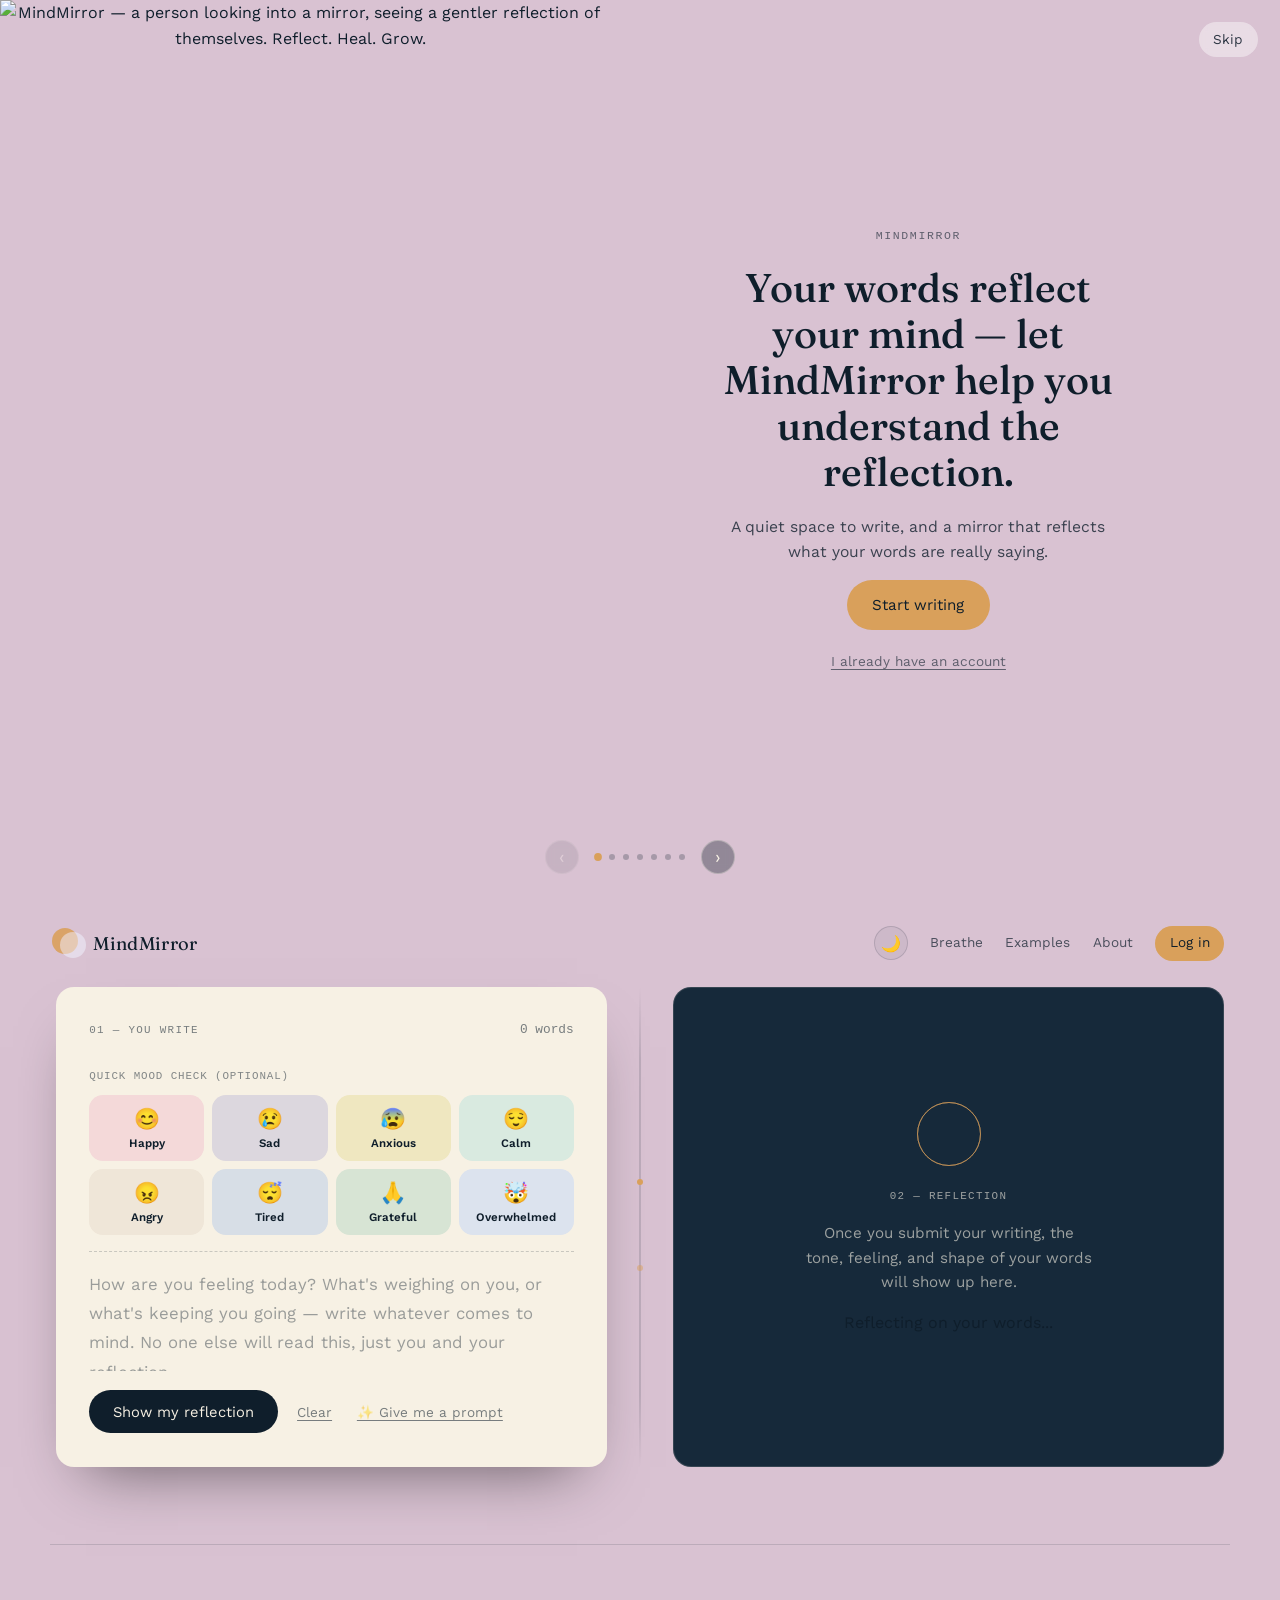
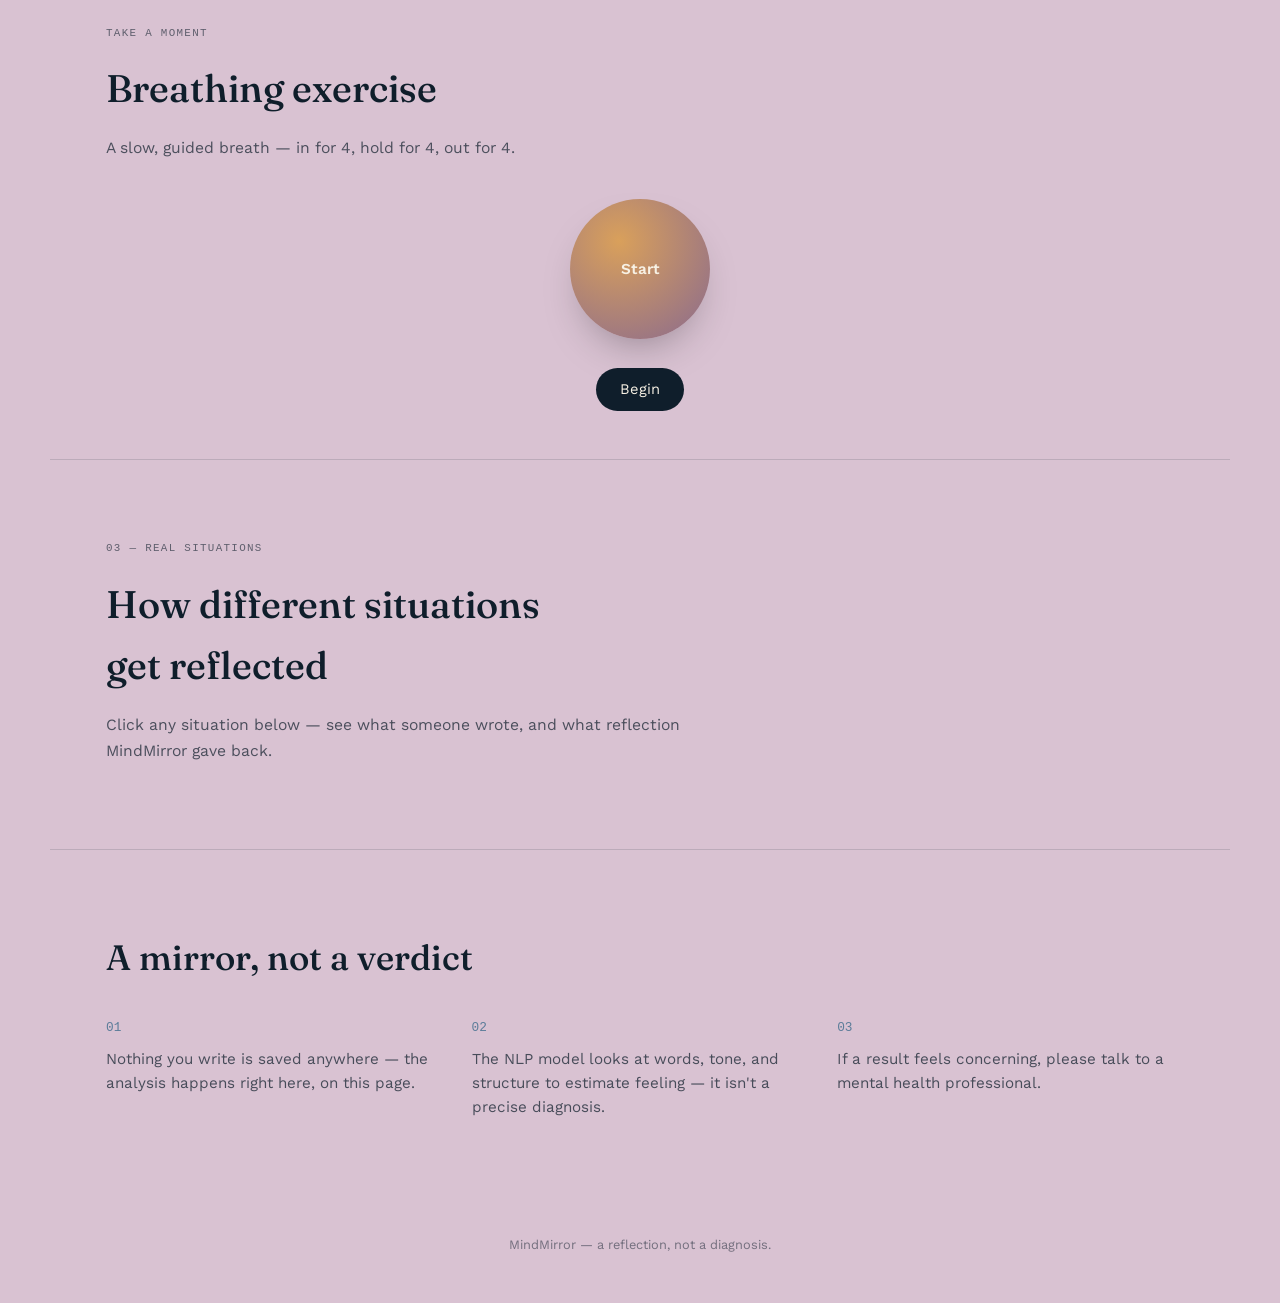
==== commit 9da269c6: "Add files via upload" ====
--- a/index.html
+++ b/index.html
@@ -1,307 +1,310 @@
-<!DOCTYPE html>
-<html lang="en">
-<head>
-<meta charset="UTF-8">
-<meta name="viewport" content="width=device-width, initial-scale=1.0">
-<title>MindMirror — See your words reflected</title>
-<link rel="preconnect" href="https://fonts.googleapis.com">
-<link rel="preconnect" href="https://fonts.gstatic.com" crossorigin>
-<link href="https://fonts.googleapis.com/css2?family=Fraunces:opsz,wght@9..144,300;9..144,500;9..144,600&family=Work+Sans:wght@400;500;600&family=Space+Mono:wght@400;700&display=swap" rel="stylesheet">
-<link rel="stylesheet" href="style.css">
-</head>
-<body>
-
-<section class="onboarding" id="onboarding">
-  <a href="#app" class="onboarding__skip">Skip</a>
-
-  <div class="onboarding__track" id="onboardingTrack">
-
-    <article class="slide slide--cover">
-      <div class="cover-media">
-        <img src="assets/mindmirror-cover.png" alt="MindMirror — a person looking into a mirror, seeing a gentler reflection of themselves. Reflect. Heal. Grow.">
-      </div>
-      <div class="slide__content">
-        <p class="slide__eyebrow">MindMirror</p>
-        <h1 class="slide__title">Your words reflect your mind — let MindMirror help you understand the reflection.</h1>
-        <p class="slide__sub">A quiet space to write, and a mirror that reflects what your words are really saying.</p>
-        <a href="#intentSlide" class="slide__cta">Start writing</a>
-        <a href="login.html" class="slide__account-link">I already have an account</a>
-      </div>
-    </article>
-
-    <article class="slide slide--intent" id="intentSlide">
-      <div class="slide__content slide__content--wide">
-        <p class="slide__eyebrow">MindMirror</p>
-        <h2 class="slide__title">What brings you here?</h2>
-
-        <div class="intent-options" id="intentOptions">
-          <button type="button" class="intent-option">I need someone to talk to</button>
-          <button type="button" class="intent-option">I want to calm my mind</button>
-          <button type="button" class="intent-option">I want to understand myself better</button>
-          <button type="button" class="intent-option">I need help building a journaling habit</button>
-          <button type="button" class="intent-option">I'm not sure yet</button>
-        </div>
-
-        <a href="#app" class="slide__cta intent-continue">Continue</a>
-      </div>
-    </article>
-
-    <article class="slide slide--ink">
-      <div class="slide__content">
-        <p class="slide__eyebrow">01 — Write</p>
-        <h2 class="slide__title">Write it out, unfiltered.</h2>
-        <p class="slide__sub">No structure, no rules — just you and the page.</p>
-      </div>
-      <div class="phone-mock phone-mock--paper">
-        <div class="phone-mock__notch"></div>
-        <p class="phone-mock__label">You write</p>
-        <p class="phone-mock__placeholder">Today felt heavier than usual. I keep thinking about...</p>
-        <span class="phone-mock__btn">Analyze reflection</span>
-      </div>
-    </article>
-
-    <article class="slide slide--plum">
-      <div class="slide__content">
-        <p class="slide__eyebrow">02 — Reflection</p>
-        <h2 class="slide__title">See the feeling behind the words.</h2>
-        <p class="slide__sub">MindMirror breaks your writing into named emotions — joy, sadness, anxiety, anger, calm.</p>
-      </div>
-      <div class="phone-mock phone-mock--ink">
-        <div class="phone-mock__notch"></div>
-        <div class="phone-mock__bars">
-          <div class="phone-mock__bar" style="--w:72%; --c: var(--plum)"><span>Anxiety</span></div>
-          <div class="phone-mock__bar" style="--w:48%; --c: var(--slate)"><span>Sadness</span></div>
-          <div class="phone-mock__bar" style="--w:30%; --c: var(--amber)"><span>Joy</span></div>
-        </div>
-      </div>
-    </article>
-
-    <article class="slide slide--amber">
-      <div class="slide__content">
-        <p class="slide__eyebrow">03 — Examples</p>
-        <h2 class="slide__title">Learn from real situations.</h2>
-        <p class="slide__sub">Explore example reflections drawn from everyday moments — exam stress, distant relationships, quiet loneliness.</p>
-      </div>
-      <div class="phone-mock phone-mock--ink">
-        <div class="phone-mock__notch"></div>
-        <div class="phone-mock__chat">
-          <div class="phone-mock__bubble phone-mock__bubble--user">Can't sleep, exam's tomorrow.</div>
-          <div class="phone-mock__bubble phone-mock__bubble--reflect">A calm breath first — then whatever you know is enough.</div>
-        </div>
-      </div>
-    </article>
-
-    <article class="slide slide--slate">
-      <div class="slide__content">
-        <p class="slide__eyebrow">Privacy</p>
-        <h2 class="slide__title">Nothing is stored. Nothing is judged.</h2>
-        <p class="slide__sub">Your writing lives only on this page, for this moment.</p>
-      </div>
-      <div class="phone-mock phone-mock--paper">
-        <div class="phone-mock__notch"></div>
-        <div class="phone-mock__lock">🔒</div>
-        <p class="phone-mock__label">Your words stay yours</p>
-      </div>
-    </article>
-
-    <article class="slide slide--ink slide--cta">
-      <div class="slide__content">
-        <p class="slide__eyebrow">MindMirror</p>
-        <h2 class="slide__title">Ready to see your reflection?</h2>
-        <p class="slide__sub">Write a few honest lines. MindMirror will do the rest.</p>
-        <a href="#app" class="slide__cta">Start writing</a>
-      </div>
-    </article>
-
-  </div>
-
-  <div class="onboarding__controls">
-    <button class="onboarding__arrow onboarding__arrow--prev" id="prevSlide" aria-label="Previous slide">‹</button>
-    <div class="onboarding__dots" id="onboardingDots"></div>
-    <button class="onboarding__arrow onboarding__arrow--next" id="nextSlide" aria-label="Next slide">›</button>
-  </div>
-</section>
-
-<header class="nav">
-  <div class="nav__mark" aria-hidden="true">
-    <span class="mark mark--a"></span><span class="mark mark--b"></span>
-  </div>
-  <span class="nav__word">MindMirror</span>
-  <div class="nav__links" id="navLinks">
-    <button type="button" class="theme-toggle" id="themeToggle" aria-label="Toggle dark mode">🌙</button>
-    <a class="nav__link" href="#breathing">Breathe</a>
-    <a class="nav__link" href="#cases">Examples</a>
-    <a class="nav__link nav__link--secondary" href="#about">About</a>
-    <span class="nav__greeting" id="navGreeting" hidden></span>
-    <a class="nav__link nav__link--cta" href="login.html" id="navAuthLink">Log in</a>
-  </div>
-</header>
-
-<main>
-
-  <section class="app" id="app">
-    <div class="mirror-frame">
-
-      <div class="panel panel--paper">
-        <div class="panel__head">
-          <span class="panel__label">01 — You write</span>
-          <span class="panel__count"><span id="wordCount">0</span> words</span>
-        </div>
-
-        <span class="streak-badge" id="streakBadge" hidden>🔥 <span id="streakCount">0</span>-day streak</span>
-
-        <p class="mood-picker__label">Quick mood check (optional)</p>
-        <div class="mood-picker" id="moodPicker">
-          <button type="button" class="mood-option" style="background:#F4D9D9" data-mood="Happy">
-            <span class="mood-option__icon">😊</span><span class="mood-option__label">Happy</span>
-          </button>
-          <button type="button" class="mood-option" style="background:#DCD7DE" data-mood="Sad">
-            <span class="mood-option__icon">😢</span><span class="mood-option__label">Sad</span>
-          </button>
-          <button type="button" class="mood-option" style="background:#EFE7C0" data-mood="Anxious">
-            <span class="mood-option__icon">😰</span><span class="mood-option__label">Anxious</span>
-          </button>
-          <button type="button" class="mood-option" style="background:#D9EAE0" data-mood="Calm">
-            <span class="mood-option__icon">😌</span><span class="mood-option__label">Calm</span>
-          </button>
-          <button type="button" class="mood-option" style="background:#EFE6D8" data-mood="Angry">
-            <span class="mood-option__icon">😠</span><span class="mood-option__label">Angry</span>
-          </button>
-          <button type="button" class="mood-option" style="background:#D7DEE6" data-mood="Tired">
-            <span class="mood-option__icon">😴</span><span class="mood-option__label">Tired</span>
-          </button>
-          <button type="button" class="mood-option" style="background:#D7E4D4" data-mood="Grateful">
-            <span class="mood-option__icon">🙏</span><span class="mood-option__label">Grateful</span>
-          </button>
-          <button type="button" class="mood-option" style="background:#DCE3EE" data-mood="Overwhelmed">
-            <span class="mood-option__icon">🤯</span><span class="mood-option__label">Overwhelmed</span>
-          </button>
-        </div>
-
-        <textarea
-          id="journalInput"
-          class="journal"
-          placeholder="How are you feeling today? What's weighing on you, or what's keeping you going — write whatever comes to mind. No one else will read this, just you and your reflection."
-          spellcheck="false"
-        ></textarea>
-        <div class="panel__foot">
-          <button id="analyzeBtn" class="btn-analyze" type="button">
-            <span class="btn-analyze__text">Show my reflection</span>
-            <span class="btn-analyze__ripple" aria-hidden="true"></span>
-          </button>
-          <button id="clearBtn" class="btn-clear" type="button">Clear</button>
-          <button id="promptBtn" class="btn-clear" type="button">✨ Give me a prompt</button>
-        </div>
-      </div>
-
-      <div class="seam" aria-hidden="true"></div>
-
-      <div class="panel panel--reflection" id="reflection">
-
-        <div class="reflection__empty" id="emptyState">
-          <div class="ripple-mark" aria-hidden="true">
-            <span></span><span></span><span></span>
-          </div>
-          <p class="panel__label">02 — Reflection</p>
-          <p class="reflection__empty-text">Once you submit your writing, the tone, feeling, and shape of your words will show up here.</p>
-        </div>
-
-        <div class="reflection__result" id="resultState" hidden>
-          <p class="panel__label">02 — Reflection</p>
-
-          <div class="mood-headline">
-            <span class="mood-headline__label">Overall tone</span>
-            <span class="mood-headline__word" id="moodWord">—</span>
-            <span class="mood-headline__note" id="moodNote"></span>
-          </div>
-
-          <ul class="emotion-bars" id="emotionBars">
-            <!-- filled by script.js -->
-          </ul>
-
-          <p class="reflection__message" id="reflectionMessage"></p>
-
-          <p class="reflection__disclaimer">
-            This is an early, automated estimate — not a clinical assessment. If a low mood sticks around, it's worth telling someone you trust, or a mental health professional.
-          </p>
-        </div>
-
-      </div>
-
-    </div>
-  </section>
-
-  <section class="history" id="historySection" hidden>
-    <div class="history__head">
-      <p class="panel__label panel__label--light">Saved for you</p>
-      <h2 class="history__title">Your journal history</h2>
-    </div>
-    <ul class="history__list" id="historyList">
-      <li class="history__empty" id="historyEmpty">Nothing saved yet. Analyze an entry above to add it here.</li>
-    </ul>
-
-    <div class="mood-chart" id="moodChartWrap">
-      <p class="mood-chart__label">Mood trend — last 7 days</p>
-      <svg class="mood-chart__svg" id="moodChartSvg" viewBox="0 0 700 180" preserveAspectRatio="none" aria-hidden="true"></svg>
-      <div class="mood-chart__axis" id="moodChartAxis"></div>
-    </div>
-
-    <div class="word-cloud" id="wordCloudWrap">
-      <p class="word-cloud__label">Words that show up most in your writing</p>
-      <div class="word-cloud__words" id="wordCloudWords"></div>
-    </div>
-  </section>
-
-  <section class="breathing" id="breathing">
-    <div class="cases__head">
-      <p class="panel__label panel__label--light">Take a moment</p>
-      <h2 class="cases__title">Breathing exercise</h2>
-      <p class="cases__sub">A slow, guided breath — in for 4, hold for 4, out for 4.</p>
-    </div>
-    <div class="breathing__box">
-      <div class="breathing__circle" id="breathingCircle">
-        <span id="breathingText">Start</span>
-      </div>
-      <button type="button" class="btn-analyze" id="breathingToggle">Begin</button>
-    </div>
-  </section>
-
-  <section class="cases" id="cases">
-    <div class="cases__head">
-      <p class="panel__label panel__label--light">03 — Real situations</p>
-      <h2 class="cases__title">How different situations<br>get reflected</h2>
-      <p class="cases__sub">Click any situation below — see what someone wrote, and what reflection MindMirror gave back.</p>
-    </div>
-    <div class="cases__list" id="casesList">
-      <!-- generated from cases-data.js by script.js -->
-    </div>
-  </section>
-
-  <section class="about" id="about">
-    <h2 class="about__title">A mirror, not a verdict</h2>
-    <div class="about__grid">
-      <div class="about__item">
-        <span class="about__num">01</span>
-        <p>Nothing you write is saved anywhere — the analysis happens right here, on this page.</p>
-      </div>
-      <div class="about__item">
-        <span class="about__num">02</span>
-        <p>The NLP model looks at words, tone, and structure to estimate feeling — it isn't a precise diagnosis.</p>
-      </div>
-      <div class="about__item">
-        <span class="about__num">03</span>
-        <p>If a result feels concerning, please talk to a mental health professional.</p>
-      </div>
-    </div>
-  </section>
-
-</main>
-
-<footer class="footer">
-  <span>MindMirror — a reflection, not a diagnosis.</span>
-</footer>
-
-<script src="cases-data.js"></script>
-<script src="script.js"></script>
-</body>
+<!DOCTYPE html>
+<html lang="en">
+<head>
+<meta charset="UTF-8">
+<meta name="viewport" content="width=device-width, initial-scale=1.0">
+<title>MindMirror — See your words reflected</title>
+<link rel="preconnect" href="https://fonts.googleapis.com">
+<link rel="preconnect" href="https://fonts.gstatic.com" crossorigin>
+<link href="https://fonts.googleapis.com/css2?family=Fraunces:opsz,wght@9..144,300;9..144,500;9..144,600&family=Work+Sans:wght@400;500;600&family=Space+Mono:wght@400;700&display=swap" rel="stylesheet">
+<link rel="stylesheet" href="style.css?v=3">
+</head>
+<body>
+
+<section class="onboarding" id="onboarding">
+  <a href="#app" class="onboarding__skip">Skip</a>
+
+  <div class="onboarding__track" id="onboardingTrack">
+
+    <article class="slide slide--cover">
+      <div class="cover-media">
+        <img src="assets/mindmirror-cover.png" alt="MindMirror — a person looking into a mirror, seeing a gentler reflection of themselves. Reflect. Heal. Grow.">
+      </div>
+      <div class="slide__content">
+        <p class="slide__eyebrow">MindMirror</p>
+        <h1 class="slide__title">Your words reflect your mind — let MindMirror help you understand the reflection.</h1>
+        <p class="slide__sub">A quiet space to write, and a mirror that reflects what your words are really saying.</p>
+        <a href="#intentSlide" class="slide__cta">Start writing</a>
+        <a href="login.html" class="slide__account-link">I already have an account</a>
+      </div>
+    </article>
+
+    <article class="slide slide--intent" id="intentSlide">
+      <div class="slide__content slide__content--wide">
+        <p class="slide__eyebrow">MindMirror</p>
+        <h2 class="slide__title">What brings you here?</h2>
+
+        <div class="intent-options" id="intentOptions">
+          <button type="button" class="intent-option">I need someone to talk to</button>
+          <button type="button" class="intent-option">I want to calm my mind</button>
+          <button type="button" class="intent-option">I want to understand myself better</button>
+          <button type="button" class="intent-option">I need help building a journaling habit</button>
+          <button type="button" class="intent-option">I'm not sure yet</button>
+        </div>
+
+        <a href="#app" class="slide__cta intent-continue">Continue</a>
+      </div>
+    </article>
+
+    <article class="slide slide--ink">
+      <div class="slide__content">
+        <p class="slide__eyebrow">01 — Write</p>
+        <h2 class="slide__title">Write it out, unfiltered.</h2>
+        <p class="slide__sub">No structure, no rules — just you and the page.</p>
+      </div>
+      <div class="phone-mock phone-mock--paper">
+        <div class="phone-mock__notch"></div>
+        <p class="phone-mock__label">You write</p>
+        <p class="phone-mock__placeholder">Today felt heavier than usual. I keep thinking about...</p>
+        <span class="phone-mock__btn">Analyze reflection</span>
+      </div>
+    </article>
+
+    <article class="slide slide--plum">
+      <div class="slide__content">
+        <p class="slide__eyebrow">02 — Reflection</p>
+        <h2 class="slide__title">See the feeling behind the words.</h2>
+        <p class="slide__sub">MindMirror breaks your writing into named emotions — joy, sadness, anxiety, anger, calm.</p>
+      </div>
+      <div class="phone-mock phone-mock--ink">
+        <div class="phone-mock__notch"></div>
+        <div class="phone-mock__bars">
+          <div class="phone-mock__bar" style="--w:72%; --c: var(--plum)"><span>Anxiety</span></div>
+          <div class="phone-mock__bar" style="--w:48%; --c: var(--slate)"><span>Sadness</span></div>
+          <div class="phone-mock__bar" style="--w:30%; --c: var(--amber)"><span>Joy</span></div>
+        </div>
+      </div>
+    </article>
+
+    <article class="slide slide--amber">
+      <div class="slide__content">
+        <p class="slide__eyebrow">03 — Examples</p>
+        <h2 class="slide__title">Learn from real situations.</h2>
+        <p class="slide__sub">Explore example reflections drawn from everyday moments — exam stress, distant relationships, quiet loneliness.</p>
+      </div>
+      <div class="phone-mock phone-mock--ink">
+        <div class="phone-mock__notch"></div>
+        <div class="phone-mock__chat">
+          <div class="phone-mock__bubble phone-mock__bubble--user">Can't sleep, exam's tomorrow.</div>
+          <div class="phone-mock__bubble phone-mock__bubble--reflect">A calm breath first — then whatever you know is enough.</div>
+        </div>
+      </div>
+    </article>
+
+    <article class="slide slide--slate">
+      <div class="slide__content">
+        <p class="slide__eyebrow">Privacy</p>
+        <h2 class="slide__title">Nothing is stored. Nothing is judged.</h2>
+        <p class="slide__sub">Your writing lives only on this page, for this moment.</p>
+      </div>
+      <div class="phone-mock phone-mock--paper">
+        <div class="phone-mock__notch"></div>
+        <div class="phone-mock__lock">🔒</div>
+        <p class="phone-mock__label">Your words stay yours</p>
+      </div>
+    </article>
+
+    <article class="slide slide--ink slide--cta">
+      <div class="slide__content">
+        <p class="slide__eyebrow">MindMirror</p>
+        <h2 class="slide__title">Ready to see your reflection?</h2>
+        <p class="slide__sub">Write a few honest lines. MindMirror will do the rest.</p>
+        <a href="#app" class="slide__cta">Start writing</a>
+      </div>
+    </article>
+
+  </div>
+
+  <div class="onboarding__controls">
+    <button class="onboarding__arrow onboarding__arrow--prev" id="prevSlide" aria-label="Previous slide">‹</button>
+    <div class="onboarding__dots" id="onboardingDots"></div>
+    <button class="onboarding__arrow onboarding__arrow--next" id="nextSlide" aria-label="Next slide">›</button>
+  </div>
+</section>
+
+<header class="nav">
+  <div class="nav__mark" aria-hidden="true">
+    <span class="mark mark--a"></span><span class="mark mark--b"></span>
+  </div>
+  <span class="nav__word">MindMirror</span>
+  <div class="nav__links" id="navLinks">
+    <button type="button" class="theme-toggle" id="themeToggle" aria-label="Toggle dark mode">🌙</button>
+    <a class="nav__link" href="#breathing">Breathe</a>
+    <a class="nav__link" href="#cases">Examples</a>
+    <a class="nav__link nav__link--secondary" href="#about">About</a>
+    <a class="nav__link" href="profile.html" id="navProfileLink" hidden>Profile</a>
+    <span class="nav__greeting" id="navGreeting" hidden></span>
+    <a class="nav__link nav__link--cta" href="login.html" id="navAuthLink">Log in</a>
+  </div>
+</header>
+
+<main>
+
+  <section class="app" id="app">
+    <div class="mirror-frame">
+
+      <div class="panel panel--paper">
+        <div class="panel__head">
+          <span class="panel__label">01 — You write</span>
+          <span class="panel__count"><span id="wordCount">0</span> words</span>
+        </div>
+
+        <span class="streak-badge" id="streakBadge" hidden>🔥 <span id="streakCount">0</span>-day streak</span>
+
+        <p class="mood-picker__label">Quick mood check (optional)</p>
+        <div class="mood-picker" id="moodPicker">
+          <button type="button" class="mood-option" style="background:#F4D9D9" data-mood="Happy">
+            <span class="mood-option__icon">😊</span><span class="mood-option__label">Happy</span>
+          </button>
+          <button type="button" class="mood-option" style="background:#DCD7DE" data-mood="Sad">
+            <span class="mood-option__icon">😢</span><span class="mood-option__label">Sad</span>
+          </button>
+          <button type="button" class="mood-option" style="background:#EFE7C0" data-mood="Anxious">
+            <span class="mood-option__icon">😰</span><span class="mood-option__label">Anxious</span>
+          </button>
+          <button type="button" class="mood-option" style="background:#D9EAE0" data-mood="Calm">
+            <span class="mood-option__icon">😌</span><span class="mood-option__label">Calm</span>
+          </button>
+          <button type="button" class="mood-option" style="background:#EFE6D8" data-mood="Angry">
+            <span class="mood-option__icon">😠</span><span class="mood-option__label">Angry</span>
+          </button>
+          <button type="button" class="mood-option" style="background:#D7DEE6" data-mood="Tired">
+            <span class="mood-option__icon">😴</span><span class="mood-option__label">Tired</span>
+          </button>
+          <button type="button" class="mood-option" style="background:#D7E4D4" data-mood="Grateful">
+            <span class="mood-option__icon">🙏</span><span class="mood-option__label">Grateful</span>
+          </button>
+          <button type="button" class="mood-option" style="background:#DCE3EE" data-mood="Overwhelmed">
+            <span class="mood-option__icon">🤯</span><span class="mood-option__label">Overwhelmed</span>
+          </button>
+        </div>
+
+        <textarea
+          id="journalInput"
+          class="journal"
+          placeholder="How are you feeling today? What's weighing on you, or what's keeping you going — write whatever comes to mind. No one else will read this, just you and your reflection."
+          spellcheck="false"
+        ></textarea>
+        <div class="panel__foot">
+          <button id="analyzeBtn" class="btn-analyze" type="button">
+            <span class="btn-analyze__text">Show my reflection</span>
+            <span class="btn-analyze__spinner" aria-hidden="true"></span>
+            <span class="btn-analyze__ripple" aria-hidden="true"></span>
+          </button>
+          <button id="clearBtn" class="btn-clear" type="button">Clear</button>
+          <button id="promptBtn" class="btn-clear" type="button">✨ Give me a prompt</button>
+        </div>
+      </div>
+
+      <div class="seam" aria-hidden="true"></div>
+
+      <div class="panel panel--reflection" id="reflection">
+
+        <div class="reflection__empty" id="emptyState">
+          <div class="ripple-mark" aria-hidden="true">
+            <span></span><span></span><span></span>
+          </div>
+          <p class="panel__label">02 — Reflection</p>
+          <p class="reflection__empty-text">Once you submit your writing, the tone, feeling, and shape of your words will show up here.</p>
+          <p class="reflection__loading-text">Reflecting on your words...</p>
+        </div>
+
+        <div class="reflection__result" id="resultState" hidden>
+          <p class="panel__label">02 — Reflection</p>
+
+          <div class="mood-headline">
+            <span class="mood-headline__label">Overall tone</span>
+            <span class="mood-headline__word" id="moodWord">—</span>
+            <span class="mood-headline__note" id="moodNote"></span>
+          </div>
+
+          <ul class="emotion-bars" id="emotionBars">
+            <!-- filled by script.js -->
+          </ul>
+
+          <p class="reflection__message" id="reflectionMessage"></p>
+
+          <p class="reflection__disclaimer">
+            This is an early, automated estimate — not a clinical assessment. If a low mood sticks around, it's worth telling someone you trust, or a mental health professional.
+          </p>
+        </div>
+
+      </div>
+
+    </div>
+  </section>
+
+  <section class="history" id="historySection" hidden>
+    <div class="history__head">
+      <p class="panel__label panel__label--light">Saved for you</p>
+      <h2 class="history__title">Your journal history</h2>
+    </div>
+    <ul class="history__list" id="historyList">
+      <li class="history__empty" id="historyEmpty">Nothing saved yet. Analyze an entry above to add it here.</li>
+    </ul>
+
+    <div class="mood-chart" id="moodChartWrap">
+      <p class="mood-chart__label">Mood trend — last 7 days</p>
+      <svg class="mood-chart__svg" id="moodChartSvg" viewBox="0 0 700 180" preserveAspectRatio="none" aria-hidden="true"></svg>
+      <div class="mood-chart__axis" id="moodChartAxis"></div>
+    </div>
+
+    <div class="word-cloud" id="wordCloudWrap">
+      <p class="word-cloud__label">Words that show up most in your writing</p>
+      <div class="word-cloud__words" id="wordCloudWords"></div>
+    </div>
+  </section>
+
+  <section class="breathing" id="breathing">
+    <div class="cases__head">
+      <p class="panel__label panel__label--light">Take a moment</p>
+      <h2 class="cases__title">Breathing exercise</h2>
+      <p class="cases__sub">A slow, guided breath — in for 4, hold for 4, out for 4.</p>
+    </div>
+    <div class="breathing__box">
+      <div class="breathing__circle" id="breathingCircle">
+        <span id="breathingText">Start</span>
+      </div>
+      <button type="button" class="btn-analyze" id="breathingToggle">Begin</button>
+    </div>
+  </section>
+
+  <section class="cases" id="cases">
+    <div class="cases__head">
+      <p class="panel__label panel__label--light">03 — Real situations</p>
+      <h2 class="cases__title">How different situations<br>get reflected</h2>
+      <p class="cases__sub">Click any situation below — see what someone wrote, and what reflection MindMirror gave back.</p>
+    </div>
+    <div class="cases__list" id="casesList">
+      <!-- generated from cases-data.js by script.js -->
+    </div>
+  </section>
+
+  <section class="about" id="about">
+    <h2 class="about__title">A mirror, not a verdict</h2>
+    <div class="about__grid">
+      <div class="about__item">
+        <span class="about__num">01</span>
+        <p>Nothing you write is saved anywhere — the analysis happens right here, on this page.</p>
+      </div>
+      <div class="about__item">
+        <span class="about__num">02</span>
+        <p>The NLP model looks at words, tone, and structure to estimate feeling — it isn't a precise diagnosis.</p>
+      </div>
+      <div class="about__item">
+        <span class="about__num">03</span>
+        <p>If a result feels concerning, please talk to a mental health professional.</p>
+      </div>
+    </div>
+  </section>
+
+</main>
+
+<footer class="footer">
+  <span>MindMirror — a reflection, not a diagnosis.</span>
+</footer>
+
+<script src="cases-data.js"></script>
+<script src="script.js?v=2"></script>
+</body>
 </html>
--- a/style.css
+++ b/style.css
@@ -13,8 +13,9 @@
   --ink-soft:   #16293A;
   --paper:      #F7F1E4;
   --paper-dim:  #EDE5D2;
+  --ink-rgb:    15,30,43;                     /* same navy as --ink, as r,g,b — flips in dark mode */
   --line:       rgba(247,241,228,0.14);      /* light line — use inside dark cards */
-  --line-deep:  rgba(15,30,43,0.14);          /* dark line — use directly on the lavender page */
+  --line-deep:  rgba(var(--ink-rgb),0.14);    /* dark line — use directly on the page background */
 
   --amber:      #D9A05B;   /* joy / warmth   */
   --slate:      #5B7C99;   /* calm           */
@@ -37,6 +38,18 @@
   --ease: cubic-bezier(.22,.61,.36,1);
 }
 
+/* ---------------- Dark theme ----------------
+   Toggled by setting data-theme="dark" on <html> (see script.js).
+   Only the PAGE background and page-level muted text/lines flip —
+   things like the paper cards, dark "mirror" cards, and onboarding
+   pastel slides keep their own fixed colors on purpose, the same
+   way a real paper page or a mirror doesn't change color when you
+   turn the room lights off. */
+[data-theme="dark"]{
+  --bg: #0F1E2B;
+  --ink-rgb: 247,241,228;
+}
+
 @media (prefers-reduced-motion: reduce){
   *{ animation-duration: 0.001ms !important; transition-duration: 0.001ms !important; }
 }
@@ -46,7 +59,7 @@
 body{
   margin:0;
   background: var(--bg);
-  color: var(--ink);
+  color: rgb(var(--ink-rgb));
   font-family: var(--body);
   line-height: 1.6;
   -webkit-font-smoothing: antialiased;
@@ -109,7 +122,12 @@
 .slide--plum{ background: var(--pastel-reflect); color: var(--ink); }
 .slide--amber{ background: var(--pastel-examples); color: var(--ink); }
 .slide--slate{ background: var(--pastel-privacy); color: var(--ink); }
-.slide--ink.slide--cta{ background: var(--bg); }
+.slide--ink.slide--cta{
+  background: var(--bg);
+  color: rgb(var(--ink-rgb));
+  flex-direction: column !important;
+  text-align: center;
+}
 
 .slide__content{ max-width: 480px; }
 .slide__eyebrow{
@@ -154,7 +172,7 @@
   padding: 0;
   gap: 0;
   background: var(--bg);
-  color: var(--ink);
+  color: rgb(var(--ink-rgb));
   text-align: center;
 }
 .cover-media{
@@ -177,7 +195,7 @@
 .slide__account-link{
   margin-top: .9rem;
   font-size: .85rem;
-  color: var(--ink);
+  color: rgb(var(--ink-rgb));
   opacity: .6;
   text-decoration: underline;
   text-underline-offset: 3px;
@@ -198,7 +216,7 @@
    Kept in the same lavender family as everything else. --- */
 .slide--intent{
   background: var(--bg);
-  color: var(--ink);
+  color: rgb(var(--ink-rgb));
   overflow-y: auto;
   padding-top: clamp(2rem,6vh,3rem);
   padding-bottom: clamp(2rem,6vh,3rem);
@@ -357,7 +375,7 @@
 }
 .nav__link--cta:hover{ border-color: transparent; opacity:.9; }
 .nav__link--logout{
-  color: var(--ink);
+  color: rgb(var(--ink-rgb));
   opacity:.55;
 }
 .nav__link--logout:hover{ opacity:1; border-color: var(--amber); }
@@ -367,6 +385,17 @@
   font-family: var(--mono);
 }
 .nav__link:hover{ opacity:1; border-color: var(--amber); }
+.theme-toggle{
+  width: 34px; height: 34px;
+  border-radius: 50%;
+  border: 1px solid rgba(var(--ink-rgb),.15);
+  background: rgba(var(--ink-rgb),.05);
+  cursor: pointer;
+  font-size: 1rem;
+  display:flex; align-items:center; justify-content:center;
+  transition: transform .2s var(--ease), background .2s var(--ease);
+}
+.theme-toggle:hover{ transform: translateY(-1px); background: rgba(var(--ink-rgb),.1); }
 @media (min-width: 560px){
   .nav__link--secondary{ display: inline; }
 }
@@ -384,7 +413,7 @@
 }
 .history__sub{
   font-size: .9rem;
-  color: rgba(15,30,43,.6);
+  color: rgba(var(--ink-rgb),.6);
   margin: 0;
 }
 .history__list{
@@ -393,7 +422,7 @@
 }
 .history__empty{
   font-size: .9rem;
-  color: rgba(15,30,43,.5);
+  color: rgba(var(--ink-rgb),.5);
   border: 1px dashed var(--line-deep);
   border-radius: 12px;
   padding: 1.2rem;
@@ -423,6 +452,85 @@
   flex-shrink:0; font-family: var(--mono); font-size:.72rem;
   color: rgba(247,241,228,.4);
 }
+.history__item__download{
+  flex-shrink:0;
+  width: 26px; height: 26px;
+  border-radius: 50%;
+  border: none;
+  background: rgba(247,241,228,.08);
+  color: var(--paper);
+  cursor: pointer;
+  font-size: .8rem;
+  display:flex; align-items:center; justify-content:center;
+  transition: background .2s var(--ease);
+}
+.history__item__download:hover{ background: rgba(247,241,228,.18); }
+
+/* ---------------- Mood trend chart ---------------- */
+.mood-chart{ margin-top: 2rem; }
+.mood-chart__label{
+  font-family: var(--mono); font-size: .7rem; letter-spacing:.08em;
+  text-transform: uppercase; opacity:.55; margin: 0 0 .8rem;
+}
+.mood-chart__svg{
+  width: 100%; height: 140px;
+  display:block;
+}
+.mood-chart__axis{
+  display:flex; justify-content:space-between;
+  padding: 0 clamp(20px,5%,40px);
+  margin-top: .3rem;
+  font-size: .72rem;
+  color: rgba(var(--ink-rgb),.5);
+}
+
+/* ---------------- Word cloud ---------------- */
+.word-cloud{ margin-top: 2rem; }
+.word-cloud__label{
+  font-family: var(--mono); font-size: .7rem; letter-spacing:.08em;
+  text-transform: uppercase; opacity:.55; margin: 0 0 .9rem;
+}
+.word-cloud__words{
+  display:flex; flex-wrap:wrap; gap: .5rem .9rem;
+  align-items: baseline;
+}
+.word-cloud__word{
+  font-family: var(--display);
+  color: var(--amber);
+  line-height: 1;
+}
+.word-cloud__word:nth-child(3n+2){ color: var(--plum); }
+.word-cloud__word:nth-child(3n+3){ color: var(--slate); }
+.word-cloud__empty{
+  font-size: .88rem;
+  color: rgba(var(--ink-rgb),.5);
+}
+
+/* ---------------- Breathing exercise ---------------- */
+.breathing{
+  padding: clamp(3rem,7vw,5rem) clamp(1.2rem,5vw,3.5rem) clamp(2rem,5vw,3rem);
+  max-width: 1180px;
+  margin: 0 auto;
+  border-top: 1px solid var(--line-deep);
+}
+.breathing__box{
+  display:flex; flex-direction:column; align-items:center; gap: 1.8rem;
+  margin-top: 1.5rem;
+}
+.breathing__circle{
+  width: 140px; height: 140px;
+  border-radius: 50%;
+  background: radial-gradient(circle at 35% 30%, var(--amber), var(--plum));
+  display:flex; align-items:center; justify-content:center;
+  color: var(--paper);
+  font-weight: 600;
+  font-size: .95rem;
+  transition: transform 4s ease-in-out;
+  box-shadow: 0 20px 45px -20px rgba(0,0,0,.4);
+}
+.breathing__circle.is-inhale,
+.breathing__circle.is-hold{ transform: scale(1.4); }
+.breathing__circle.is-exhale{ transform: scale(1); }
 
 /* ---------------- Hero ---------------- */
 .hero{
@@ -490,6 +598,24 @@
   display:flex; justify-content:space-between; align-items:baseline;
 }
 .panel__count{ font-family: var(--mono); font-size: .8rem; opacity:.55; }
+
+.streak-badge{
+  display:inline-flex; align-items:center; gap:.3rem;
+  font-size: .8rem;
+  font-weight: 600;
+  color: var(--rust);
+  background: rgba(181,101,79,.1);
+  border-radius: 100px;
+  padding: .3rem .7rem;
+  margin: .7rem 0 0;
+  width: fit-content;
+}
+/* FIX: `[hidden]` (a boolean attribute JS toggles) needs to win over
+   the `display:inline-flex` above, or the badge never actually hides
+   when the streak is 0. Author-stylesheet rules beat the browser's
+   built-in `[hidden]{ display:none }` rule at equal specificity, so
+   this override has to be declared explicitly. */
+.streak-badge[hidden]{ display: none; }
 
 /* --- quick mood check: single-select grid of 8 pastel moods,
    optional and separate from the NLP text analysis below --- */
@@ -628,6 +754,12 @@
 }
 
 .reflection__result{ display:flex; flex-direction:column; }
+/* FIX: same issue and same fix as .streak-badge above. Without this,
+   `resultState.hidden = false/true` in script.js had no visible
+   effect — the result block (mood word, emotion bars, message) was
+   always rendered, just visually stacked under the empty-state
+   placeholder, which is why "reflection never seemed to update". */
+.reflection__result[hidden]{ display: none; }
 
 .mood-headline{
   display:flex; flex-direction:column; gap:.15rem;
@@ -689,6 +821,162 @@
   border-top: 1px dashed var(--line);
 }
 
+/* --- suggestions list: concrete next-steps. Each entry can be a
+   plain tip, a book (with cover image), a game (with cover image),
+   or a video (linking out to a YouTube search). --- */
+.reflection__suggestions{
+  margin: 0 0 1.2rem;
+}
+.reflection__suggestions-label{
+  font-family: var(--mono);
+  font-size: .68rem;
+  letter-spacing: .08em;
+  text-transform: uppercase;
+  opacity: .55;
+  margin: 0 0 .6rem;
+}
+.reflection__suggestions-list{
+  list-style: none;
+  margin: 0;
+  padding: 0;
+  display: flex;
+  flex-direction: column;
+  gap: .55rem;
+}
+
+.suggestion-card{
+  border-radius: 10px;
+  background: rgba(247,241,228,.04);
+  overflow: hidden;
+}
+
+/* tip: plain text row, matches the old style */
+.suggestion-card--tip{
+  font-size: .88rem;
+  line-height: 1.55;
+  color: rgba(247,241,228,.82);
+  padding: .6rem .8rem;
+  padding-left: 1.6rem;
+  position: relative;
+}
+.suggestion-card__tip-mark{
+  position: absolute;
+  left: .7rem;
+  top: .6rem;
+  color: var(--amber);
+  font-size: .75rem;
+}
+
+/* book / game: cover image + caption, side by side */
+.suggestion-card--book,
+.suggestion-card--game{
+  display: flex;
+  align-items: center;
+  gap: .8rem;
+  padding: .6rem .8rem;
+}
+.suggestion-card__cover{
+  width: 44px;
+  height: 60px;
+  object-fit: cover;
+  border-radius: 4px;
+  background: rgba(247,241,228,.08);
+  flex-shrink: 0;
+}
+.suggestion-card--game .suggestion-card__cover{
+  width: 84px;
+  height: 39px;
+  border-radius: 6px;
+}
+.suggestion-card--no-image .suggestion-card__cover{ display: none; }
+.suggestion-card__text{
+  display: flex;
+  flex-direction: column;
+  gap: .15rem;
+  min-width: 0;
+}
+.suggestion-card__kicker{
+  font-family: var(--mono);
+  font-size: .64rem;
+  letter-spacing: .06em;
+  text-transform: uppercase;
+  color: var(--amber);
+  opacity: .85;
+}
+.suggestion-card__title{
+  font-size: .9rem;
+  color: rgba(247,241,228,.92);
+  line-height: 1.35;
+}
+.suggestion-card__meta{
+  font-size: .78rem;
+  color: rgba(247,241,228,.6);
+}
+
+/* video: whole card is a link */
+.suggestion-card--video{ padding: 0; }
+.suggestion-card__video-link{
+  display: flex;
+  align-items: center;
+  gap: .8rem;
+  padding: .6rem .8rem;
+  text-decoration: none;
+  transition: background .2s var(--ease);
+}
+.suggestion-card__video-link:hover{ background: rgba(247,241,228,.06); }
+.suggestion-card__play{
+  flex-shrink: 0;
+  width: 32px;
+  height: 32px;
+  border-radius: 50%;
+  background: var(--rust);
+  color: var(--paper);
+  display: flex;
+  align-items: center;
+  justify-content: center;
+  font-size: .7rem;
+}
+
+/* --- professional-help banner: shown only when the backend flags
+   show_professional_help (moderate/severe negative mood, or the
+   crisis-language / safety response). Warmer/rust-toned so it reads
+   as "important" without feeling alarming. --- */
+.reflection__professional-help{
+  font-size: .9rem;
+  line-height: 1.6;
+  color: rgba(247,241,228,.92);
+  background: rgba(181,101,79,.14);
+  border: 1px solid rgba(181,101,79,.4);
+  border-radius: 10px;
+  padding: .9rem 1.1rem;
+  margin: 0 0 1.2rem;
+}
+.reflection__professional-help p{ margin: 0 0 .8rem; }
+.reflection__professional-help p:last-child{ margin-bottom: 0; }
+
+/* --- tappable call buttons: tel: links, e.g. "Call 999",
+   "Call Kaan Pete Roi". Dial directly on mobile. --- */
+.call-action-row{
+  display: flex;
+  flex-wrap: wrap;
+  gap: .6rem;
+}
+.call-action-btn{
+  display: inline-flex;
+  align-items: center;
+  gap: .45rem;
+  text-decoration: none;
+  font-size: .85rem;
+  font-weight: 600;
+  color: var(--paper);
+  background: var(--rust);
+  padding: .55rem 1rem;
+  border-radius: 100px;
+  transition: transform .2s var(--ease), background .2s var(--ease);
+}
+.call-action-btn:hover{ transform: translateY(-1px); background: #a5563f; }
+.call-action-btn__icon{ font-size: .85rem; }
+
 /* ---------------- Case studies ---------------- */
 .cases{
   padding: clamp(3rem,7vw,5rem) clamp(1.2rem,5vw,3.5rem) clamp(2rem,5vw,3rem);
@@ -702,7 +990,7 @@
   margin: .6rem 0 1rem;
 }
 .cases__sub{
-  color: rgba(15,30,43,.7);
+  color: rgba(var(--ink-rgb),.7);
   font-size: .98rem;
   margin: 0;
 }
@@ -831,21 +1119,21 @@
   display:block; font-family: var(--mono); color: var(--slate);
   font-size:.8rem; margin-bottom:.5rem;
 }
-.about__item p{ margin:0; color: rgba(15,30,43,.72); font-size:.95rem; }
+.about__item p{ margin:0; color: rgba(var(--ink-rgb),.72); font-size:.95rem; }
 
 /* ---------------- Footer ---------------- */
 .footer{
   text-align:center;
   padding: 2.2rem 1rem 3rem;
   font-size: .8rem;
-  color: rgba(15,30,43,.5);
+  color: rgba(var(--ink-rgb),.5);
 }
 
 /* ---------------- Auth pages (login / register) ---------------- */
 .auth-body{ min-height: 100dvh; display:flex; flex-direction:column; }
 .nav__brand{
   display:flex; align-items:center; gap:.7rem;
-  text-decoration:none; color: var(--ink);
+  text-decoration:none; color: rgb(var(--ink-rgb));
 }
 .auth{
   flex:1;
@@ -1074,4 +1362,4 @@
   .seam::after{ top:auto; left:58%; }
   .panel{ min-height: unset; }
   .journal{ min-height: 220px; }
-}+}
